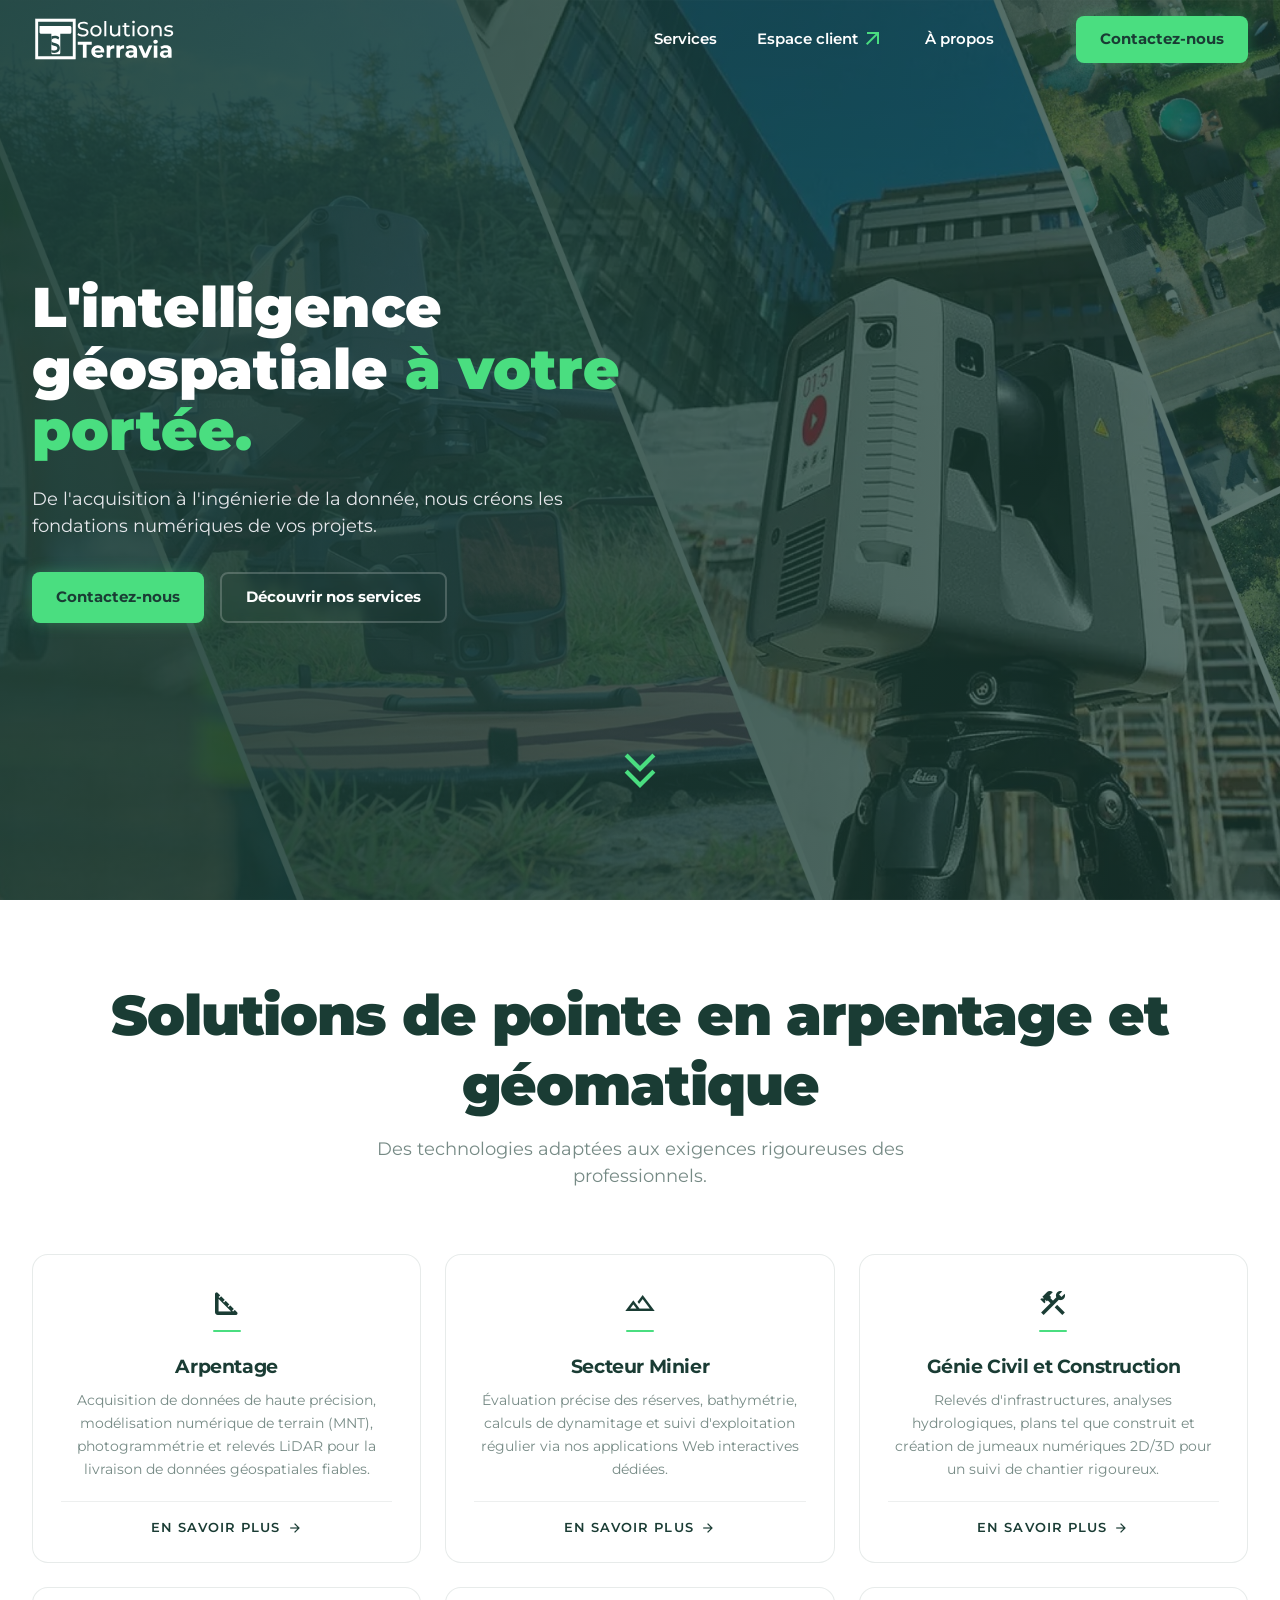
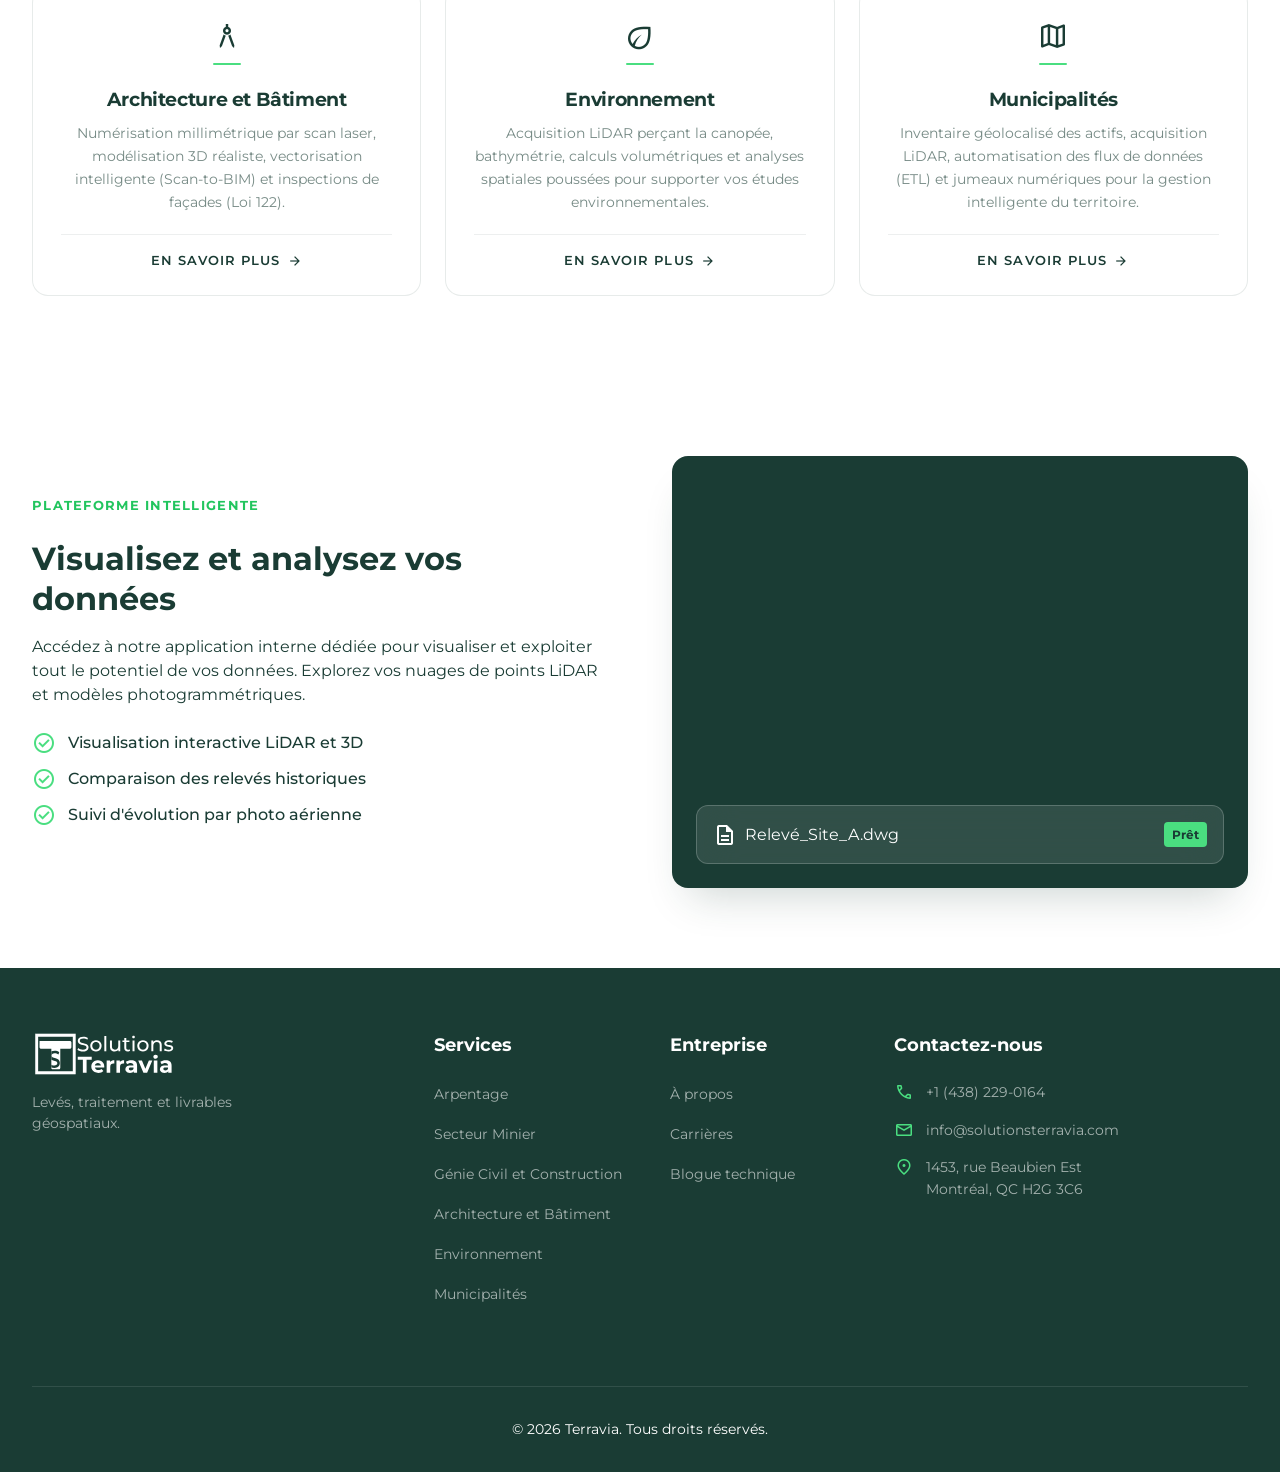
==== index.html @ 57938be8 "feat(accueil): donner une entrée au hero Le hero était le seul bloc de la page à arriver sans mise e" ====
<!--
    index.html — Page d'accueil (landing page) de Solutions Terravia.
    Structure : en-tête fixe, hero plein écran, section services,
    pied de page avec coordonnées.
    Aucun JS inline — toute l'interactivité est centralisée dans script.js.
-->
<!DOCTYPE html>
<html lang="fr" class="is-loading">

<head>
    <meta charset="utf-8" />
    <!--
        Viewport sans mise à l'échelle automatique : indispensable pour que
        les media queries CSS correspondent aux dimensions réelles de l'écran.
    -->
    <meta content="width=device-width, initial-scale=1.0" name="viewport" />
    <title>Solutions Terravia Géomatique &amp; Arpentage, partout au Québec</title>
    <meta name="description" content="Solutions Terravia offre des levés LiDAR, photogrammétrie et arpentage pour vos projets d'infrastructure, de génie civil et d'aménagement au Québec." />

    <!--
        Icônes du site (monogramme T+S). L'ordre des deux `rel="icon"` est volontaire :
        le .ico porte un `sizes` explicite, le SVG n'en porte pas — les navigateurs qui
        savent lire le SVG le préfèrent donc, les autres retombent sur le .ico.

        assets/favicon.svg fait basculer la marque forest → blanc via prefers-color-scheme.
        Safari ignore les media queries embarquées dans un favicon SVG (WebKit 199134) et
        rendra toujours la variante forest, y compris en mode sombre.

        favicon.ico et apple-touch-icon.png sont à la racine et non dans assets/ : ce sont
        des chemins que navigateurs, crawlers et iOS sondent d'eux-mêmes, même sans <link>.

        #1A3C34 est écrit en dur ici et dans favicon.svg : ni <link> ni <meta> ne peuvent
        lire une variable CSS. C'est la seule sortie assumée de la règle d'or de tokens.css
        — si --forest-900 change, répercuter aux deux endroits.
    -->
    <link rel="icon" href="favicon.ico" sizes="32x32" />
    <link rel="icon" href="assets/favicon.svg" type="image/svg+xml" />
    <link rel="apple-touch-icon" href="apple-touch-icon.png" />
    <meta name="theme-color" content="#1A3C34" />

    <!--
        Les feuilles de style Google (polices + icônes Material Symbols) sont chargées
        avant nos propres CSS afin que la cascade CSS locale puisse les surcharger sans
        recourir à `!important`. En particulier, `font-size` sur `.material-symbols-outlined`
        doit être défini après la feuille Google pour prendre effet correctement.
    -->
    <link href="https://fonts.googleapis.com/css2?family=Material+Symbols+Outlined:wght,FILL@100..700,0..1&display=swap"
        rel="stylesheet" />
    <link
        href="https://fonts.googleapis.com/css2?family=Montserrat:wght@400;500;600;700;800&family=Orbitron:wght@400..900&display=swap"
        rel="stylesheet" />

    <!-- tokens.css : source unique de vérité du design system — couleurs, typographie, espacements, ombres -->
    <link rel="stylesheet" href="tokens.css">
    <!-- style.css : styles globaux du site, consomme exclusivement les tokens définis ci-dessus -->
    <link rel="stylesheet" href="style.css">

    <!--
        La photo du hero est déclarée en `background-image` sur `.hero-background` (plus bas
        dans ce fichier) : le navigateur ne la découvre donc qu'après application du CSS. Ce
        preload la met en file d'attente dès le parsing du <head>, sans quoi le hero se peint
        quelques centaines de ms avec le seul dégradé de l'overlay.

        Placé APRÈS les deux feuilles de style, et sans `fetchpriority="high"` : ces CSS
        bloquent le rendu ET le DOMContentLoaded qui lève l'anti-FOUC, alors que l'image ne
        bloque rien. La faire passer devant elles rallongerait l'écran blanc au lieu de
        l'écourter — d'autant que le fichier pèse ~900 Ko.

        ⚠ L'URL est dupliquée avec le style inline de `.hero-background` plus bas : les deux
        doivent être modifiées ensemble, sinon le preload télécharge un fichier inutilisé
        (avertissement console « preloaded but not used ») et la photo est découverte tard.
    -->
    <link rel="preload" as="image" href="assets/hero-background.jpg">

    <!--
        Anti-FOUC — plus aucun JS inline. `is-loading` est écrite en dur sur <html>
        ci-dessus, et retirée par script.js sur DOMContentLoaded pour déclencher le
        fondu d'entrée. La règle `html.is-loading body` vit dans style.css.

        Les deux cas dégradés sont couverts sans script :
          — JavaScript désactivé : le <noscript> ci-dessous rétablit la visibilité,
            la page s'affiche immédiatement (sans fondu).
          — script.js absent ou en erreur (404, extension, syntaxe) : le filet de
            sécurité CSS de style.css révèle la page au bout de 2 s.
        Voir `html.is-loading body` et @keyframes fouc-safety-net dans style.css.
    -->
    <noscript><style>
        /* JavaScript entièrement désactivé : script.js ne lèvera jamais le masquage,
           on neutralise donc ici tout ce qui dépend de lui.

           `animation: none` est indispensable et non cosmétique : sans lui, le filet
           de sécurité de style.css se déclenche quand même au bout de 2 s, et son
           animation repart de `opacity: 0`. Une animation CSS l'emportant sur une
           déclaration normale, elle écrase le `opacity: 1` ci-dessous — toute la page
           disparaît puis réapparaît en fondu, deux secondes après le chargement.

           Le header, lui, porte `is-floating` en dur dans le markup (voir plus bas) :
           sans JS il ne quittera jamais cet état, donc fond transparent et logo blanc
           sur tout le contenu clair de la page. On le repeint ici comme son état de
           base — fond blanc opaque, lisible à toute hauteur de défilement.
           Ce bloc suit les <link rel="stylesheet"> : à spécificité égale avec
           style.css, c'est lui qui l'emporte.
           La règle sur l'état caché dérivé reste, pour le cas où `is-floating` serait
           un jour retirée du markup. */
        html.is-loading body { opacity: 1; visibility: visible; animation: none; }
        html.is-loading .animate-on-scroll { opacity: 1; transform: none; animation: none; }
        .site-header:not(.is-floating):not(.show-cta) {
            transform: none;
            background-color: var(--white);
            border-bottom-color: var(--border-subtle);
        }
        .site-header.is-floating {
            background-color: var(--white);
            backdrop-filter: none;
            border-bottom-color: var(--border-subtle);
        }
        .site-header.is-floating .logo-icon { filter: var(--filter-logo-forest); }
        .site-header.is-floating .main-nav a { color: var(--color-forest); }
        .site-header.is-floating .burger-icon span { background-color: var(--color-forest); }
    </style></noscript>
</head>

<!--
    L'anti-FOUC est porté par `is-loading` sur <html> (écrite en dur, retirée par
    script.js sur DOMContentLoaded), et non par une classe posée ici : elle doit être
    active dès le parsing du <head>, avant que <body> n'existe.
    La classe `page-transition` orchestre le fondu de sortie lors des navigations internes.
-->
<body class="page-transition">
    <div class="site-wrapper">

        <!--
            En-tête du site — position fixe avec glassmorphisme activé dynamiquement
            via la classe `.is-scrolled` lorsque le défilement dépasse le seuil défini dans script.js.
            Sur mobile, le menu principal est replié et commandé par le bouton `.menu-toggle`.
        -->
        <!--
            `is-floating` est écrite EN DUR, comme « is-scrolled show-cta » l'est sur les
            quatre autres pages : sans elle, le header matche l'état caché dérivé de
            style.css (:not(.is-floating):not(.show-cta) → translateY(-100%)) au premier
            rendu, et GLISSE depuis le hors-écran quand script.js pose la classe au
            DOMContentLoaded — par-dessus le fondu d'entrée de la page.
            C'est bien l'état correct au chargement : index.html s'ouvre en haut de son
            hero, header transparent posé sur la photo. Si la position de défilement est
            restaurée plus bas, updateFloatingState() la corrige dans le même tick, avant
            la première frame peinte (le corps est encore masqué par `is-loading`).
            Le repli sans JS est dans le <noscript> du <head>.
        -->
        <header class="site-header is-floating">
            <div class="container header-content">
                <!-- Lien de retour en haut de page ; href="#" évite une navigation vers une ancre explicite -->
                <!-- `logo--adaptive` inscrit ce logo au dispositif de bascule mobile
                     (section « HEADER — LOGO ADAPTATIF » de style.css) ; sans elle,
                     le second <img> ci-dessous resterait inerte. -->
                <a href="#" class="logo logo--adaptive">
                    <img src="assets/logo-noir.svg" alt="Solutions Terravia" class="logo-icon logo-icon--full">
                    <!-- Marque compacte, affichée seulement sous 555px quand le bouton
                         « Contactez-nous » occupe la colonne centrale du header (voir la
                         section « HEADER — LOGO ADAPTATIF » de style.css).
                         alt vide + aria-hidden : le nom accessible du lien est déjà porté
                         par le lockup ci-dessus, qui reste dans le DOM en permanence — le
                         fondu ne joue que sur l'opacité. -->
                    <img src="assets/logo-monogramme-noir.svg" alt="" aria-hidden="true" class="logo-icon logo-icon--mark">
                </a>

                <!-- Navigation principale — liens d'ancre vers les sections de la page -->
                <nav class="main-nav">
                    <a href="services.html" class="transition-link">Services</a>
                    <a href="login.html" class="transition-link client-link">
                        Espace client
                        <span class="material-symbols-outlined client-icon">arrow_outward</span>
                    </a>
                    <a href="apropos.html" class="transition-link">À propos</a>
                </nav>

                <div class="header-actions">
                    <a href="contact.html" class="btn btn-primary transition-link" id="header-quote-btn">Contactez-nous</a>
                    <!--
                        Bouton hamburger — visible uniquement sur mobile (géré en CSS).
                        Les attributs `aria-label` et `aria-expanded` sont mis à jour dynamiquement
                        par script.js à l'ouverture et à la fermeture du menu.
                    -->
                    <button class="menu-toggle" aria-label="Ouvrir le menu" aria-expanded="false">
                        <div class="burger-icon">
                            <span></span>
                            <span></span>
                            <span></span>
                        </div>
                    </button>
                </div>
            </div>
        </header>

        <main>
            <!--
                Section hero — première impression visuelle, plein écran.
                L'image de fond est déclarée en style inline pour permettre un remplacement
                par variable CSS ou CMS ultérieurement sans modifier style.css.
                L'overlay (`.hero-overlay`) est un élément séparé pour pouvoir animer
                son opacité indépendamment du fond et du contenu texte.
            -->
            <section class="hero-section">
                <!-- Conteneur dédié au fond photographique : séparation fond / overlay / contenu.
                     ⚠ Cette URL est dupliquée par le <link rel="preload"> du <head> : toute
                     modification du chemin doit être reportée là-haut, sinon le preload
                     télécharge un fichier inutilisé et la photo est découverte trop tard. -->
                <div class="hero-background"
                    style='background-image: url("assets/hero-background.jpg");'>
                </div>
                <div class="hero-overlay"></div>

                <!--
                    Les trois blocs portent `.animate-on-scroll` comme le reste du site :
                    l'IntersectionObserver de script.js émet toujours une première entrée,
                    ils sont donc révélés dès le chargement, sans attendre un défilement.
                    Leur course est raccourcie et leur cascade calée dans style.css § 4 —
                    un bloc déjà à l'écran au chargement ne se révèle pas comme un bloc
                    qu'on va chercher en défilant.
                -->
                <div class="container hero-content">
                    <h1 class="animate-on-scroll">L'intelligence géospatiale <span class="text-highlight">à votre portée.</span></h1>
                    <p class="lead-text animate-on-scroll">
                        De l'acquisition à l'ingénierie de la donnée, nous créons les fondations numériques de vos projets.
                    </p>
                    <div class="hero-buttons animate-on-scroll">
                        <a href="contact.html" class="btn btn-primary transition-link" id="hero-start-btn">Contactez-nous</a>
                        <a href="#services" class="btn btn-outline-white">Découvrir nos services</a>
                    </div>
                </div>

                <!--
                    Indicateur de défilement — double flèche animée, ancrée en bas du hero.
                    C'est un <a> réel et non un ornement : au clic il mène à #services,
                    le défilement doux et la compensation du header fixe étant déjà
                    assurés globalement par `scroll-behavior: smooth` et
                    `section[id] { scroll-margin-top: var(--header-height); }` (style.css).
                -->
                <a href="#services" class="scroll-down-indicator" aria-label="Défiler vers la section services">
                    <span class="material-symbols-outlined">keyboard_double_arrow_down</span>
                </a>
            </section>

            <section class="services-section" id="services">
                <div class="container">

                    <!--
                        En-tête de section — titre + accroche centrés.
                        Réutilise le pattern global `.section-header center` (titre forest
                        taille hero + sous-titre gris), identique à l'intro de contact.html.
                        H2 et non H1 : le H1 de la page reste celui du hero photo.
                        Reveal au scroll via `.animate-on-scroll` (stagger géré en CSS).
                    -->
                    <div class="section-header center">
                        <h2 class="animate-on-scroll">Solutions de pointe en arpentage et géomatique</h2>
                        <p class="subtitle animate-on-scroll">Des technologies adaptées aux exigences rigoureuses des professionnels.</p>
                    </div>

                    <!--
                        Grille des six expertises. Chaque carte porte `.animate-on-scroll` :
                        l'IntersectionObserver de script.js déclenche l'entrée en fondu, le
                        décalage entre cartes étant géré en CSS (`:nth-child` + transition-delay).

                        Le CTA porte `.card-link` et NON `.link-arrow` : script.js intercepte
                        `.link-arrow` pour afficher l'alerte « en construction ». Ici le lien doit
                        réellement naviguer, vers la section correspondante de services.html.
                        `.transition-link` ajoute le fondu de page avant la navigation.
                    -->
                    <div class="services-grid">
                        <!-- Carte 1 : Arpentage -->
                        <div class="service-card animate-on-scroll">
                            <div class="icon-box">
                                <span class="material-symbols-outlined">square_foot</span>
                            </div>
                            <div class="card-content">
                                <h3>Arpentage</h3>
                                <p>Acquisition de données de haute précision, modélisation numérique de terrain (MNT), photogrammétrie et relevés LiDAR pour la livraison de données géospatiales fiables.</p>
                            </div>
                            <a href="services.html#arpentage" class="card-link transition-link">
                                En savoir plus
                                <span class="material-symbols-outlined" aria-hidden="true">arrow_forward</span>
                            </a>
                        </div>

                        <!-- Carte 2 : Secteur Minier -->
                        <div class="service-card animate-on-scroll">
                            <div class="icon-box">
                                <span class="material-symbols-outlined">terrain</span>
                            </div>
                            <div class="card-content">
                                <h3>Secteur Minier</h3>
                                <p>Évaluation précise des réserves, bathymétrie, calculs de dynamitage et suivi d'exploitation régulier via nos applications Web interactives dédiées.</p>
                            </div>
                            <a href="services.html#minier" class="card-link transition-link">
                                En savoir plus
                                <span class="material-symbols-outlined" aria-hidden="true">arrow_forward</span>
                            </a>
                        </div>

                        <!-- Carte 3 : Génie Civil et Construction -->
                        <div class="service-card animate-on-scroll">
                            <div class="icon-box">
                                <span class="material-symbols-outlined">construction</span>
                            </div>
                            <div class="card-content">
                                <h3>Génie Civil et Construction</h3>
                                <p>Relevés d'infrastructures, analyses hydrologiques, plans tel que construit et création de jumeaux numériques 2D/3D pour un suivi de chantier rigoureux.</p>
                            </div>
                            <a href="services.html#civil" class="card-link transition-link">
                                En savoir plus
                                <span class="material-symbols-outlined" aria-hidden="true">arrow_forward</span>
                            </a>
                        </div>

                        <!-- Carte 4 : Architecture et Bâtiment -->
                        <div class="service-card animate-on-scroll">
                            <div class="icon-box">
                                <span class="material-symbols-outlined">architecture</span>
                            </div>
                            <div class="card-content">
                                <h3>Architecture et Bâtiment</h3>
                                <p>Numérisation millimétrique par scan laser, modélisation 3D réaliste, vectorisation intelligente (Scan-to-BIM) et inspections de façades (Loi 122).</p>
                            </div>
                            <a href="services.html#architecture" class="card-link transition-link">
                                En savoir plus
                                <span class="material-symbols-outlined" aria-hidden="true">arrow_forward</span>
                            </a>
                        </div>

                        <!-- Carte 5 : Environnement -->
                        <div class="service-card animate-on-scroll">
                            <div class="icon-box">
                                <span class="material-symbols-outlined">eco</span>
                            </div>
                            <div class="card-content">
                                <h3>Environnement</h3>
                                <p>Acquisition LiDAR perçant la canopée, bathymétrie, calculs volumétriques et analyses spatiales poussées pour supporter vos études environnementales.</p>
                            </div>
                            <a href="services.html#environnement" class="card-link transition-link">
                                En savoir plus
                                <span class="material-symbols-outlined" aria-hidden="true">arrow_forward</span>
                            </a>
                        </div>

                        <!-- Carte 6 : Municipalités -->
                        <div class="service-card animate-on-scroll">
                            <div class="icon-box">
                                <span class="material-symbols-outlined">map</span>
                            </div>
                            <div class="card-content">
                                <h3>Municipalités</h3>
                                <p>Inventaire géolocalisé des actifs, acquisition LiDAR, automatisation des flux de données (ETL) et jumeaux numériques pour la gestion intelligente du territoire.</p>
                            </div>
                            <a href="services.html#territoire" class="card-link transition-link">
                                En savoir plus
                                <span class="material-symbols-outlined" aria-hidden="true">arrow_forward</span>
                            </a>
                        </div>
                    </div>

                </div>
            </section>

            <!--
                Section technologie — mise en valeur de la Plateforme Intelligente (concept de marque).
                Disposition en deux colonnes asymétriques : texte à gauche, capture d'écran à droite
                (empilées sous 950px). L'élément `.floating-ui` superposé à l'image simule un widget
                de l'interface client et ancre visuellement la section dans le produit réel.
            -->
            <section class="tech-section" id="technologie">
                <div class="container">
                    <div class="split-layout">
                        <div class="tech-text animate-on-scroll">
                            <!-- "Plateforme Intelligente" : les deux mots sont capitalisés — concept de marque -->
                            <div class="label-tech">Plateforme Intelligente</div>
                            <h2>Visualisez et analysez vos données</h2>
                            <p>
                                Accédez à notre application interne dédiée pour visualiser et exploiter tout le
                                potentiel de vos données. Explorez vos nuages de points LiDAR et modèles
                                photogrammétriques.
                            </p>
                            <ul class="check-list">
                                <li><span class="material-symbols-outlined check-icon" aria-hidden="true">check_circle</span> Visualisation interactive LiDAR et 3D</li>
                                <li><span class="material-symbols-outlined check-icon" aria-hidden="true">check_circle</span> Comparaison des relevés historiques</li>
                                <li><span class="material-symbols-outlined check-icon" aria-hidden="true">check_circle</span> Suivi d'évolution par photo aérienne</li>
                            </ul>
                        </div>

                        <div class="tech-image-wrapper animate-on-scroll">
                            <div class="image-container"
                                style='background-image: url("https://lh3.googleusercontent.com/aida-public/[base64]");'>
                            </div>
                            <!--
                                Widget flottant décoratif positionné en absolu sur l'image.
                                Il illustre l'interface de la plateforme sans nécessiter une vraie capture d'écran.
                                Pas de comportement interactif — rôle purement visuel.
                            -->
                            <div class="floating-ui">
                                <div class="file-info">
                                    <span class="material-symbols-outlined" aria-hidden="true">description</span>
                                    <span>Relevé_Site_A.dwg</span>
                                </div>
                                <span class="status-badge">Prêt</span>
                            </div>
                        </div>
                    </div>
                </div>
            </section>

        </main>

        <!--
            Pied de page — fond solide `--forest-900`, quatre colonnes : marque, services, entreprise, coordonnées.
            L'ancre `id="contact"` permet de pointer vers cette section depuis les boutons CTA de la page.
            Sous "Entreprise", les pages non encore publiées ("Carrières", "Blogue technique")
            portent `.link-placeholder` pour déclencher l'alerte "en construction" via script.js.
        -->
        <footer class="site-footer" id="contact">
            <div class="container">
                <div class="footer-grid">
                    <div class="footer-brand">
                        <a href="#" class="logo">
                            <img src="assets/logo-noir.svg" alt="Solutions Terravia" class="logo-icon">
                        </a>
                        <p>Levés, traitement et livrables<br>géospatiaux.</p>
                    </div>

                    <div class="footer-links">
                        <h4>Services</h4>
                        <ul>
                            <li><a href="services.html#arpentage" class="transition-link">Arpentage</a></li>
                            <li><a href="services.html#minier" class="transition-link">Secteur Minier</a></li>
                            <li><a href="services.html#civil" class="transition-link">Génie Civil et Construction</a></li>
                            <li><a href="services.html#architecture" class="transition-link">Architecture et Bâtiment</a></li>
                            <li><a href="services.html#environnement" class="transition-link">Environnement</a></li>
                            <li><a href="services.html#territoire" class="transition-link">Municipalités</a></li>
                        </ul>
                    </div>

                    <div class="footer-links">
                        <h4>Entreprise</h4>
                        <ul>
                            <li><a href="apropos.html" class="transition-link">À propos</a></li>
                            <li><a href="#" class="link-placeholder">Carrières</a></li>
                            <li><a href="#" class="link-placeholder">Blogue technique</a></li>
                        </ul>
                    </div>

                    <!--
                        Coordonnées structurées avec `<address>` pour la sémantique HTML correcte.
                        Les icônes Material Symbols sont purement décoratives ici (pas d'aria-label nécessaire
                        car le texte adjacent est suffisant pour l'accessibilité).
                    -->
                    <div class="footer-contact">
                        <h4>Contactez-nous</h4>
                        <ul>

                            <li><span class="material-symbols-outlined icon">call</span> +1 (438) 229-0164</li>
                            <li><span class="material-symbols-outlined icon">mail</span> info@solutionsterravia.com</li>
                            <li>
                                <span class="material-symbols-outlined icon">location_on</span>
                                <address>
                                    1453, rue Beaubien Est<br>
                                    Montréal, QC H2G 3C6
                                </address>
                            </li>
                        </ul>
                    </div>
                </div>
                <div class="footer-bottom">
                    <p>© 2026 Terravia. Tous droits réservés.</p>
                </div>
            </div>
        </footer>
    </div>
    <!--
        script.js chargé en fin de body (sans `defer`) pour garantir que le DOM est entièrement
        parsé avant l'initialisation. Centralise toute l'interactivité : reveal au scroll,
        glassmorphisme du header, menu hamburger, transitions de page, alertes placeholders.
    -->
    <script src="script.js"></script>
</body>

</html>
---- tokens.css ----
/**
 * tokens.css — Source unique de vérité du design system Terravia.
 *
 * Rôle dans l'architecture CSS :
 *   1. Définit toutes les variables CSS (:root) : couleurs primitives, aliases
 *      sémantiques, typographie, espacement, layout, border-radius, ombres et
 *      courbes d'animation.
 *   2. Applique les défauts sémantiques sur les éléments HTML de base (body,
 *      h1–h3, p, etc.) — un seul endroit où consommer les tokens pour le fond.
 *   3. Expose des classes utilitaires légères (.label-upper, .font-display,
 *      .text-highlight, .text-gradient) qui ne portent pas de sémantique
 *      structurelle et peuvent être appliquées depuis n'importe quel HTML.
 *
 * Règle d'or : style.css et login.css ne doivent jamais contenir de valeur brute
 * (hex, rgba, rem, px). Si un token manque, l'ajouter ici d'abord.
 *
 * Ordre d'import attendu dans chaque page :
 *   tokens.css → style.css → [page].css
 */

/* Polices Google chargées via <link> dans le <head> de chaque page
   (couvrent Montserrat, Orbitron et Material Symbols Outlined). */

/* ============================================================
   BASE COLOR PRIMITIVES
   ------------------------------------------------------------
   Palette monochrome forest + vert néon. Ces valeurs brutes ne
   doivent jamais être utilisées directement dans style.css ou
   login.css — passer toujours par un alias sémantique ci-dessous.
   ============================================================ */
:root {
  /* — Brand greens —
     --green-400 : accent néon, usage parcimonieux (CTA, icônes, highlights).
     --green-500 : variante sombre utilisée pour les états hover des CTA verts. */
  --green-50:  #f0fdf4;
  --green-400: #4ADE80;   /* primary accent */
  --green-500: #22c55e;   /* primary dark / hover */

  /* — Forest palette —
     --forest-900 et --forest-800 sont les seules valeurs opaques ; toutes les
     autres sont des dégradés d'opacité de --forest-900 (#1A3C34) permettant de
     superposer la teinte forest sur n'importe quel fond sans multiplier les
     couleurs solides.
     --forest-95 vs --forest-90 : deux pas proches nécessaires pour distinguer
     l'arrière-plan du header (0.85 blanc) de celui de certains overlays sombres
     (0.90 / 0.95) sans casser la lisibilité du texte blanc. */
  --forest-900: #1A3C34;   /* brand dark */
  --forest-800: #234e44;   /* forest light */
  --forest-95:  rgba(26, 60, 52, 0.95);
  --forest-90:  rgba(26, 60, 52, 0.90);
  --forest-55:  rgba(26, 60, 52, 0.55);
  --forest-70:  rgba(26, 60, 52, 0.70);
  --forest-60:  rgba(26, 60, 52, 0.60);
  --forest-30:  rgba(26, 60, 52, 0.30);
  --forest-20:  rgba(26, 60, 52, 0.20);
  --forest-10:  rgba(26, 60, 52, 0.10);
  --forest-08:  rgba(26, 60, 52, 0.08);
  --forest-06:  rgba(26, 60, 52, 0.06);
  --forest-05:  rgba(26, 60, 52, 0.05);
  --forest-03:  rgba(26, 60, 52, 0.03);

  /* — Neutrals —
     --white et --bg-light sont délibérément identiques (#ffffff). --bg-light est
     le token sémantique "fond de page" ; --white est le token "surface" (cartes,
     inputs). Les distinguer nominalement permet de changer l'un sans l'autre si
     le design évolue vers un fond légèrement teinté. */
  --white:       #ffffff;
  --bg-light:    #ffffff;   /* page background */
  /* --white-03 / --white-05 : les deux encres du tracé de portée de la bande
     territoire (apropos.css § 6). Deux pas et non un seul parce que le tracé
     s'affaiblit avec la distance à la station — les cercles proches sont en 05,
     les lointains en 03. À 0,03 sur --forest-800, un cercle reste perceptible
     sans jamais concurrencer le texte qui passe dessus. */
  --white-03:    rgba(255, 255, 255, 0.03);   /* cercles lointains du tracé de portée */
  --white-05:    rgba(255, 255, 255, 0.05);   /* cercles proches du tracé de portée */
  --white-08:    rgba(255, 255, 255, 0.08);   /* cœur de la lumière au point de station */
  --white-10:    rgba(255, 255, 255, 0.10);   /* overlay/border subtil sur fond sombre */
  --white-20:    rgba(255, 255, 255, 0.20);   /* bordure d'encart verre dépoli sur photo */
  --gray-200:    #e5e7eb;

  /* — Semantic: state —
     Tokens d'erreur déclinés en quatre niveaux d'intensité pour couvrir :
     fond de bannière (error-bg), bordure subtile (error-border), bordure
     marquée sur input invalide (error-border-strong), anneau de focus (error-focus-ring),
     et texte lisible sur fond clair (error-text). */
  --error:              #ef4444;
  --error-bg:           rgba(239, 68, 68, 0.08);
  --error-border:       rgba(239, 68, 68, 0.25);
  --error-border-strong:rgba(239, 68, 68, 0.60);
  --error-focus-ring:   0 0 0 3px rgba(239, 68, 68, 0.10);
  --error-text:         #b91c1c;

  /* ============================================================
     SEMANTIC ALIASES
     ------------------------------------------------------------
     Couche d'abstraction entre les primitives et les fichiers CSS
     consommateurs. Permet de changer un rôle visuel en un seul endroit
     sans toucher aux sélecteurs. Regroupés par domaine fonctionnel :
     couleurs de marque, texte, surfaces, bordures.
     ============================================================ */
  --color-primary:      var(--green-400);
  --color-primary-dark: var(--green-500);
  --color-forest:       var(--forest-900);
  --color-forest-light: var(--forest-800);
  --color-bg-light:     var(--bg-light);
  --color-white:        var(--white);
  --color-gray-light:   var(--gray-200);

  /* Rôles texte — hiérarchie à trois niveaux :
     --fg1 : texte principal et titres, contraste maximum sur fond blanc.
     --fg2 : texte secondaire (captions, lead, labels), contraste réduit.
     --fg3 : placeholders et états désactivés, intentionnellement peu contrasté. */
  --fg1:   var(--forest-900);          /* primary text, headings */
  --fg2:   var(--forest-60);           /* secondary text, captions */
  --fg3:   var(--forest-30);           /* placeholders, disabled */
  --fg-on-dark: #ffffff;               /* text on forest/dark bg */
  --fg-on-dark-muted: rgba(255,255,255,0.60);

  /* Rôles surface — distinctions sémantiques entre les plans de l'UI :
     --surface-page : fond de page, toujours le plus en retrait.
     --surface-card : fond de carte, identique au blanc mais sémantiquement distinct.
     --surface-muted : bande de section à peine teintée, pour séparer deux sections
       claires successives sans introduire de seconde couleur de fond.
     --surface-dark : fond footer et sections sombres.
     --surface-header : fond glassmorphism du header au scroll (blanc translucide). */
  --surface-page:   var(--bg-light);
  --surface-card:   var(--white);
  --surface-muted:  var(--forest-03);
  --surface-dark:   var(--forest-900);
  --surface-header: rgba(255, 255, 255, 0.85);

  /* Rôles bordure — gradation d'intensité :
     --border-subtle : séparateurs internes (ex. lignes entre options de dropdown).
     --border-default : contour de carte ou d'input au repos.
     --border-hover : contour vert au survol des cartes ou au focus des inputs.
     --badge-bg / --badge-border : fond et contour des badges et chips verts. */
  --border-subtle:  var(--forest-08);
  --border-default: var(--forest-10);
  --border-hover:   rgba(74, 222, 128, 0.45);
  --badge-bg:       rgba(74, 222, 128, 0.12);
  --badge-border:   rgba(74, 222, 128, 0.28);

  /* ============================================================
     TYPOGRAPHY
     ------------------------------------------------------------
     Trois familles aux rôles strictement séparés :
     - Montserrat : corps, UI, navigation (toute prose).
     - Orbitron   : logo et chiffres display uniquement — ne pas utiliser en prose.
     - Material Symbols Outlined : icônes, variante Outlined exclusivement (FILL=0).
     ============================================================ */
  --font-main:    'Montserrat', sans-serif;
  --font-display: 'Orbitron', sans-serif;
  --font-icons:   'Material Symbols Outlined';

  /* Échelle typographique — desktop.
     --text-hero et --text-h2 utilisent clamp() pour une fluidité responsive sans
     media query : la taille interpole entre la valeur minimale (em) et maximale
     (rem) selon la largeur du viewport (vw). Les valeurs fixes (--text-h2-sm,
     --text-h3, etc.) s'appliquent à des contextes où la fluidité n'est pas requise
     car le contenant est déjà contraint (cartes, colonnes étroites). */
  --text-hero:    clamp(2.5rem, 5vw, 3.5rem);   /* H1 hero */
  --text-h2:      clamp(2rem, 4vw, 3rem);        /* Section H2 */
  --text-h2-sm:   2rem;                           /* Tech / projects H2 */
  --text-display: 5rem;                           /* Icônes de section en taille display (page services) */
  --text-h3:      1.2rem;                         /* Card headings */
  /* --text-statement : palier éditorial entre --text-lead et --text-h2-sm, pour une
     phrase courte qui porte à elle seule un bloc (mission / vision d'apropos.html).
     En clamp() comme --text-h2 : le bloc occupe une demi-largeur de page, sa taille
     doit suivre celle du viewport et non celle d'un contenant déjà contraint. */
  --text-statement: clamp(1.25rem, 2.2vw, 1.6rem);
  --text-lead:    1.125rem;                       /* Hero subtext */
  --text-body:    1rem;                           /* Body paragraph */
  --text-sm:      0.9rem;                         /* Small body / footer */
  --text-xs:      0.8rem;                         /* Badges, labels */

  /* Échelle des icônes Material Symbols.
     Les valeurs sont exprimées en rem pour suivre la taille de police racine.
     Chaque pas correspond à un usage fonctionnel précis afin d'éviter les
     valeurs ad hoc dans les fichiers consommateurs. */
  --icon-xs:   0.875rem;  /* 14px — chips, tags */
  --icon-sm:   1rem;      /* 16px — inline body */
  --icon-base: 1.1rem;    /* ~17.6px — boutons, bannières */
  --icon-md:   1.25rem;   /* 20px — footers, dropdowns, inputs */
  --icon-lg:   1.5rem;    /* 24px — défaut visuel Material */
  --icon-xl:   2rem;      /* 32px — cartes services, cartes de valeurs (apropos) */

  /* Graisses — alignées sur les valeurs disponibles dans Montserrat Variable. */
  --weight-regular: 400;
  --weight-medium:  500;
  --weight-semibold:600;
  --weight-bold:    700;
  --weight-extrabold:800;
  --weight-black:   900;

  /* Hauteurs de ligne — du plus serré (titres display) au plus aéré (texte long). */
  --leading-tight:   1.1;
  --leading-snug:    1.25;
  --leading-normal:  1.5;
  --leading-relaxed: 1.6;

  /* Espacement de lettres —
     --tracking-badge : 0.1em, standard pour les labels uppercase (WCAG lisibilité).
     --tracking-link  : discret, utilisé sur la navigation pour aérer sans déformer.
     --tracking-tight : compensation optique sur les grands titres gras (évite l'effet cramped). */
  --tracking-badge:  0.1em;
  --tracking-link:   0.08em;
  --tracking-tight:  -0.02em;
  --tracking-normal: 0;

  /* ── Taille du SVG logo ────────────────────────────────────────────────────
     assets/logo-noir.svg porte le lockup complet (marque encadrée + "Solutions
     Terravia"), viewBox 841.89 × 257.36 → ratio L/H ≈ 3,27.
     Avec --logo-icon-w: auto, la largeur rendue vaut donc hauteur × 3,27
     (44px → ≈ 144px). En tenir compte avant de toucher à la hauteur : c'est la
     largeur qui est l'axe contraint, notamment dans la grille du header mobile.
     --logo-icon-w: auto  →  proportionnel à la hauteur (comportement par défaut)
     --logo-icon-w: 50px  →  étire sur l'axe X indépendamment */
  --logo-icon-h: 44px;  /* ↕ axe Y — hauteur du logo */
  --logo-icon-w: auto;  /* ← axe X — auto = proportionnel */

  /* --logo-lockup-w : la même largeur, mais écrite en dur (44 × 3,27 ≈ 144).
     Nécessaire parce que le fondu croisé du header mobile (style.css, section
     « HEADER — LOGO ADAPTATIF ») anime la largeur de .logo entre le lockup et le
     monogramme carré : une largeur intrinsèque (max-content) ne s'anime pas.
     ⚠ COUPLÉ À --logo-icon-h : si la hauteur change, recalculer hauteur × 3,27.
     Le monogramme (assets/logo-monogramme-noir.svg) étant carré, sa largeur vaut
     --logo-icon-h — d'où l'absence de token dédié pour lui. */
  --logo-lockup-w: 144px;

  /* ============================================================
     SPACING SCALE
     ------------------------------------------------------------
     Échelle multiplicative par pas de ×2 (4 → 8 → 16 → 32 → 64…),
     avec des demi-pas intermédiaires (12, 24, 40) pour les situations
     où le saut double est trop important.
     --space-none : explicite l'intention "zéro" (gap: 0 sur .channel-actions)
     plutôt que d'écrire la valeur brute 0.
     --tap-target-min : 44px, seuil WCAG 2.5.5 et Apple/Google HIG pour les
     cibles tactiles. Utilisé sur .password-toggle et .channel-copy/.channel-external
     pour garantir l'accessibilité mobile sans agrandir l'icône visuelle.
     ============================================================ */
  --space-none: 0;       /*   0px */
  --space-2xs: 0.25rem;  /*   4px */
  --space-xs:  0.5rem;   /*  8px */
  --tap-target-min: 2.75rem; /* 44px — seuil WCAG 2.5.5 / HIG pour cibles tactiles */
  --space-sm:  0.75rem;  /* 12px */
  --space-md:  1rem;     /* 16px */
  --space-lg:  1.5rem;   /* 24px */
  --space-xl:  2rem;     /* 32px */
  --space-2xl: 2.5rem;   /* 40px */
  --space-3xl: 4rem;     /* 64px */
  --space-4xl: 5rem;     /* 80px */
  --space-5xl: 6rem;     /* 96px */

  /* ============================================================
     LAYOUT
     ------------------------------------------------------------
     --width-max : largeur maximale du conteneur principal (1280px).
     --header-height : hauteur fixe du header, utilisée comme padding-top
       sur les pages sans hero pour éviter que le contenu passe sous le header.
     --container-px / --container-px-md : marges horizontales du conteneur
       selon le breakpoint (mobile → tablette/desktop).
     ============================================================ */
  --width-max:       1280px;
  --header-height:   80px;
  --container-px:    1.5rem;
  --container-px-md: 2rem;

  /* ============================================================
     BORDER RADIUS
     ------------------------------------------------------------
     Progression du plus anguleux au plus arrondi :
     --radius-sm  : badges de statut, micro-éléments.
     --radius-md  : boutons et inputs — cohérence avec les composants de formulaire.
     --radius-lg  : UI flottante (tooltips, panels).
     --radius-xl  : cartes — arrondi plus généreux pour les surfaces larges.
     --radius-pill: 999px, garantit un arrondi complet quelle que soit la largeur.
     ============================================================ */
  --radius-sm:   0.25rem;   /* status badges */
  --radius-md:   0.5rem;    /* buttons, inputs */
  --radius-lg:   0.75rem;   /* floating UI */
  --radius-xl:   1rem;      /* cards */
  --radius-pill: 999px;     /* category tags, badge pills */

  /* ============================================================
     SHADOWS
     ------------------------------------------------------------
     Toutes les ombres utilisent la teinte forest (rgba 26,60,52) pour rester
     dans la palette monochrome — jamais de noir pur.
     --shadow-card : ombre composite (near + far) pour donner de la profondeur
       aux cartes au repos sans attirer l'attention.
     --shadow-card-hover / --shadow-project-hover : ombres plus étirées et plus
       opaques pour accentuer l'élévation au survol.
     --shadow-glow / --shadow-glow-hover : halo vert sur les boutons CTA ;
       renforce l'association visuelle avec l'accent de marque.
     --focus-ring : anneau de focus vert translucide, conforme WCAG 2.4.11
       (Focus Appearance) — 3px minimum, couleur suffisamment contrastée.
     ============================================================ */
  --shadow-card-hover:    0 24px 40px -18px rgba(26, 60, 52, 0.22);
  --shadow-project-hover: 0 28px 48px -16px rgba(26, 60, 52, 0.35);
  --shadow-card:
    0 2px 4px rgba(26, 60, 52, 0.06),
    0 12px 24px -8px rgba(26, 60, 52, 0.12);
  --shadow-glow:       0 0 15px rgba(74, 222, 128, 0.30);
  --shadow-glow-hover: 0 0 18px rgba(74, 222, 128, 0.40);
  --focus-ring:        0 0 0 3px rgba(74, 222, 128, 0.10);

  /* ============================================================
     ANIMATION TOKENS
     ------------------------------------------------------------
     Courbes d'accélération typées par usage :
     --ease-card     : settle rapide → idéal pour le lift de carte (overshoot léger).
     --ease-header   : material standard → transitions d'état du header.
     --ease-entrance : départ lent → entrant avec de l'emphase, éléments qui arrivent.
     --ease-scroll   : easeOutCubic classique → reveals au scroll.

     Durées :
     --duration-press  : retour tactile d'un élément pressé — volontairement sous
       --duration-fast. Au-delà d'environ 160 ms, l'enfoncement se voit APRÈS le
       doigt plutôt qu'avec lui, et le bouton paraît mou.
     --duration-fast   : interactions immédiates (hover sur icône, toggle checkbox).
     --duration-base   : interactions standard (hover de bouton, bordure d'input).
     --duration-medium : transitions d'état plus substantielles (icône d'input).
     --duration-slow / --duration-reveal : reveals au scroll (600–800 ms selon CLAUDE.md).

     --press-scale : facteur d'échelle d'un élément pressé. Assez marqué pour être
     perçu, assez discret pour ne pas déplacer le texte du bouton sous le doigt.
     Consommés par `.btn:active` (style.css § 2), donc par tous les boutons des cinq
     pages. Le CTA du header les reprend deux fois de plus, à des spécificités qui
     surclassent ses propres `transform` d'état — voir les commentaires sur place.

     --reveal-shift : course verticale d'une révélation au défilement (style.css,
     § .animate-on-scroll). --reveal-shift-sm est le palier court, réservé aux blocs
     déjà à l'écran au CHARGEMENT : leur révélation se superpose alors au fondu
     d'entrée de <body> (.page-transition, --duration-page-fade), les deux opacités
     se multiplient, et plus la course est longue plus la zone terne dure. Voir
     apropos.css § 2 et le hero d'index.html (style.css § 4).
     ============================================================ */
  --ease-card:     cubic-bezier(0.22, 1, 0.36, 1);
  --ease-header:   cubic-bezier(0.4, 0, 0.2, 1);
  --ease-entrance: cubic-bezier(0.16, 1, 0.3, 1);
  --ease-scroll:   cubic-bezier(0.215, 0.61, 0.355, 1);
  /* --ease-elastic : overshoot léger, utilisé pour les micro-interactions (boutons d'action, chips). */
  --ease-elastic:  cubic-bezier(0.175, 0.885, 0.32, 1.275);

  --duration-press:  0.16s;
  --duration-fast:   0.2s;
  --duration-base:   0.3s;
  --duration-medium: 0.4s;
  --duration-slow:   0.6s;
  --duration-reveal: 0.8s;
  /* --duration-page-fade : fondu de sortie avant une navigation interne
     (.page-transition, style.css § 1), et par la même déclaration fondu d'ENTRÉE
     de <body> au retrait de l'anti-FOUC.
     C'est le seul mouvement du site qui retarde une action : au clic, la page
     suivante est déjà décidée et l'utilisateur ne regarde plus rien. 0,25s suffit
     à masquer le flash de navigation ; les 0,5s d'avant s'ajoutaient purement et
     simplement au temps de chargement de la page suivante.
     ⚠ script.js lit ce token via getComputedStyle (SECTION 2) pour caler son
     minuteur de navigation : la valeur n'est plus recopiée nulle part. */
  --duration-page-fade: 0.25s;
  /* --duration-sonar : balayage de l'onde de la bande territoire (apropos.css § 6).
     Hors de l'échelle ci-dessus, et volontairement : les paliers précédents mesurent
     un changement d'état, celui-ci mesure un TRAJET — l'onde traverse 1400px. À la
     durée d'une révélation (0,8s) elle file trop vite pour qu'on suive les cercles
     l'un après l'autre, ce qui est tout son propos. */
  --duration-sonar:  1.8s;
  /* --duration-flash : halo d'arrivée sur une fiche ancrée (services.css § 4).
     Hors de l'échelle également : ce n'est pas une transition d'interface mais une
     lueur qui décroît. Elle doit rester franche à l'ARRIVÉE, or le trajet fluide vers
     une fiche lointaine dure jusqu'à 1,7 s — d'où une durée qui paraît démesurée pour
     un retour d'interaction et ne l'est pas. */
  --duration-flash:  2.4s;

  --press-scale:     0.97;

  --reveal-shift:    30px;
  --reveal-shift-sm: 16px;

  /* ============================================================
     FILTRES CSS
     ------------------------------------------------------------
     --filter-logo-forest : teinte le logo SVG (noir par défaut) en vert forest
       (#1A3C34). Calculé une fois pour éviter la duplication dans style.css et
       login.css.
     --filter-logo-white  : teinte le logo en blanc, pour les fonds sombres (footer).
     ============================================================ */
  --filter-logo-forest: brightness(0) saturate(100%) invert(18%) sepia(13%) saturate(2227%) hue-rotate(124deg) brightness(93%) contrast(93%);
  --filter-logo-white:  brightness(0) invert(1);

  /* ============================================================
     GLASSMORPHISM
     ------------------------------------------------------------
     Valeurs de flou et saturation utilisées sur le header au scroll
     et la pill-bar mobile de la page services.
     ============================================================ */
  --blur-glass:     blur(20px);
  --saturate-glass: saturate(180%);
  --surface-glass:  rgba(255, 255, 255, 0.72);
}

/* ============================================================
   SEMANTIC HTML ELEMENT DEFAULTS
   ------------------------------------------------------------
   Styles de base appliqués directement sur les éléments HTML
   pour consommer les tokens dès l'import de ce fichier.
   Ces règles sont intentionnellement peu spécifiques (0,0,1)
   afin que style.css et login.css puissent les surcharger sans
   recourir à !important.
   ============================================================ */

body {
  font-family: var(--font-main);
  font-size: var(--text-body);
  line-height: var(--leading-normal);
  color: var(--fg1);
  background-color: var(--surface-page);
}

h1 {
  font-size: var(--text-hero);
  font-weight: var(--weight-black);
  line-height: var(--leading-tight);
  color: var(--fg1);
}

h2 {
  font-size: var(--text-h2);
  font-weight: var(--weight-bold);
  line-height: var(--leading-snug);
  color: var(--fg1);
}

h3 {
  font-size: var(--text-h3);
  font-weight: var(--weight-bold);
  letter-spacing: var(--tracking-tight);
  color: var(--fg1);
}

p {
  line-height: var(--leading-normal);
  color: var(--fg1);
}

p.lead {
  font-size: var(--text-lead);
  color: var(--fg2);
}

small, .text-sm {
  font-size: var(--text-sm);
}

/* Classe utilitaire pour les badges et labels de section en majuscules.
   Doit être combinée avec un élément inline ou un span — ne pas appliquer
   à des titres sémantiques (h1–h6) pour préserver la hiérarchie du document. */
.label-upper {
  font-size: var(--text-xs);
  font-weight: var(--weight-bold);
  text-transform: uppercase;
  letter-spacing: var(--tracking-badge);
  color: var(--fg1);
}

/* Police display Orbitron — réservée au logo et aux chiffres display.
   Ne pas utiliser en prose : Orbitron est illisible en corps de texte long. */
.font-display {
  font-family: var(--font-display);
}

/* Accent vert sur fond sombre (sections forest, footer).
   Sur fond clair, préférer .text-gradient pour un meilleur rendu. */
.text-highlight {
  color: var(--color-primary);
}

/* Dégradé de texte forest → vert pour les titres sur fond clair.
   Nécessite background-clip: text + color: transparent.
   NOTE: background-clip: text est non-standard (préfixe -webkit- conservé
   pour la compatibilité Safari) ; le fallback color: transparent est inoffensif
   sur les navigateurs qui ne supportent pas la propriété. */
.text-gradient {
  background: linear-gradient(to right, var(--color-forest), var(--color-primary-dark));
  -webkit-background-clip: text;
  background-clip: text;
  color: transparent;
}
---- style.css ----
/*
 * style.css — Styles globaux du site Solutions Terravia.
 *
 * Partagé par toutes les pages (index.html, contact.html, login.html).
 * Consomme exclusivement les tokens définis dans tokens.css — aucune valeur
 * brute (hex, rem, px) ne doit être ajoutée sans passer d'abord par tokens.css.
 *
 * Structure :
 *   1. Reset & base
 *   2. Boutons
 *   3. Header (glassmorphisme, états flottant / scrollé / caché, menu burger)
 *   4. Section hero
 *   5. Section services (cartes, badges, animations au scroll)
 *   6. Section projets (grille de cartes image)
 *   7. Pied de page
 *   8. Responsive (tablette ≥ 841px, desktop ≥ 950px)
 */

/* =========================================
   1. RESET & BASE
   ========================================= */
/* box-sizing: border-box sur * : la largeur déclarée inclut padding et bordures,
   ce qui rend les calculs de mise en page prévisibles. */
* {
    box-sizing: border-box;
    margin: 0;
    padding: 0;
}

body {
    /* opacity: 1 par défaut pour la transition fade-in : script.js retire la classe
       .is-loading sur <html> à DOMContentLoaded, déclenchant le passage de 0 → 1.
       La DURÉE de ce fondu n'est volontairement pas déclarée ici : les cinq pages
       portent .page-transition, dont la spécificité (0,1,0) l'emporte sur ce sélecteur
       d'élément (0,0,1). Une `transition` posée ici serait donc systématiquement morte.
       Le timing réel est celui de .page-transition, plus bas. */
    opacity: 1;

    font-family: var(--font-main);
    color: var(--fg1);
    background-color: var(--color-bg-light);
    line-height: var(--leading-normal);
}

/* Pour que le défilement soit doux quand on clique sur un lien */
html {
    scroll-behavior: smooth;
}

/* Compense la hauteur du header fixe lors du scroll vers une ancre :
   sans scroll-margin-top, la cible serait partiellement masquée par le header. */
section[id], footer[id] {
    scroll-margin-top: var(--header-height);
}

/* État initial anti-FOUC (Flash Of Unstyled Content).
   La classe est écrite en dur sur <html> dans les 5 pages et retirée par script.js
   sur DOMContentLoaded. Elle est portée par <html> et non <body> pour être active
   dès le parsing du <head>, avant que <body> n'existe.
   visibility: hidden retire l'élément du flux de rendu visuel sans le cacher
   via opacity seule, ce qui empêche le focus clavier et les interactions.

   Le filet de sécurité est ici, en CSS, et non dans un setTimeout inline recopié
   dans chaque <head> : si script.js ne prend jamais le relais (404 après un
   déploiement, blocage par une extension, erreur de syntaxe), l'animation révèle
   la page au bout de 2 s au lieu de la laisser blanche indéfiniment. Le délai
   court depuis le premier rendu, pas depuis la fin du chargement des CSS — ce
   qu'un script inline placé après les <link rel="stylesheet"> ne pouvait pas faire.
   Sans .is-loading la règle ne s'applique plus du tout : l'animation disparaît
   avec elle, et c'est la transition de .page-transition qui joue le fondu normal.
   Le cas « JavaScript entièrement désactivé » est couvert par le <noscript> de
   chaque <head>, qui neutralise cette règle immédiatement. */
html.is-loading body {
    opacity: 0;
    transition: none !important;
    visibility: hidden;
    animation: fouc-safety-net var(--duration-slow, 0.5s) 2s forwards;
}

@keyframes fouc-safety-net {
    from { opacity: 0; visibility: visible; }
    to   { opacity: 1; visibility: visible; }
}

/* Second volet du même filet : révéler <body> ne suffit pas, car .animate-on-scroll
   reste à `opacity: 0` tant que script.js n'a pas posé .visible. Sans cette règle, une
   page dont le script ne s'exécute jamais affichait son en-tête et son pied de page
   sur un corps entièrement vide — les 44 blocs de services.html restant invisibles.
   Comme au-dessus, la règle disparaît dès que .is-loading est retirée : en
   fonctionnement nominal l'échéance de 2 s n'est jamais atteinte. */
html.is-loading .animate-on-scroll {
    animation: fouc-safety-net-reveal var(--duration-slow, 0.6s) 2s forwards;
}

@keyframes fouc-safety-net-reveal {
    to { opacity: 1; transform: translateY(0); }
}

.container {
    max-width: var(--width-max);
    margin: 0 auto;
    padding: 0 var(--container-px);
    width: 100%;
}

/* Ajustements typographiques pour les petits écrans (< 480px) :
   les valeurs clamp() de tokens.css ne descendent pas assez bas sur mobile étroit. */
@media (max-width: 480px) {
    .hero-content h1 {
        font-size: 1.9rem;
    }

    .section-header {
        margin-bottom: 2.5rem;
    }

    .split-layout {
        gap: 2rem;
    }

    .project-card {
        aspect-ratio: 16/9;
    }
}

@media (max-width: 380px) {
    .container {
        padding: 0 1.25rem; /* Sur les tout petits écrans, on réduit un peu les marges */
    }
}

/* On s'assure que les images ne dépassent jamais de leur cadre */
img {
    max-width: 100%;
    display: block;
}

a {
    text-decoration: none;
    color: inherit;
    transition: color 0.3s;
}

/* Transition de page fade entre les pages.
   Cette déclaration gouverne AUSSI le fondu d'entrée de l'anti-FOUC : au retrait de
   .is-loading, c'est elle — et non la règle `body` plus haut, qu'elle surclasse — qui
   anime le passage 0 → 1. Modifier --duration-page-fade affecte donc les deux usages,
   et le minuteur de navigation de script.js, qui lit le même token. */
.page-transition {
    opacity: 1;
    transition: opacity var(--duration-page-fade) ease;
}

.page-transition.fade-out {
    opacity: 0;
}

/* =========================================
   2. LES BOUTONS (Les trucs cliquables)
   ========================================= */
.btn {
    display: inline-flex;
    align-items: center;
    justify-content: center;
    padding: var(--space-sm) var(--space-lg);
    border-radius: var(--radius-md);
    font-family: inherit;
    font-weight: var(--weight-bold);
    font-size: 0.95rem;
    cursor: pointer;         /* Le curseur devient une main */
    /* Liste explicite et non `all` : `all` transitionnait aussi le `transform`,
       ce qui imposait --duration-base (0,3s) à l'enfoncement ci-dessous. Un retour
       tactile doit se voir AVEC le doigt et non après lui — d'où deux durées
       distinctes dans la même déclaration. */
    transition: background-color var(--duration-base) ease,
                box-shadow var(--duration-base) ease,
                color var(--duration-base) ease,
                border-color var(--duration-base) ease,
                transform var(--duration-press) var(--ease-header);
    border: none;
}

/* Retour d'enfoncement — consomme enfin --press-scale et --duration-press, laissés
   dormants dans tokens.css en attendant précisément cette règle.
   Pas de garde `(hover: hover) and (pointer: fine)` ici, contrairement aux survols :
   `:active` est exactement le retour dont le tactile a besoin, et il se relâche de
   lui-même au touchend — aucun état ne peut rester collé. */
.btn:active {
    transform: scale(var(--press-scale));
}

/* Le bouton principal (Vert) */
.btn-primary {
    background-color: var(--color-primary);
    color: var(--color-forest);
    box-shadow: var(--shadow-glow);
}

/* .btn-primary:hover no longer needed for the header button, but kept for others */
.btn-primary:hover {
    background-color: var(--color-primary-dark);
}

#header-quote-btn {
    transition: background-color var(--duration-medium) ease, box-shadow var(--duration-medium) ease;
}
#header-quote-btn:hover {
    background-color: var(--color-primary-dark);
    box-shadow: var(--shadow-glow-hover);
}

/* Le bouton transparent avec bordure blanche */
.btn-outline-white {
    background-color: transparent;
    border: 2px solid rgba(255, 255, 255, 0.2);
    color: var(--color-white);
    backdrop-filter: blur(4px); /* Effet verre dépoli */
}

.btn-outline-white:hover {
    background-color: var(--white-10);
}

/* =========================================
   3. HEADER
   -----------------------------------------
   Le header possède trois états visuels gérés par script.js :
   • .is-floating  — transparent, posé sur le hero (scrollY = 0)
   • .show-cta     — bouton CTA visible (le CTA hero a quitté le viewport)
   • .is-scrolled  — glassmorphisme actif (le hero entier a quitté le viewport)
   L'état "caché" (slide hors écran) est dérivé en CSS :
   :not(.is-floating):not(.show-cta) → transform: translateY(-100%)

   S'y ajoute un QUATRIÈME état, .is-hidden, qui n'est pas dérivé mais posé
   explicitement par script.js selon la DIRECTION du défilement, et qui n'existe
   que sous 840px (voir « HEADER MOBILE » plus bas). Les deux mécanismes de
   masquage cohabitent volontairement : le dérivé gouverne le haut du hero
   d'index.html, l'explicite gouverne tout le reste. Ils posent le même
   translateY(-100%), donc leur ordre relatif est sans conséquence.
   ========================================= */
.site-header {
    position: fixed;
    width: 100%;
    left: 0;
    top: 0;
    z-index: 100; /* au-dessus de tout le contenu de page ; sous z-index: 200 du dropdown services */

    background-color: var(--white);
    backdrop-filter: blur(0px); /* valeur initiale explicite : permet de transitionner vers blur(20px) sans saut */
    border-bottom: 1px solid var(--border-subtle);
    height: var(--header-height);
    display: flex;
    align-items: center;
    transition:
        transform var(--duration-medium) var(--ease-header),
        background-color var(--duration-medium) ease,
        backdrop-filter var(--duration-medium) ease,
        border-color var(--duration-medium) ease,
        box-shadow var(--duration-medium) ease,
        color var(--duration-medium) ease;
}

/* Glassmorphisme activé une fois le hero scrollé hors du viewport.
   blur(20px) + saturate(180%) : recette standard de l'effet verre macOS/iOS.
   -webkit-backdrop-filter : nécessaire pour Safari (support standard insuffisant < Safari 18).
   box-shadow 0 1px 0 : ligne de séparation subtile sans border (évite le doublon avec border-bottom). */
.site-header.is-scrolled {
    background-color: var(--surface-glass);
    backdrop-filter: var(--blur-glass) var(--saturate-glass);
    -webkit-backdrop-filter: var(--blur-glass) var(--saturate-glass);
    border-bottom-color: var(--border-subtle);
    box-shadow: 0 1px 0 rgba(0, 0, 0, 0.06);
}

/* Mode flottant : le header se pose en transparent sur le hero, texte blanc.
   Activé tant que scrollY <= 0 sur les pages avec .hero-section. */
.site-header.is-floating {
    background-color: transparent;
    backdrop-filter: none;
    -webkit-backdrop-filter: none;
    border-bottom-color: transparent;
    box-shadow: none;
}

.site-header.is-floating .logo-icon {
    filter: var(--filter-logo-white);
}

.site-header.is-floating .main-nav a {
    color: var(--fg-on-dark);
}

.site-header.is-floating .main-nav a::after {
    background-color: var(--green-400);
}

.site-header.is-floating .burger-icon span {
    background-color: var(--fg-on-dark);
}

/* Quand le menu burger s'ouvre en mode flottant, le header repasse en style
   opaque (même apparence que l'état show-cta). */
.site-header.is-floating.menu-open {
    background-color: var(--white);
    backdrop-filter: none;
    -webkit-backdrop-filter: none;
    border-bottom-color: var(--border-subtle);
}

.site-header.is-floating.menu-open .logo-icon {
    filter: var(--filter-logo-forest);
}

.site-header.is-floating.menu-open .main-nav a {
    color: var(--color-forest);
}

.site-header.is-floating.menu-open .burger-icon span {
    background-color: var(--color-forest);
}

/* État caché dérivé : scrollé mais le CTA hero est encore visible.
   Le header glisse hors écran ; on conserve le style transparent pour éviter
   un flash blanc pendant le slide. */
.site-header:not(.is-floating):not(.show-cta) {
    transform: translateY(-100%);
    background-color: transparent;
    backdrop-filter: none;
    -webkit-backdrop-filter: none;
    border-bottom-color: transparent;
    box-shadow: none;
}

.header-content {
    display: flex;
    justify-content: space-between; /* Écarte les éléments au maximum */
    align-items: center;
    transition: all 0.5s cubic-bezier(0.4, 0, 0.2, 1);
}

.logo {
    display: flex;
    align-items: center;
    transition: all 0.5s cubic-bezier(0.4, 0, 0.2, 1);
}

.logo:hover .logo-icon {
    transform: scale(1.05);
}

/* Le SVG du logo (assets/logo-noir.svg) porte le lockup complet : marque encadrée
   + "Solutions Terravia". Ses tracés visibles n'ont pas d'attribut fill (donc noir
   par défaut) ; seules deux <rect> décoratives portent un stroke #235045 d'épaisseur
   sub-pixel au rendu.
   La chaîne de filtres le reteinte en --forest-900 (#1A3C34) sans modifier le fichier source.
   brightness(0) → noir pur → les filtres suivants reconstituent la teinte forest.
   NOTE: cette technique suppose un rendu quasi monochrome — à revalider si le SVG
   gagne un jour de vraies couleurs. */
.logo-icon {
    height: var(--logo-icon-h);
    width: var(--logo-icon-w);
    transition: filter var(--duration-base) ease, transform var(--duration-base) ease,
                opacity var(--duration-base) ease;
    filter: var(--filter-logo-forest);
}

/* Le monogramme n'existe que dans le header sous 555px (voir « HEADER — LOGO
   ADAPTATIF »). Ce display:none par défaut le tient hors du layout partout
   ailleurs : desktop, tablette, et les .logo des pieds de page — qui n'en
   portent d'ailleurs pas de second <img>, mais la règle est le garde-fou. */
.logo-icon--mark {
    display: none;
}

.site-footer .logo-icon {
    filter: var(--filter-logo-white);
}

/* =========================================
   NAVIGATION — MENU MOBILE / DESKTOP
   ========================================= */
/* Caché par défaut sur mobile (display: none).
   La transition sur transform n'est active que sur desktop (≥ 841px),
   où le menu ne passe jamais par display:none. */
.main-nav {
    display: none;
    /* Même durée et même courbe que #header-quote-btn : la nav recentre l'espace que
       le bouton libère, les deux moitiés du geste doivent arriver ensemble. */
    transition: transform var(--duration-medium) var(--ease-header);
    transform: translateX(0);
}

/* Menu ouvert : position absolute sous le header, pleine largeur.
   animation: slideDown — utilisé à la place de transition car on passe de display:none → flex. */
.main-nav.is-open {
    display: flex;
    flex-direction: column;
    position: absolute;
    top: 100%; /* Juste en dessous du header */
    left: 0;
    width: 100%;
    background-color: rgba(255, 255, 255, 0.95);
    backdrop-filter: blur(15px);
    padding: var(--space-lg) 0;
    border-bottom: 1px solid var(--border-default);
    animation: slideDown var(--duration-base) ease-out forwards;
}

@keyframes slideDown {
    from { opacity: 0; transform: translateY(-10px); }
    to { opacity: 1; transform: translateY(0); }
}

@keyframes slideUp {
    from { opacity: 1; transform: translateY(0); }
    to { opacity: 0; transform: translateY(-10px); }
}

/* État de fermeture : duplique le layout de .is-open pour maintenir le display:flex
   le temps que l'animation slideUp se termine (300 ms). pointer-events: none
   empêche les clics pendant l'animation. Géré par script.js (fermerMenu). */
.main-nav.is-closing {
    display: flex;
    flex-direction: column;
    position: absolute;
    top: 100%;
    left: 0;
    width: 100%;
    background-color: rgba(255, 255, 255, 0.95);
    backdrop-filter: blur(15px);
    padding: var(--space-lg) 0;
    border-bottom: 1px solid var(--border-default);
    animation: slideUp var(--duration-base) ease-in forwards;
    pointer-events: none;
}

.main-nav.is-open a {
    padding: 1rem 2rem;
    border-bottom: 1px solid var(--forest-05);
    width: 100%;
    text-align: center;
    justify-content: center;
}

.main-nav.is-open a:last-child {
    border-bottom: none;
}

.main-nav a {
    margin: 0 1.25rem;
    font-weight: var(--weight-semibold);
    font-size: 0.95rem;
    color: var(--color-forest);
    position: relative;
    padding: 0.5rem 0;
}

/* Trait de soulignement animé via ::after : la largeur passe de 0 à 100% au survol.
   Utilise un pseudo-élément plutôt que text-decoration pour contrôler la transition. */
.main-nav a::after {
    content: '';
    position: absolute;
    width: 0; /* point de départ de l'animation */
    height: 2px;
    bottom: 0;
    left: 0;
    background-color: var(--color-primary);
    transition: width 0.3s ease;
}

.main-nav a:hover {
    color: var(--color-forest);
}

.main-nav a:hover::after {
    width: 100%; /* Hop, largeur 100% au survol ! */
}

/* Lien spécifique "Espace client" avec son icône d'ouverture */
.client-link {
    display: inline-flex;
    align-items: center;
}

.material-symbols-outlined.client-icon {
    font-size: var(--icon-lg);
    margin-left: 0.2rem;
    color: var(--color-primary); /* Même vert que le trait de soulignement */
    transition: all var(--duration-base) var(--ease-elastic);
    opacity: 1; /* Visible par défaut pour mobile/tablette */
    transform: translate(0, 0) scale(1);
    white-space: nowrap;
}

/* (hover: hover) and (pointer: fine) : cible les appareils avec une souris précise,
   excluant les écrans tactiles où les états hover sont simulés et peu fiables. */
@media (hover: hover) and (pointer: fine) {
    .client-link:hover .client-icon {
        transform: translate(2px, -2px) scale(1.1);
    }
}

.header-actions {
    display: flex;
    align-items: center;
    gap: var(--space-md);
    flex-shrink: 0;
    transition: margin 0.5s;
}

/* Durée et courbe alignées sur celles de .site-header lui-même (--duration-medium /
   --ease-header) : l'apparition du bouton, le recentrage de la nav et le changement
   d'état du header sont UN SEUL geste, déclenché par la même bascule de .show-cta.
   Trois timings distincts les faisaient arriver l'un après l'autre. */
#header-quote-btn {
    opacity: 1;
    transform: translateY(0);
    transition: opacity var(--duration-medium) var(--ease-header),
                transform var(--duration-medium) var(--ease-header),
                visibility var(--duration-medium);
    visibility: visible;
}

.site-header:not(.show-cta) #header-quote-btn {
    opacity: 0;
    transform: translateY(-10px);
    pointer-events: none;
    visibility: hidden;
}

/* Le CTA du header porte ses propres `transform` d'état, sélectionnés par un ID :
   `.btn:active` (0,2,0) ne les atteint jamais. On répète donc l'enfoncement à une
   spécificité qui l'emporte (1,1,0). Miroir dans le média mobile, où l'état déployé
   est posé par `.site-header.show-cta #header-quote-btn` (1,2,0). */
#header-quote-btn:active {
    transform: scale(var(--press-scale));
}

/* =========================================
   HEADER MOBILE (≤ 840px)
   -----------------------------------------
   Passage en grille 3 colonnes : [Logo | Bouton CTA | Burger].
   La colonne centrale est `auto` pour ne pas dépasser la largeur du bouton.
   .header-actions reçoit `display: contents` pour que ses enfants
   (le bouton et le burger) participent directement à la grille parent,
   sans ajouter un niveau imbriqué qui casserait le placement grid.
   ========================================= */
@media (max-width: 840px) {
    .header-content {
            display: grid;
            grid-template-columns: 1fr auto 1fr; /* Logo | CTA centré | Burger */
            align-items: center;
            padding: 0 1.5rem;
            width: 100%; /* S'assurer que le conteneur prend toute la largeur */
        }
    
    .logo {
            grid-column: 1;
            justify-self: start;
            margin-left: 0;
        }
    
        /* Quand le bouton du header est caché, on centre le logo */
        .site-header:not(.show-cta) .logo {
            grid-column: 1 / 2; /* Reste à gauche */
            justify-self: start;
            margin-left: 0;
            z-index: 5;
        }
    
        /* Quand on scrolle, le logo retourne à gauche */
        /* Plus besoin de règles spécifiques pour le scroll car c'est le défaut */
    
    .header-actions {
        /* display: contents : le conteneur est ignoré par le moteur de layout ;
           ses enfants (#header-quote-btn et .menu-toggle) deviennent des items
           directs de la grille .header-content et peuvent être positionnés
           avec grid-column. */
        display: contents;
    }

    #header-quote-btn {
                grid-column: 2; /* Milieu */
                justify-self: center;
                /* S'assure que le bouton ne dépasse pas l'espace disponible */
                max-width: 100%;
                white-space: nowrap; /* Empêche le texte du bouton de se couper */
                margin: 0;
                transform-origin: center;
                /* On gère la visibilité et la présence dans le layout */
                display: grid; /* Ou 'flex' */
                visibility: visible;
                /* `padding` est dans la liste et ce n'est pas cosmétique : l'état replié
                   ci-dessous le met à 0 et l'état déployé le rétablit. Absent de la liste,
                   il claquait — le libellé se comprimait d'un coup avant que la boîte ne
                   commence à se rétracter, et réapparaissait en force à l'ouverture. */
                transition: opacity var(--duration-medium) var(--ease-header),
                            transform var(--duration-medium) var(--ease-header),
                            max-width var(--duration-medium) var(--ease-header),
                            padding var(--duration-medium) var(--ease-header);
                overflow: hidden;
            }

    .menu-toggle {
            grid-column: 3; /* droite */
            justify-self: end;
            margin-right: 0;
            position: static;
            z-index: 10; /* au-dessus du menu mobile (position: absolute) */
        }

    /* En haut de page, le bouton du header est caché */
    .site-header:not(.show-cta) #header-quote-btn {
        opacity: 0;
        transform: scale(0.9);
        pointer-events: none;
        /* Au lieu de display: none qui casse l'animation, on réduit sa largeur à 0 */
        max-width: 0;
        margin: 0;
        padding: 0; /* On enlève le padding pour qu'il disparaisse vraiment */
    }

    /* Quand le CTA hero sort, le bouton apparaît */
    .site-header.show-cta #header-quote-btn {
        opacity: 1;
        transform: scale(1);
        max-width: 250px; /* Une largeur suffisante pour contenir le bouton */
        /* On rétablit le padding d'origine (défini plus haut dans .btn) */
        padding: 0.75rem 1.5rem;
    }

    /* L'enfoncement doit surclasser le `scale(1)` ci-dessus (1,2,0), sans quoi il
       serait muet sur mobile — là où le retour tactile compte le plus. */
    .site-header.show-cta #header-quote-btn:active {
        transform: scale(var(--press-scale));
    }

    /* --- Masquage au scroll descendant ---
       Sur un écran étroit, les 80px du header fixe pèsent lourd pendant la
       lecture : on l'escamote quand l'utilisateur descend, il revient dès qu'il
       remonte. La classe est posée par script.js (bloc « Masquage au scroll
       descendant »), qui la retire de lui-même au-dessus de 840px — la garde ici
       est donc doublée côté JS, pas seulement portée par ce média.

       Aucune transition à redéclarer : .site-header transitionne déjà transform
       (--duration-medium / --ease-header).

       Le fond n'est PAS remis à transparent, contrairement à l'état caché dérivé
       plus haut : celui-ci part d'un header déjà peint en opaque et doit s'en
       aller tel quel, comme une barre qui s'escamote. Le remettre transparent
       le ferait clignoter avant de glisser. */
    .site-header.is-hidden {
        transform: translateY(-100%);
    }

    /* Filet de sécurité : le scroll du body n'est pas verrouillé quand le menu
       burger est ouvert : un événement de défilement peut donc survenir menu
       déployé, et le header ne doit alors jamais partir avec lui. La garde
       principale est côté JS ; celle-ci ne coûte rien et couvre les courses. */
    .site-header.menu-open.is-hidden {
        transform: none;
    }
}

/* =========================================
   HEADER — LOGO ADAPTATIF (≤ 555px)
   -----------------------------------------
   Le lockup complet fait ≈ 144px de large ; ajouté au bouton « Contactez-nous »
   (≈ 190px) et au burger (48px), la grille 3 colonnes déborde en dessous de
   ~530px et le logo passe sous le bouton. On lui substitue alors le monogramme
   carré (44px), en fondu croisé.

   555px et non 530 : le seuil est posé juste AU-DESSUS du point de collision,
   pour que la bascule ait déjà eu lieu quand la grille commence à serrer. Un
   seuil calé pile dessus laisserait une bande de quelques pixels où le lockup
   est déjà écrasé (img { max-width: 100% } le comprime dans sa colonne 1fr)
   sans avoir encore cédé la place. C'est un breakpoint propre à cette bascule,
   qui ne correspond à aucun autre du projet — il dépend de la largeur du logo
   et du bouton, pas d'une classe d'appareil.

   LA BASCULE EST PILOTÉE PAR .show-cta, PAS PAR LA SEULE LARGEUR D'ÉCRAN.
   C'est le bouton qui crée l'encombrement : tant qu'il est absent, il y a la
   place pour le lockup. Conséquence voulue — en haut de index.html, header
   flottant sur le hero (.is-floating, CTA replié à max-width: 0), le lockup
   complet reste affiché, en blanc. Sur services.html, dont le header porte
   « is-scrolled show-cta » en dur dans le markup, le monogramme est là dès le
   premier rendu, sans flash.

   OPT-IN VIA .logo--adaptive, jamais sur .logo seul. Deux raisons :
     · contact.html est délibérément hors du dispositif — son header porte bien
       « show-cta », mais uniquement pour ne pas se cacher (l'état masqué dérive
       de :not(.is-floating):not(.show-cta)) ; son bouton, lui, est neutralisé
       par contact.css. Rien n'encombre donc sa grille, et il garde son lockup ;
     · les .logo des pieds de page n'ont pas de second <img> et ne doivent pas
       voir leur boîte redimensionnée.
   Ajouter la classe (et le second <img>) à une page = l'inscrire au dispositif.

   Les deux <img> sont superposés en position: absolute et c'est .logo qui porte
   la largeur : sans ça, la boîte du lien resterait dimensionnée par le lockup
   (144px) même une fois celui-ci à opacity: 0, et le chevauchement persisterait.
   L'animation de cette largeur est déjà couverte par la `transition: all 0.5s`
   de .logo, calée sur la transition max-width du bouton juste au-dessus.
   ========================================= */
@media (max-width: 555px) {
    .logo--adaptive {
        position: relative; /* repère des deux <img> superposés */
        width: var(--logo-lockup-w);
        height: var(--logo-icon-h);
        /* Clippe le lockup pendant que la boîte se rétracte vers 44px, au lieu
           de le laisser déborder sur le bouton le temps de la transition. */
        overflow: hidden;
    }

    .logo--adaptive .logo-icon {
        position: absolute;
        top: 0;
        left: 0;
    }

    .logo--adaptive .logo-icon--mark {
        display: block; /* annule le display:none de base */
        opacity: 0;
    }

    .site-header.show-cta .logo--adaptive {
        width: var(--logo-icon-h); /* le monogramme est carré */
    }

    .site-header.show-cta .logo--adaptive .logo-icon--full {
        opacity: 0;
    }

    .site-header.show-cta .logo--adaptive .logo-icon--mark {
        opacity: 1;
    }

    /* À cette largeur on est sur tactile : le scale(1.05) du :hover serait rogné
       par l'overflow: hidden ci-dessus, et resterait collé après le tap faute
       d'événement de sortie. */
    .logo--adaptive:hover .logo-icon {
        transform: none;
    }
}

@media (max-width: 380px) {
    .header-content {
        padding: 0 1rem;
    }
    /* Si l'écran est vraiment minuscule, on réduit le bouton */
    .header-actions > .btn {
        padding: 0.5rem 0.8rem;
        font-size: 0.8rem;
    }
}

/* =========================================
   BOUTON BURGER
   ========================================= */
.menu-toggle {
    background: none;
    border: none;
    cursor: pointer;
    width: 48px;  /* zone tactile 48×48px > seuil WCAG 2.5.5 de 44px */
    height: 48px;
    display: flex;
    justify-content: center;
    align-items: center;
    animation: fadeInScale 0.4s ease-out forwards;
}

/* On dessine les barres du burger nous-mêmes avec des <span> */
.burger-icon {
    width: 28px;
    height: 20px;
    position: relative;
    display: flex;
    flex-direction: column;
    justify-content: space-between;
}

.burger-icon span {
    display: block;
    width: 100%;
    height: 3px;
    background-color: var(--color-forest);
    border-radius: 3px;
    /* TODO: cubic-bezier(0.68, -0.6, 0.32, 1.6) est une courbe à surtension (bounce).
       CLAUDE.md l'interdit sur les éléments de contenu ; ici, c'est un feedback
       interactif ponctuel sur le burger — à remplacer par --ease-card si jugé trop expressif. */
    transition: all 0.4s cubic-bezier(0.68, -0.6, 0.32, 1.6);
    transform-origin: center;
}

/* Transformation burger → croix (×) quand .is-active est ajouté par script.js.
   8.5px = moitié de la hauteur du .burger-icon (20px) moins la hauteur d'une barre (3px) :
   calcul qui aligne exactement les deux barres diagonales au centre du bouton. */
.menu-toggle.is-active .burger-icon span:nth-of-type(1) {
    width: 100%;
    transform: translateY(8.5px) rotate(45deg);
}

.menu-toggle.is-active .burger-icon span:nth-of-type(2) {
    width: 0;
    opacity: 0;
}

.menu-toggle.is-active .burger-icon span:nth-of-type(3) {
    width: 100%;
    transform: translateY(-8.5px) rotate(-45deg);
}

/* Petite animation d'apparition */
@keyframes fadeInScale {
    from { opacity: 0; transform: scale(0.8); }
    to { opacity: 1; transform: scale(1); }
}

/* =========================================
   4. SECTION HERO
   ========================================= */
.hero-section {
    position: relative;
    min-height: 100vh;
    display: flex;
    align-items: center;
    padding: 6rem 0;
    color: var(--color-white);
    /* isolation: isolate crée un nouveau contexte d'empilement (stacking context).
       Cela confine les z-index négatifs de .hero-background et .hero-overlay
       à l'intérieur de cette section, sans affecter le z-index du header. */
    isolation: isolate;
}

/* Fond photo séparé du contenu pour permettre l'insertion de l'overlay entre les deux.
   z-index: -2 : sous l'overlay (-1) et sous le contenu (auto). */
.hero-background {
    position: absolute;
    inset: 0;
    background-size: cover;
    background-position: center;
    z-index: -2;
}

/* Overlay dégradé gauche-droite : plus opaque à gauche (où se trouve le texte)
   pour maximiser la lisibilité, plus transparent à droite pour laisser voir la photo.
   z-index: -1 : entre le fond (-2) et le contenu (auto). */
.hero-overlay {
    position: absolute;
    inset: 0;
    background: linear-gradient(to right, var(--forest-90), var(--forest-70));
    z-index: -1;
}

.hero-content h1 {
    font-size: 2.5rem;
    font-weight: var(--weight-black);
    line-height: var(--leading-tight);
    margin-bottom: var(--space-lg);
    max-width: 600px;
    color: var(--fg-on-dark);
}


.lead-text {
    font-size: var(--text-lead);
    color: var(--color-gray-light);
    margin-bottom: var(--space-xl);
    max-width: 550px;
}

.hero-buttons {
    display: flex;
    flex-direction: column; /* Empilés sur mobile */
    gap: var(--space-md);
}

/* --- Entrée du hero ---
   Le hero était le seul bloc de la page à arriver sans mise en scène, pendant que
   tout le reste du site se révèle avec une course et une cascade.

   Course COURTE (--reveal-shift-sm) et non les 30px du défilement : ces trois blocs
   sont à l'écran AU CHARGEMENT, donc leur révélation se superpose au fondu d'entrée
   de <body>. Les deux opacités se multiplient, et plus la course est longue, plus la
   zone terne dure. Même raisonnement qu'apropos.css § 2.

   `:not(.visible)` et non le sélecteur nu : `.animate-on-scroll.visible` vaut (0,2,0)
   comme lui, et l'ordre de déclaration dans le fichier ne doit pas décider de l'état
   d'arrivée. */
.hero-content .animate-on-scroll:not(.visible) {
    transform: translateY(var(--reveal-shift-sm));
}

/* Les délais sont portés par l'état de repos et JAMAIS par `:not(.visible)` : une
   transition lit ses paramètres dans l'état d'ARRIVÉE, et .visible n'est jamais
   retirée (voir la note du stagger des cartes, § 5, et services.css § stagger).
   Pas de 0s explicite sur le titre — il part sans délai, c'est lui qu'on vient lire. */
.hero-content .lead-text.animate-on-scroll    { transition-delay: 0.08s; }
.hero-content .hero-buttons.animate-on-scroll { transition-delay: 0.16s; }

/* Indicateur de défilement — double flèche centrée en bas du hero.
   C'est un lien vers #services, pas un ornement : d'où la cible tactile
   --tap-target-min (WCAG 2.5.5) et le focus visible au clavier.
   L'animation vit sur le <span> interne et non sur le lien : le lien porte déjà
   translateX(-50%) pour son centrage, et une animation de transform sur le même
   élément écraserait ce centrage pendant toute la boucle. */
.scroll-down-indicator {
    position: absolute;
    bottom: 6.25rem; /* 100px — cadrage repris du projet nacer : la flèche remonte
                        au-dessus du bord bas plutôt que de s'y coller. */
    left: 50%;
    transform: translateX(-50%);
    display: flex;
    align-items: center;
    justify-content: center;
    min-width: var(--tap-target-min);
    min-height: var(--tap-target-min);
    border-radius: var(--radius-pill);
    color: var(--color-primary);
    text-decoration: none;
    transition: color var(--duration-base) var(--ease-header);
}

.scroll-down-indicator:hover {
    color: var(--color-white);
}

.scroll-down-indicator:focus-visible {
    outline: 2px solid var(--color-primary);
    outline-offset: 4px;
}

.scroll-down-indicator .material-symbols-outlined {
    font-size: 3.75rem; /* 60px — taille du projet nacer */
    font-weight: var(--weight-medium);
    /* Dérive verticale douce, sans overshoot : suggère la direction du scroll
       sans le rebond proscrit par CLAUDE.md. */
    animation: scroll-hint 2s var(--ease-header) infinite;
}

@keyframes scroll-hint {
    0%, 100% { transform: translateY(0); }
    50%      { transform: translateY(8px); }
}

/* Boucle infinie : neutralisée pour les utilisateurs qui limitent les animations.
   Le lien, lui, reste pleinement fonctionnel. */
@media (prefers-reduced-motion: reduce) {
    .scroll-down-indicator .material-symbols-outlined {
        animation: none;
    }
}


/* =========================================
   5. SECTION SERVICES
   ========================================= */
.services-section {
    padding: 5rem 0;
}

.section-header {
    margin-bottom: 4rem;
}

.section-header.center {
    text-align: center;
    display: flex;
    flex-direction: column;
    align-items: center;
}

/* Une seule durée pour les deux propriétés, et c'est le point important : avec
   `opacity 0.6s` / `transform 0.8s`, l'élément atteignait son opacité pleine 200 ms
   avant la fin de sa course — il dérivait encore alors qu'il avait l'air arrivé.
   La courbe passe par son token : le littéral qui était écrit ici en dur,
   cubic-bezier(0.215, 0.61, 0.355, 1), EST --ease-scroll, recopié à la main. */
.animate-on-scroll {
    opacity: 0;
    transform: translateY(var(--reveal-shift));
    transition: opacity var(--duration-slow) var(--ease-scroll),
                transform var(--duration-slow) var(--ease-scroll);
}

/* Le hint promeut la couche compositeur pendant toute la fenêtre qui précède la
   révélation — soit du chargement de la page jusqu'à l'entrée de l'élément dans le
   viewport, largement de quoi éviter le à-coup de la première frame.
   `:not(.visible)` le retire automatiquement à la révélation, sans quoi les 44 éléments
   de services.html garderaient chacun leur couche GPU pour toute la durée de vie de la
   page. Le retrait est ici et non dans script.js sur `transitionend` : cette version-là
   se déclenchait aussi sur les transitions REMONTÉES par les descendants (l'image d'une
   carte au survol), coupant le hint en pleine animation, et fuyait définitivement si la
   transition n'aboutissait jamais.
   Contrairement à `transition-delay`, `will-change` n'est pas une propriété animable :
   il est lu en direct, pas dans le style d'arrivée, donc `:not(.visible)` fonctionne
   bien ici — voir la note inverse dans services.css § stagger. */
.animate-on-scroll:not(.visible) {
    will-change: opacity, transform;
}

.animate-on-scroll.visible {
    opacity: 1;
    transform: translateY(0);
}

.section-header h2.animate-on-scroll { transition-delay: 0.1s; }
.section-header .subtitle.animate-on-scroll { transition-delay: 0.2s; }

/* Révélations au défilement : on coupe la COURSE, pas le fondu.
   Réduire les animations ne veut pas dire n'avoir plus aucun retour visuel —
   l'apparition progressive aide à comprendre que du contenu arrive, c'est le
   déplacement vertical qui gêne. Le lift de 2px au survol et le halo d'ancre
   (anchor-flash, une lueur sans déplacement) restent pour la même raison.
   Déclaré ici et non dans services.css : .animate-on-scroll sert les cinq pages,
   et services.html à lui seul en compte 44.

   La POSITION de ce bloc n'est pas indifférente : il doit suivre les règles
   .animate-on-scroll ci-dessus. Il porte la même spécificité qu'elles (0,1,0), donc
   c'est l'ordre de déclaration qui tranche — placé avant, il était purement et
   simplement écrasé, et les 30px de course s'appliquaient quand même. */
@media (prefers-reduced-motion: reduce) {
    .animate-on-scroll,
    .animate-on-scroll.visible {
        transform: none;
    }

    /* La course du hero (§ 4) est posée en (0,3,0) : la règle ci-dessus, en (0,2,0),
       ne la surclasse pas, quel que soit son rang dans le fichier. On répète donc la
       forme exacte du sélecteur pour l'emporter par l'ordre, à spécificité égale —
       même piège que celui documenté dans apropos.css § 8. */
    .hero-content .animate-on-scroll:not(.visible) {
        transform: none;
    }
}

.section-header h2 {
    font-size: var(--text-hero);
    font-weight: var(--weight-black);
    letter-spacing: var(--tracking-tight);
    color: var(--color-forest);
    margin-bottom: var(--space-md);
}

.subtitle {
    font-size: var(--text-lead);
    max-width: 600px;
    color: var(--fg2);
}

/* Lien avec flèche, en pied de carte. Deux classes, un seul visuel :
   .link-arrow  — lien vers une page pas encore livrée : script.js intercepte le clic
                  et affiche l'alerte « en construction ».
   .card-link   — lien réellement actionnable (cartes de services vers services.html#ancre).
   Ne pas les confondre : mettre .link-arrow sur un lien fonctionnel le rendrait inerte. */
.link-arrow,
.card-link {
    margin-top: auto;
    padding-top: 1rem;
    width: 100%;
    border-top: 1px solid var(--border-subtle);
    display: inline-flex;
    align-items: center;
    justify-content: center;
    color: var(--color-forest);
    font-weight: var(--weight-semibold);
    font-size: 0.82rem;
    text-transform: uppercase;
    letter-spacing: 0.08em;
    transition: color 0.3s ease;
}

.link-arrow span,
.card-link span {
    font-size: 1rem;
    margin-left: 0.4rem;
    transition: transform 0.3s cubic-bezier(0.22, 1, 0.36, 1);
}

/* Grille des expertises — mobile-first : une colonne, puis 2 (>= 841px)
   et 3 (>= 950px) dans les media queries de la section 9. */
.services-grid {
    display: grid;
    grid-template-columns: 1fr;
    gap: var(--space-lg);
}

.service-card {
    position: relative;
    background: var(--white);
    border: 1px solid var(--border-default);
    border-radius: var(--radius-xl);
    padding: 1.75rem 1.75rem 1.5rem;
    display: flex;
    flex-direction: column;
    gap: 1.25rem;
    align-items: center;
    text-align: center;
    transition: transform var(--duration-medium) var(--ease-card),
                box-shadow var(--duration-medium) ease,
                border-color var(--duration-medium) ease;
}

.service-card:hover {
    transform: translateY(-4px);
    box-shadow: var(--shadow-card-hover);
    border-color: var(--border-hover);
}

/* Icône sans cadre : la hiérarchie vient de la barre d'accent posée dessous (::after),
   qui s'allonge au survol — plus discret qu'un aplat coloré derrière l'icône. */
.icon-box {
    display: flex;
    flex-direction: column;
    align-items: center;
    justify-content: center;
    gap: 0.7rem;
    padding-top: 0.25rem;
    color: var(--color-forest);
    transition: color var(--duration-medium) ease;
}

.icon-box .material-symbols-outlined {
    font-size: var(--icon-xl);
    transition: transform var(--duration-slow) var(--ease-card);
}

.icon-box::after {
    content: '';
    display: block;
    width: 1.75rem;
    height: 2px;
    background: var(--color-primary);
    border-radius: 2px;
    transition: width var(--duration-medium) var(--ease-card),
                background var(--duration-base) ease;
}

.service-card:hover .icon-box {
    color: var(--color-primary-dark);
}

.service-card:hover .icon-box::after {
    width: 2.75rem;
    background: var(--color-primary-dark);
}

.card-content {
    width: 100%;
}

.card-content h3 {
    font-size: var(--text-h3);
    font-weight: var(--weight-bold);
    letter-spacing: var(--tracking-tight);
    color: var(--color-forest);
    margin-bottom: 0.5rem;
}

.card-content p {
    font-size: 0.9rem;
    color: var(--fg2);
    line-height: var(--leading-relaxed);
}

.service-card:hover .card-link {
    color: var(--color-primary-dark);
}

.service-card:hover .card-link span {
    transform: translateX(4px);
}

/* Stagger du reveal : 100 ms entre cartes (convention CLAUDE.md).
   Le délai est porté par l'état de repos et non par `:not(.visible)` — une transition
   lit ses paramètres dans l'état d'arrivée, et .visible n'est jamais retirée
   (script.js fait `unobserve` après le premier passage). */
.services-grid .service-card:nth-child(1) { transition-delay: 0.1s; }
.services-grid .service-card:nth-child(2) { transition-delay: 0.2s; }
.services-grid .service-card:nth-child(3) { transition-delay: 0.3s; }
.services-grid .service-card:nth-child(4) { transition-delay: 0.4s; }
.services-grid .service-card:nth-child(5) { transition-delay: 0.5s; }
.services-grid .service-card:nth-child(6) { transition-delay: 0.6s; }

/* ===== VARIANTE 2 — Split Cinématique ===== */
.svc-v2 {
    background: var(--bg-light);
}

.svc-v2-row {
    display: grid;
    grid-template-columns: 1fr;
    gap: var(--space-xl);
    padding: 4rem 0;
    border-bottom: 1px solid var(--border-default);
}

.svc-v2-row:first-of-type {
    border-top: 1px solid var(--border-default);
}

/* Placeholder visuel 400x400 noir */
.svc-placeholder {
    background: #000;
    width: 100%;
    max-width: 400px;
    aspect-ratio: 1 / 1;
    flex-shrink: 0;
}

.svc-v2-tags {
    display: flex;
    flex-wrap: wrap;
    gap: var(--space-xs);
    margin-bottom: var(--space-lg);
}

.svc-v2-tags span {
    font-size: var(--text-xs);
    font-weight: var(--weight-bold);
    text-transform: uppercase;
    letter-spacing: var(--tracking-badge);
    color: var(--color-forest);
    background: var(--badge-bg);
    border: 1px solid var(--badge-border);
    border-radius: var(--radius-pill);
    padding: 0.3rem 0.8rem;
}

.svc-v2-content h3 {
    font-size: clamp(1.5rem, 2.5vw, 2.1rem);
    font-weight: var(--weight-bold);
    color: var(--fg1);
    letter-spacing: var(--tracking-tight);
    line-height: var(--leading-snug);
    margin-bottom: var(--space-md);
}

.svc-v2-content p {
    font-size: var(--text-body);
    color: var(--fg2);
    line-height: var(--leading-relaxed);
    max-width: 50ch;
    margin-bottom: var(--space-xl);
}

.svc-v2-link {
    display: inline-flex;
    align-items: center;
    gap: var(--space-xs);
    font-size: 0.9rem;
    font-weight: var(--weight-bold);
    color: var(--color-primary-dark);
    transition: gap var(--duration-base) var(--ease-card),
                color var(--duration-base) ease;
}

.svc-v2-link .material-symbols-outlined {
    font-size: var(--icon-base);
    transition: transform var(--duration-base) var(--ease-card);
}

.svc-v2-link:hover { color: var(--color-forest); }
.svc-v2-link:hover .material-symbols-outlined { transform: translateX(5px); }

.svc-v2-row:nth-child(1):not(.visible) { transition-delay: 0.05s; }
.svc-v2-row:nth-child(2):not(.visible) { transition-delay: 0.15s; }
.svc-v2-row:nth-child(3):not(.visible) { transition-delay: 0.25s; }

@media (min-width: 841px) {
    .svc-v2-row {
        grid-template-columns: 400px 1fr;
        align-items: center;
        gap: 5rem;
    }

    .svc-v2-row--reverse {
        grid-template-columns: 1fr 400px;
    }

    .svc-v2-row--reverse .svc-v2-visual { order: 2; }
    .svc-v2-row--reverse .svc-v2-content { order: 1; }

    .svc-v2 .svc-placeholder {
        width: 400px;
        height: 400px;
        max-width: 400px;
        aspect-ratio: unset;
    }
}

/* =========================================
   6. SECTION PROJETS
   ========================================= */
.projects-section {
    padding: 5rem 0;
}

.projects-header {
    display: flex;
    flex-direction: column;
    gap: 1.5rem;
    margin-bottom: 3rem;
}

.projects-header h2 {
    font-size: var(--text-h2-sm);
    color: var(--color-forest);
}

.link-view-all {
    display: flex;
    align-items: center;
    color: var(--color-primary-dark);
    font-weight: var(--weight-bold);
}

.link-view-all span {
    font-size: 1.1rem;
    margin-left: 0.25rem;
    transition: transform 0.2s;
}

.link-view-all:hover {
    color: var(--color-primary);
}

.link-view-all:hover span {
    transform: translateX(5px);
}

.projects-grid {
    display: grid;
    grid-template-columns: 1fr;
    gap: 1.75rem; /* intentional: between --space-lg and --space-xl */
}

/* isolation: isolate crée un contexte d'empilement local : z-index: 2 de .project-info
   reste confiné à cette carte et n'interagit pas avec le z-index du header ou du footer. */
.project-card {
    position: relative;
    border-radius: var(--radius-xl);
    overflow: hidden;
    aspect-ratio: 4/3;
    box-shadow: 0 10px 25px -8px var(--forest-20);
    cursor: pointer;
    isolation: isolate;
    transition: transform 0.5s cubic-bezier(0.22, 1, 0.36, 1),
                box-shadow 0.5s ease;
}

.project-card:hover {
    transform: translateY(-4px);
    box-shadow: var(--shadow-project-hover);
}

/* L'image de fond du projet qui zoome au survol */
.project-bg {
    position: absolute;
    inset: 0;
    background-size: cover;
    background-position: center;
    transition: transform 0.9s cubic-bezier(0.22, 1, 0.36, 1);
}

.project-card:hover .project-bg {
    transform: scale(1.08);
}

.project-overlay {
    position: absolute;
    inset: 0;
    background:
        linear-gradient(to top, var(--forest-95) 0%, var(--forest-55) 40%, transparent 75%);
    transition: opacity 0.5s ease;
}



/* z-index: 2 : au-dessus de .project-overlay (implicitement 1) et de .project-bg (auto).
   Rendu sûr grâce à isolation: isolate sur .project-card. */
.project-info {
    position: absolute;
    bottom: 0;
    left: 0;
    right: 0;
    padding: 1.5rem 1.5rem 1.4rem;
    color: white;
    z-index: 2;
}

.project-info h3 {
    font-size: 1.15rem;
    font-weight: var(--weight-bold);
    letter-spacing: -0.01em;
    line-height: 1.25;
    color: inherit;
}

.project-category {
    font-size: 0.68rem;
    font-weight: var(--weight-bold);
    color: var(--color-forest);
    background: var(--color-primary);
    text-transform: uppercase;
    letter-spacing: 0.12em;
    display: inline-block;
    padding: 0.3rem 0.65rem;
    border-radius: 999px;
    margin-bottom: 0.9rem;
}

/* Technique max-height pour animer vers une hauteur inconnue : on ne peut pas transitionner
   height: auto, donc on part de max-height: 0 → 4rem (valeur supérieure au contenu réel).
   L'inconvénient est une durée d'animation proportionnelle à max-height, pas à height réelle,
   d'où le choix d'une valeur faible (4rem ≈ ~64px) proche de la hauteur attendue. */
.project-detail {
    font-size: 0.85rem;
    color: rgba(255, 255, 255, 0.78);
    margin-top: 0.5rem;
    line-height: 1.5;
    opacity: 0;
    max-height: 0;
    transform: translateY(8px);
    transition: opacity 0.4s ease, transform 0.4s cubic-bezier(0.22, 1, 0.36, 1), max-height 0.4s ease;
}

/* Hover : max-height passe à 4rem, opacity à 1. */
.project-card:hover .project-detail {
    opacity: 1;
    transform: translateY(0);
    max-height: 4rem;
}

/* Sur appareils tactiles (hover: none), le détail est toujours affiché —
   le survol étant impossible, on ne prive pas l'utilisateur de l'information. */
@media (hover: none) {
    .project-detail {
        opacity: 1;
        transform: translateY(0);
        max-height: 4rem;
    }
}

/* =========================================
   7. SECTION TECHNOLOGIE
   ========================================= */
.tech-section {
    padding: 5rem 0;
    background-color: var(--white);
}

/* Empilé sur mobile ; passe en deux colonnes côte à côte >= 950px (section 9). */
.split-layout {
    display: flex;
    flex-direction: column;
    gap: 4rem;
    align-items: center;
}

.label-tech {
    display: inline-block;
    font-size: var(--text-xs);
    font-weight: var(--weight-bold);
    text-transform: uppercase;
    letter-spacing: var(--tracking-badge);
    color: var(--color-primary-dark);
    margin-bottom: 0.5rem;
}

.tech-text h2 {
    font-size: var(--text-h2-sm);
    color: var(--color-forest);
    margin: 1rem 0;
}

.check-list {
    list-style: none;
    margin: 1.5rem 0;
}

.check-list li {
    display: flex;
    align-items: center;
    gap: 0.75rem;
    margin-bottom: 0.75rem;
    font-weight: var(--weight-medium);
}

.check-icon {
    color: var(--color-primary);
}

.tech-image-wrapper {
    width: 100%;
    position: relative;
}

/* L'ombre portée détache la capture du fond blanc de section : elle flotte
   au-dessus plutôt que d'y être collée. */
.image-container {
    background-color: var(--color-forest);
    aspect-ratio: 4/3;
    border-radius: var(--radius-xl);
    background-size: cover;
    background-position: center;
    box-shadow: var(--shadow-card-hover);
}

/* Encart verre dépoli posé sur l'image : fond blanc très translucide + backdrop-filter.
   Il simule un widget de la plateforme — purement décoratif, aucun comportement. */
.floating-ui {
    position: absolute;
    bottom: 1.5rem;
    left: 1.5rem;
    right: 1.5rem;
    background: var(--white-10);
    backdrop-filter: var(--blur-glass);
    border: 1px solid var(--white-20);
    padding: 1rem;
    border-radius: var(--radius-lg);
    display: flex;
    justify-content: space-between;
    align-items: center;
    color: var(--fg-on-dark);
}

.file-info {
    display: flex;
    align-items: center;
    gap: 0.5rem;
}

.status-badge {
    background-color: var(--color-primary);
    color: var(--color-forest);
    padding: 0.2rem 0.5rem;
    border-radius: var(--radius-sm);
    font-weight: var(--weight-bold);
    font-size: 0.75rem;
}

/* =========================================
   8. PIED DE PAGE (FOOTER)
   ========================================= */
.site-footer {
    background-color: var(--color-forest);
    color: white;
    padding: 4rem 0 2rem;
}

.footer-grid {
    display: grid;
    grid-template-columns: 1fr;
    gap: 3rem;
    margin-bottom: 4rem;
}

.footer-brand p {
    color: var(--fg-on-dark-muted);
    font-size: 0.9rem;
    margin-top: 1rem;
}

.footer-links h4,
.footer-contact h4 {
    font-size: 1.1rem;
    margin-bottom: var(--space-lg);
    font-weight: var(--weight-bold);
}

.footer-links ul,
.footer-contact ul {
    list-style: none;
}

.footer-links li,
.footer-contact li {
    margin-bottom: 1rem;
}

.footer-links a,
.footer-contact a {
    color: var(--fg-on-dark-muted);
    font-size: 0.9rem;
}

/* La colonne "Services" est étroite (0.5fr dès 950px, voir .footer-grid) : sans
   ce nowrap, les libellés les plus longs ("Génie Civil et Construction",
   "Architecture et Bâtiment") retombent sur deux lignes et cassent l'alignement
   vertical de la liste. */
.footer-links a {
    white-space: nowrap;
}

.footer-links a:hover,
.footer-contact a:hover {
    color: var(--color-primary);
}

.footer-contact li {
    display: flex;
    align-items: start;
    gap: 0.75rem;
    color: var(--fg-on-dark-muted);
    font-size: var(--text-sm);
}

.footer-contact .icon {
    color: var(--color-primary);
    font-size: var(--icon-md);
}

.footer-contact address {
    font-style: normal;
}

.footer-bottom {
    border-top: 1px solid var(--white-10);
    padding-top: 2rem;
    text-align: center;
    font-size: 0.875rem;
}

.footer-bottom p {
    color: var(--fg-on-dark);
}

/* =========================================
   9. ADAPTATION AUX GRANDS ÉCRANS (Responsive)
   ========================================= */

/* --- TABLETTES (Plus large que 840px) --- */
@media (min-width: 841px) {
    .container {
        padding: 0 2rem;
    }

    /* Le header redevient une ligne droite */
    .header-content {
        display: flex;
        justify-content: space-between;
    }
    
    .logo {
        margin-left: 0;
    }
    
    .header-actions {
            margin-right: 0;
            justify-content: flex-end;
        }
    
        /* --- Animations Header Desktop --- */
    
        /* État par défaut (scrolled) */
        .main-nav {
            transform: translateX(0);
        }
        #header-quote-btn {
            opacity: 1;
            transform: translateX(0);
        }
    
        /* Quand le bouton CTA du header est masqué (CTA hero encore visible dans le viewport),
           le menu nav glisse vers le centre de l'espace libéré.
           calc((100% + 1rem) / 2) : 100% est la largeur du menu nav lui-même ;
           on ajoute le gap (1rem) entre nav et bouton, puis on divise par 2 pour centrer. */
        .site-header:not(.show-cta) .main-nav {
            transform: translateX(calc( (100% + 1rem) / 2));
        }
        .site-header:not(.show-cta) #header-quote-btn {
            opacity: 0;
            transform: translateX(10px);
            pointer-events: none;
            width: auto; /* On laisse la largeur s'ajuster au contenu */
            white-space: nowrap; /* On empêche le texte de passer à la ligne */
        }
    
        #header-quote-btn {
            width: auto;
            white-space: nowrap;
            transition: opacity var(--duration-medium) var(--ease-header),
                        transform var(--duration-medium) var(--ease-header);
        }

    /* On cache le burger et on montre le vrai menu */
    .menu-toggle {
        display: none;
    }

    .main-nav {
        display: flex;
        align-items: center;
        animation: fadeIn 0.5s ease-out forwards;
    }

    @keyframes fadeIn {
        from { opacity: 0; }
        to { opacity: 1; }
    }
    
    .hero-buttons {
        flex-direction: row; /* Boutons côte à côte */
    }

    .hero-content h1 {
        font-size: 3.5rem;
    }

    .services-grid {
        grid-template-columns: repeat(2, 1fr);
    }

    .projects-grid {
        grid-template-columns: repeat(2, 1fr);
    }

    .footer-grid {
        grid-template-columns: repeat(2, 1fr);
    }
}

/* --- ORDI (Plus large que 950px) --- */
@media (min-width: 950px) {

    .menu-toggle {
        display: none;
    }

    .main-nav {
            display: flex; /* Utiliser flex pour l'alignement */
            align-items: center;
            justify-content: center;
        }

    /* 3 colonnes pour les services */
    .services-grid {
        grid-template-columns: repeat(3, 1fr);
    }

    /* 3 colonnes pour les projets */
    .projects-grid {
        grid-template-columns: repeat(3, 1fr);
    }

    /* Footer asymétrique : la colonne brand et la colonne contact (1fr chacune)
       sont plus larges que les colonnes de liens (0.5fr) — priorité au contenu informatif. */
    .footer-grid {
        grid-template-columns: 1fr 0.5fr 0.5fr 1fr;
    }

    .projects-header {
        flex-direction: row;
        justify-content: space-between;
        align-items: flex-end;
    }

    /* Texte et capture côte à côte */
    .split-layout {
        flex-direction: row;
        align-items: center;
    }

    .tech-text,
    .tech-image-wrapper {
        flex: 1;
    }
}
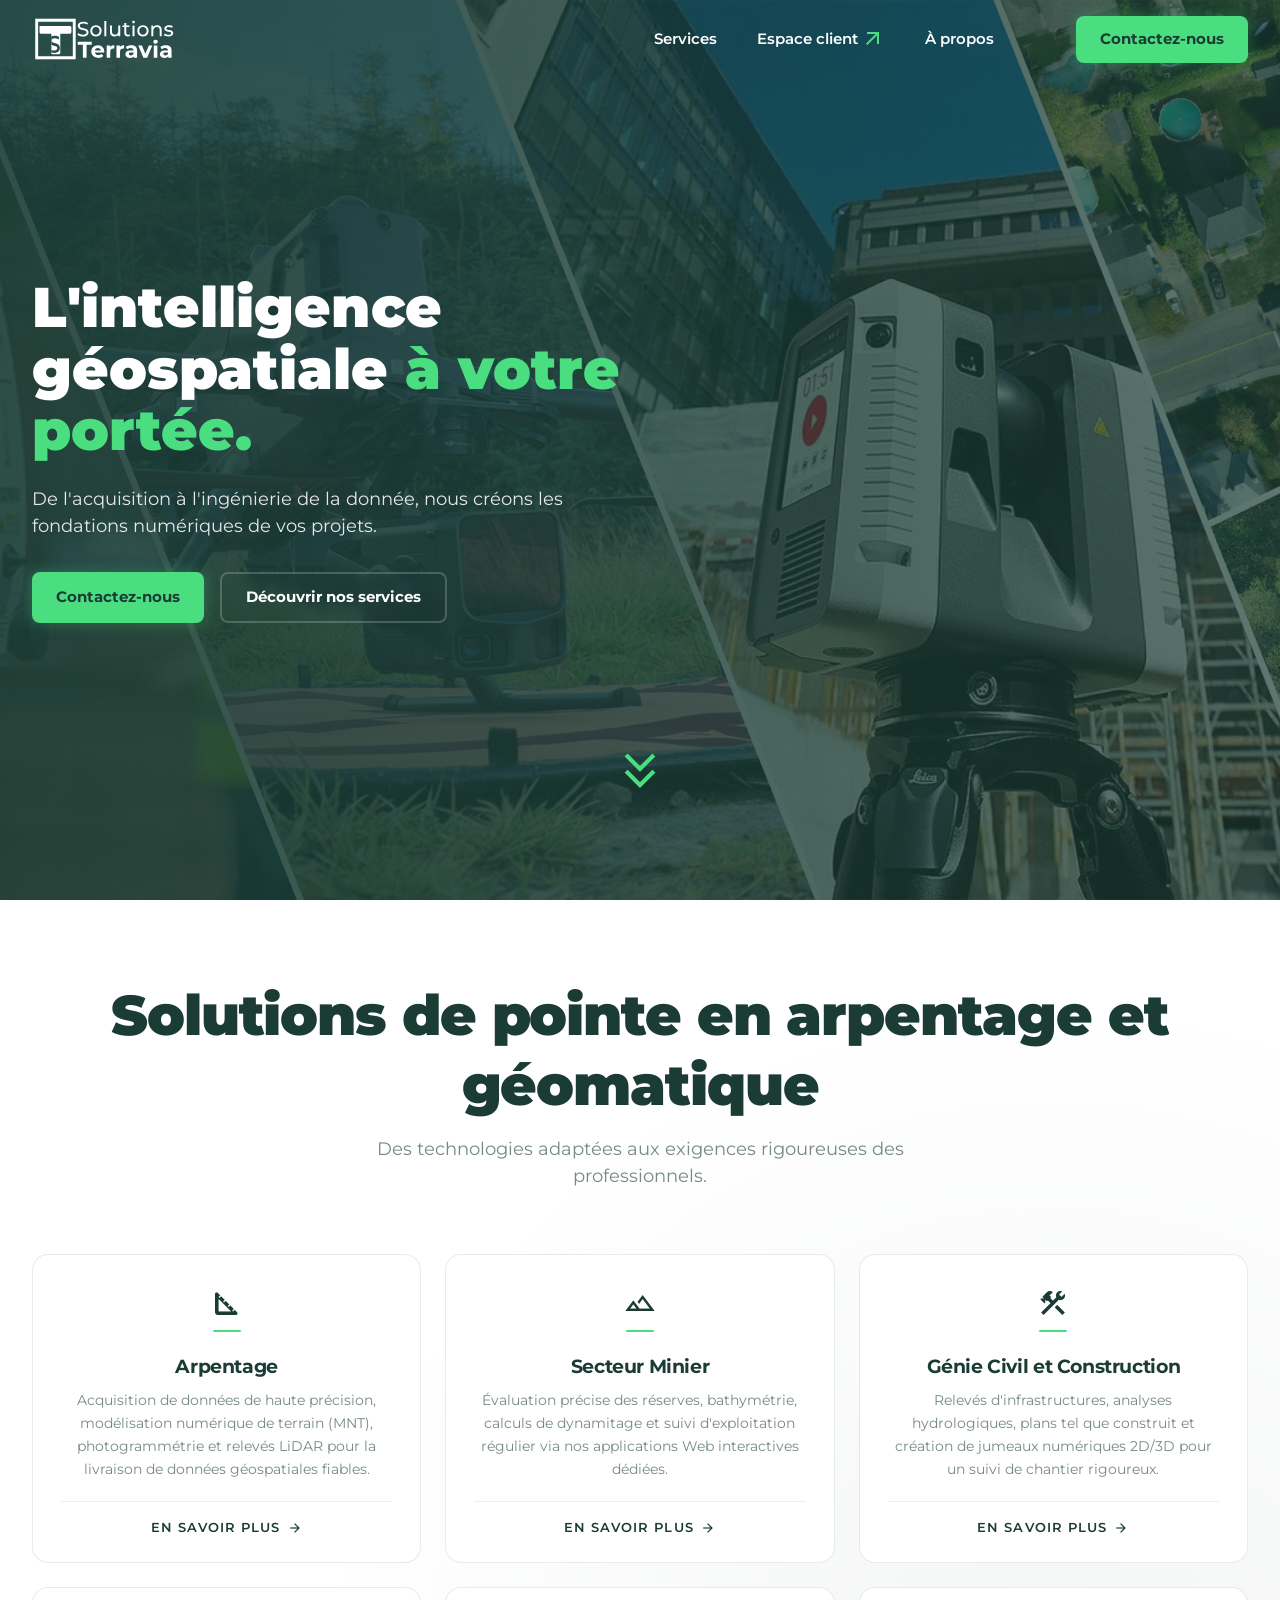
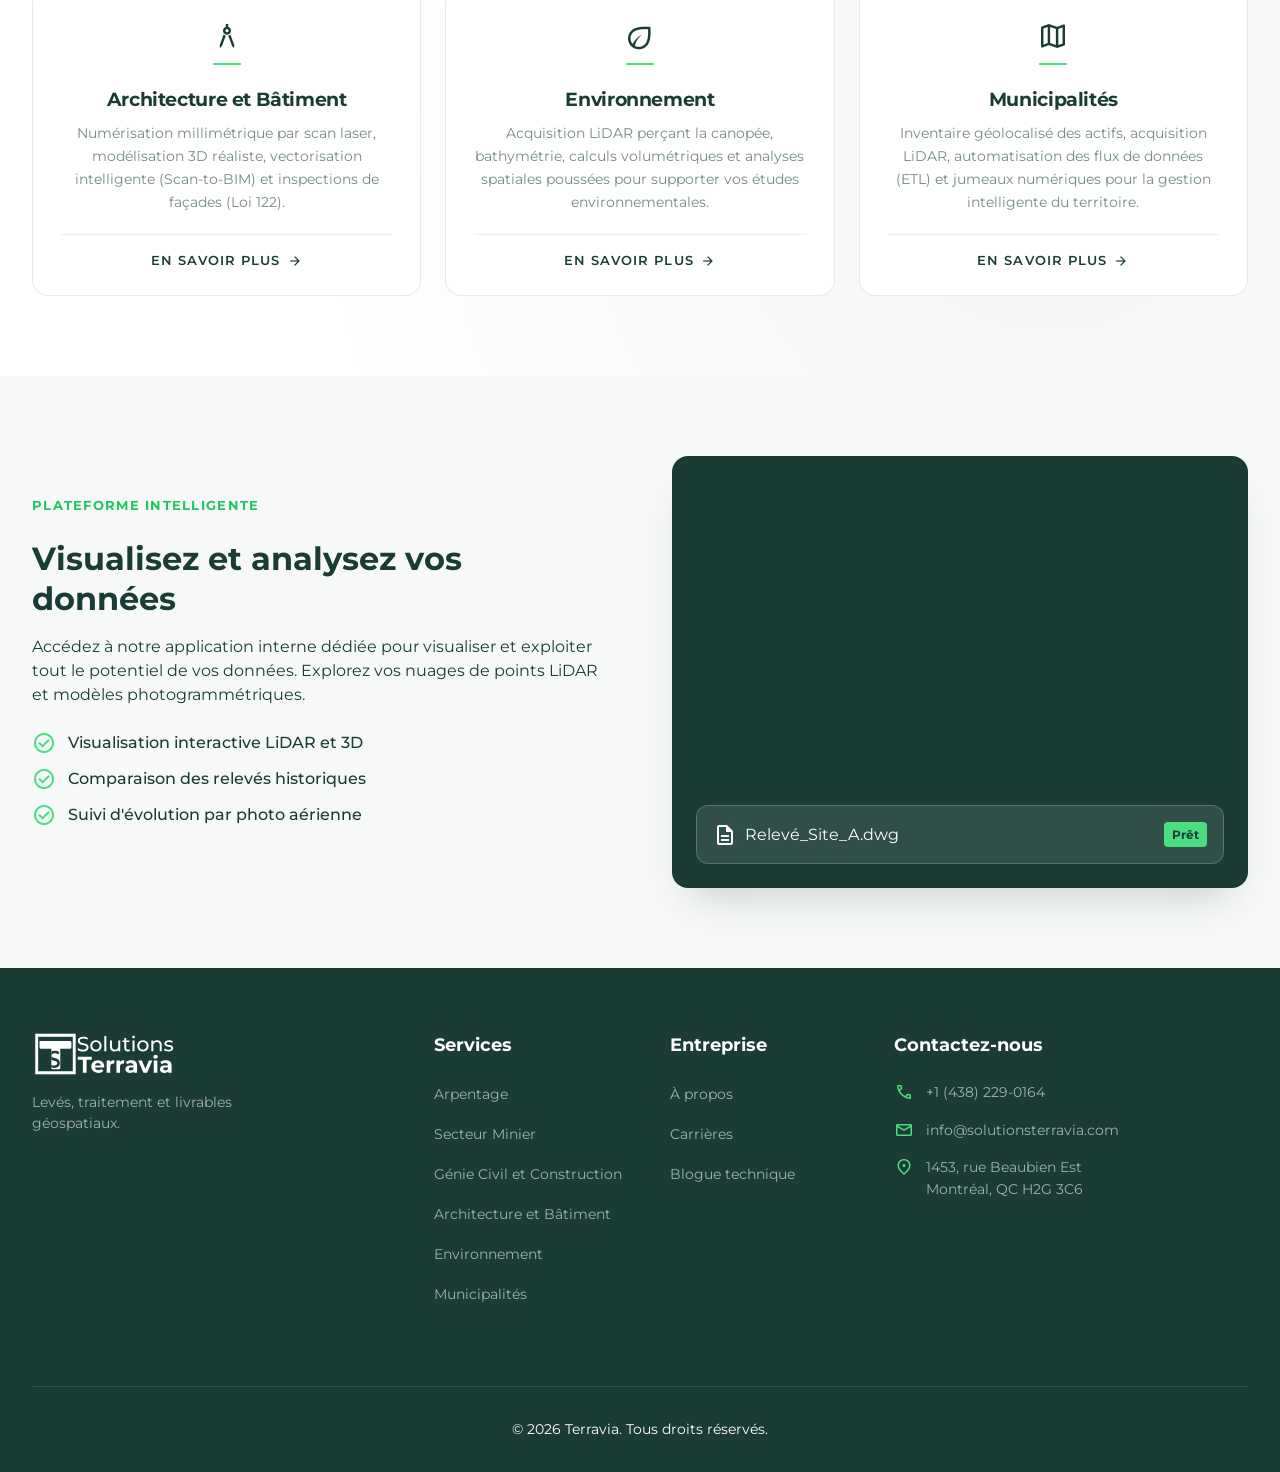
==== commit 4102614f: "chore(polices): retirer Orbitron, inutilisée nulle part sur le site La police était fetchée depuis G" ====
--- a/index.html
+++ b/index.html
@@ -14,6 +14,24 @@
         les media queries CSS correspondent aux dimensions réelles de l'écran.
     -->
     <meta content="width=device-width, initial-scale=1.0" name="viewport" />
+    <!--
+        Détection automatique des coordonnées, coupée. Les navigateurs mobiles repèrent
+        d'eux-mêmes téléphones, courriels et adresses dans le texte et les transforment
+        en liens : le numéro du pied de page, qui n'est qu'un simple élément de liste,
+        s'affichait souligné et cliquable. Deux balises, deux destinataires :
+
+        - « format-detection » est la balise historique d'Apple, lue par Safari.
+        - « nointentdetection » vise Chrome, qui a sa propre détection (annotations) :
+          c'est elle la coupable observée, active en navigation normale et désactivée
+          en navigation privée, d'où l'écart entre les deux modes.
+
+        Chrome lit les deux, mais seule la seconde éteint la détection en bloc ; la
+        première dépend du nom exact de chaque type. On garde donc les deux.
+        Les vrais liens du site ne sont pas touchés : la détection ignore par
+        construction le contenu des balises « a » (tel:, mailto:, Google Maps).
+    -->
+    <meta name="format-detection" content="telephone=no, date=no, address=no, email=no" />
+    <meta name="chrome" content="nointentdetection" />
     <title>Solutions Terravia Géomatique &amp; Arpentage, partout au Québec</title>
     <meta name="description" content="Solutions Terravia offre des levés LiDAR, photogrammétrie et arpentage pour vos projets d'infrastructure, de génie civil et d'aménagement au Québec." />
 
@@ -47,13 +65,16 @@
     <link href="https://fonts.googleapis.com/css2?family=Material+Symbols+Outlined:wght,FILL@100..700,0..1&display=swap"
         rel="stylesheet" />
     <link
-        href="https://fonts.googleapis.com/css2?family=Montserrat:wght@400;500;600;700;800&family=Orbitron:wght@400..900&display=swap"
+        href="https://fonts.googleapis.com/css2?family=Montserrat:wght@400;500;600;700;800&display=swap"
         rel="stylesheet" />
 
     <!-- tokens.css : source unique de vérité du design system — couleurs, typographie, espacements, ombres -->
     <link rel="stylesheet" href="tokens.css">
     <!-- style.css : styles globaux du site, consomme exclusivement les tokens définis ci-dessus -->
     <link rel="stylesheet" href="style.css">
+    <!-- index.css : styles propres à cette page (hero, grille de services, technologie).
+         Chargé APRÈS style.css, comme les feuilles des quatre autres pages. -->
+    <link rel="stylesheet" href="index.css">
 
     <!--
         La photo du hero est déclarée en `background-image` sur `.hero-background` (plus bas
@@ -163,18 +184,24 @@
                     <img src="assets/logo-monogramme-noir.svg" alt="" aria-hidden="true" class="logo-icon logo-icon--mark">
                 </a>
 
-                <!-- Navigation principale — liens d'ancre vers les sections de la page -->
+                <!-- Navigation principale.
+                     Ce même <nav> devient la feuille du menu sous 840px (section
+                     « FEUILLE DU MENU MOBILE » de style.css). Les chevrons ne servent
+                     que là : dans la barre horizontale du desktop, ils sont masqués.
+                     Le chevron est collé au libellé, sans retour à la ligne : en
+                     desktop le lien est un élément inline, où une espace avant ou
+                     après élargirait sa boîte — et avec elle le trait de survol. -->
                 <nav class="main-nav">
-                    <a href="services.html" class="transition-link">Services</a>
-                    <a href="login.html" class="transition-link client-link">
+                    <a href="services/" class="transition-link">Services<span class="material-symbols-outlined nav-chevron" aria-hidden="true">chevron_right</span></a>
+                    <a href="login/" class="transition-link client-link">
                         Espace client
                         <span class="material-symbols-outlined client-icon">arrow_outward</span>
                     </a>
-                    <a href="apropos.html" class="transition-link">À propos</a>
+                    <a href="apropos/" class="transition-link">À propos<span class="material-symbols-outlined nav-chevron" aria-hidden="true">chevron_right</span></a>
                 </nav>
 
                 <div class="header-actions">
-                    <a href="contact.html" class="btn btn-primary transition-link" id="header-quote-btn">Contactez-nous</a>
+                    <a href="contact/" class="btn btn-primary transition-link" id="header-quote-btn">Contactez-nous</a>
                     <!--
                         Bouton hamburger — visible uniquement sur mobile (géré en CSS).
                         Les attributs `aria-label` et `aria-expanded` sont mis à jour dynamiquement
@@ -190,6 +217,17 @@
                 </div>
             </div>
         </header>
+
+        <!--
+            Voile du menu mobile — assombrit la page pendant que la feuille du menu est
+            ouverte, et la referme au clic. Placé HORS du <header> : il doit couvrir
+            toute la fenêtre, header compris, et le header porte son propre empilement.
+            `tabindex="-1"` + `aria-hidden` : la fermeture au clavier passe par Échap,
+            ce bouton n'a rien à annoncer tant que le menu est fermé — script.js retire
+            `aria-hidden` à l'ouverture. Sans effet et invisible au-dessus de 840px
+            (voir « FEUILLE DU MENU MOBILE » dans style.css).
+        -->
+        <button class="nav-scrim" type="button" tabindex="-1" aria-hidden="true"></button>
 
         <main>
             <!--
@@ -213,7 +251,7 @@
                     Les trois blocs portent `.animate-on-scroll` comme le reste du site :
                     l'IntersectionObserver de script.js émet toujours une première entrée,
                     ils sont donc révélés dès le chargement, sans attendre un défilement.
-                    Leur course est raccourcie et leur cascade calée dans style.css § 4 —
+                    Leur course est raccourcie et leur cascade calée dans index.css § 2 —
                     un bloc déjà à l'écran au chargement ne se révèle pas comme un bloc
                     qu'on va chercher en défilant.
                 -->
@@ -223,7 +261,7 @@
                         De l'acquisition à l'ingénierie de la donnée, nous créons les fondations numériques de vos projets.
                     </p>
                     <div class="hero-buttons animate-on-scroll">
-                        <a href="contact.html" class="btn btn-primary transition-link" id="hero-start-btn">Contactez-nous</a>
+                        <a href="contact/" class="btn btn-primary transition-link" id="hero-start-btn">Contactez-nous</a>
                         <a href="#services" class="btn btn-outline-white">Découvrir nos services</a>
                     </div>
                 </div>
@@ -275,7 +313,7 @@
                                 <h3>Arpentage</h3>
                                 <p>Acquisition de données de haute précision, modélisation numérique de terrain (MNT), photogrammétrie et relevés LiDAR pour la livraison de données géospatiales fiables.</p>
                             </div>
-                            <a href="services.html#arpentage" class="card-link transition-link">
+                            <a href="services/#arpentage" class="card-link transition-link">
                                 En savoir plus
                                 <span class="material-symbols-outlined" aria-hidden="true">arrow_forward</span>
                             </a>
@@ -290,7 +328,7 @@
                                 <h3>Secteur Minier</h3>
                                 <p>Évaluation précise des réserves, bathymétrie, calculs de dynamitage et suivi d'exploitation régulier via nos applications Web interactives dédiées.</p>
                             </div>
-                            <a href="services.html#minier" class="card-link transition-link">
+                            <a href="services/#minier" class="card-link transition-link">
                                 En savoir plus
                                 <span class="material-symbols-outlined" aria-hidden="true">arrow_forward</span>
                             </a>
@@ -305,7 +343,7 @@
                                 <h3>Génie Civil et Construction</h3>
                                 <p>Relevés d'infrastructures, analyses hydrologiques, plans tel que construit et création de jumeaux numériques 2D/3D pour un suivi de chantier rigoureux.</p>
                             </div>
-                            <a href="services.html#civil" class="card-link transition-link">
+                            <a href="services/#civil" class="card-link transition-link">
                                 En savoir plus
                                 <span class="material-symbols-outlined" aria-hidden="true">arrow_forward</span>
                             </a>
@@ -320,7 +358,7 @@
                                 <h3>Architecture et Bâtiment</h3>
                                 <p>Numérisation millimétrique par scan laser, modélisation 3D réaliste, vectorisation intelligente (Scan-to-BIM) et inspections de façades (Loi 122).</p>
                             </div>
-                            <a href="services.html#architecture" class="card-link transition-link">
+                            <a href="services/#architecture" class="card-link transition-link">
                                 En savoir plus
                                 <span class="material-symbols-outlined" aria-hidden="true">arrow_forward</span>
                             </a>
@@ -335,7 +373,7 @@
                                 <h3>Environnement</h3>
                                 <p>Acquisition LiDAR perçant la canopée, bathymétrie, calculs volumétriques et analyses spatiales poussées pour supporter vos études environnementales.</p>
                             </div>
-                            <a href="services.html#environnement" class="card-link transition-link">
+                            <a href="services/#environnement" class="card-link transition-link">
                                 En savoir plus
                                 <span class="material-symbols-outlined" aria-hidden="true">arrow_forward</span>
                             </a>
@@ -350,7 +388,7 @@
                                 <h3>Municipalités</h3>
                                 <p>Inventaire géolocalisé des actifs, acquisition LiDAR, automatisation des flux de données (ETL) et jumeaux numériques pour la gestion intelligente du territoire.</p>
                             </div>
-                            <a href="services.html#territoire" class="card-link transition-link">
+                            <a href="services/#territoire" class="card-link transition-link">
                                 En savoir plus
                                 <span class="material-symbols-outlined" aria-hidden="true">arrow_forward</span>
                             </a>
@@ -427,19 +465,19 @@
                     <div class="footer-links">
                         <h4>Services</h4>
                         <ul>
-                            <li><a href="services.html#arpentage" class="transition-link">Arpentage</a></li>
-                            <li><a href="services.html#minier" class="transition-link">Secteur Minier</a></li>
-                            <li><a href="services.html#civil" class="transition-link">Génie Civil et Construction</a></li>
-                            <li><a href="services.html#architecture" class="transition-link">Architecture et Bâtiment</a></li>
-                            <li><a href="services.html#environnement" class="transition-link">Environnement</a></li>
-                            <li><a href="services.html#territoire" class="transition-link">Municipalités</a></li>
+                            <li><a href="services/#arpentage" class="transition-link">Arpentage</a></li>
+                            <li><a href="services/#minier" class="transition-link">Secteur Minier</a></li>
+                            <li><a href="services/#civil" class="transition-link">Génie Civil et Construction</a></li>
+                            <li><a href="services/#architecture" class="transition-link">Architecture et Bâtiment</a></li>
+                            <li><a href="services/#environnement" class="transition-link">Environnement</a></li>
+                            <li><a href="services/#territoire" class="transition-link">Municipalités</a></li>
                         </ul>
                     </div>
 
                     <div class="footer-links">
                         <h4>Entreprise</h4>
                         <ul>
-                            <li><a href="apropos.html" class="transition-link">À propos</a></li>
+                            <li><a href="apropos/" class="transition-link">À propos</a></li>
                             <li><a href="#" class="link-placeholder">Carrières</a></li>
                             <li><a href="#" class="link-placeholder">Blogue technique</a></li>
                         </ul>
--- a/tokens.css
+++ b/tokens.css
@@ -7,9 +7,9 @@
  *      courbes d'animation.
  *   2. Applique les défauts sémantiques sur les éléments HTML de base (body,
  *      h1–h3, p, etc.) — un seul endroit où consommer les tokens pour le fond.
- *   3. Expose des classes utilitaires légères (.label-upper, .font-display,
- *      .text-highlight, .text-gradient) qui ne portent pas de sémantique
- *      structurelle et peuvent être appliquées depuis n'importe quel HTML.
+ *   3. Expose des classes utilitaires légères (.label-upper, .text-highlight,
+ *      .text-gradient) qui ne portent pas de sémantique structurelle et
+ *      peuvent être appliquées depuis n'importe quel HTML.
  *
  * Règle d'or : style.css et login.css ne doivent jamais contenir de valeur brute
  * (hex, rgba, rem, px). Si un token manque, l'ajouter ici d'abord.
@@ -19,7 +19,7 @@
  */
 
 /* Polices Google chargées via <link> dans le <head> de chaque page
-   (couvrent Montserrat, Orbitron et Material Symbols Outlined). */
+   (couvrent Montserrat et Material Symbols Outlined). */
 
 /* ============================================================
    BASE COLOR PRIMITIVES
@@ -121,11 +121,22 @@
      --surface-card : fond de carte, identique au blanc mais sémantiquement distinct.
      --surface-muted : bande de section à peine teintée, pour séparer deux sections
        claires successives sans introduire de seconde couleur de fond.
+     --surface-halo : variante directionnelle de --surface-muted — même encre forêt,
+       mais en dégradé radial ancré à un coin (82 %, 78 %) plutôt qu'en aplat. Sert à
+       alterner avec --surface-muted sur des sections consécutives sans poser deux fois
+       le même rendu ; même origine que --station-x/--station-y de la bande Territoire
+       (apropos.css § 6), rejouée en clair. Les arrêts sont en pourcentage et non en px :
+       le halo garde ses proportions quelle que soit la hauteur du bloc qui le porte,
+       contrairement au tracé de portée de la bande Territoire (rayons fixes, pensés
+       pour une seule bande) — c'est ce qui le rend réutilisable d'une section à l'autre.
+       S'applique en `background-image`, avec `background-color: var(--white)` en repli
+       explicite (le dégradé s'arrête avant les bords, le blanc comble le reste).
      --surface-dark : fond footer et sections sombres.
      --surface-header : fond glassmorphism du header au scroll (blanc translucide). */
   --surface-page:   var(--bg-light);
   --surface-card:   var(--white);
   --surface-muted:  var(--forest-03);
+  --surface-halo:   radial-gradient(circle at 82% 78%, var(--forest-05) 0%, var(--forest-03) 24%, transparent 56%);
   --surface-dark:   var(--forest-900);
   --surface-header: rgba(255, 255, 255, 0.85);
 
@@ -143,13 +154,11 @@
   /* ============================================================
      TYPOGRAPHY
      ------------------------------------------------------------
-     Trois familles aux rôles strictement séparés :
+     Deux familles aux rôles strictement séparés :
      - Montserrat : corps, UI, navigation (toute prose).
-     - Orbitron   : logo et chiffres display uniquement — ne pas utiliser en prose.
      - Material Symbols Outlined : icônes, variante Outlined exclusivement (FILL=0).
      ============================================================ */
   --font-main:    'Montserrat', sans-serif;
-  --font-display: 'Orbitron', sans-serif;
   --font-icons:   'Material Symbols Outlined';
 
   /* Échelle typographique — desktop.
@@ -334,7 +343,7 @@
      déjà à l'écran au CHARGEMENT : leur révélation se superpose alors au fondu
      d'entrée de <body> (.page-transition, --duration-page-fade), les deux opacités
      se multiplient, et plus la course est longue plus la zone terne dure. Voir
-     apropos.css § 2 et le hero d'index.html (style.css § 4).
+     apropos.css § 2 et le hero d'index.html (index.css § 2).
      ============================================================ */
   --ease-card:     cubic-bezier(0.22, 1, 0.36, 1);
   --ease-header:   cubic-bezier(0.4, 0, 0.2, 1);
@@ -373,6 +382,10 @@
   --duration-flash:  2.4s;
 
   --press-scale:     0.97;
+  /* Un bouton-icône n'a pas de libellé pour absorber l'enfoncement : 0,97 sur
+     48px de carré vide ne se voit pas. Réservé aux boutons dont tout le contenu
+     est un pictogramme — le burger, aujourd'hui le seul. */
+  --press-scale-icon: 0.92;
 
   --reveal-shift:    30px;
   --reveal-shift-sm: 16px;
@@ -397,6 +410,46 @@
   --blur-glass:     blur(20px);
   --saturate-glass: saturate(180%);
   --surface-glass:  rgba(255, 255, 255, 0.72);
+
+  /* ============================================================
+     FEUILLE DU MENU MOBILE (≤ 840px)
+     ------------------------------------------------------------
+     Le menu burger n'est pas un panneau accroché sous le header : c'est une
+     feuille qui monte du bas de l'écran, dans la zone du pouce, et qu'on peut
+     saisir pour la renvoyer. Ces valeurs n'ont pas d'équivalent ailleurs dans
+     le système — elles décrivent une surface flottante adossée à un bord
+     d'écran, pas une carte posée dans un flux.
+
+     --sheet-radius : 22px, plus rond que --radius-xl (16px). La feuille est
+       collée au bord bas : seuls ses deux angles hauts existent, et ce sont eux
+       qui disent qu'elle vient de l'extérieur de l'écran.
+     --sheet-row-h : 62px. Sans icône ni sous-titre, la ligne de texte est la
+       seule cible du doigt ; elle dépasse donc franchement le seuil WCAG 2.5.5
+       (44px) au lieu de s'y coller.
+     --sheet-grabber-* : la poignée. Seule affordance qui annonce que la feuille
+       se saisit — le geste, lui, est accepté sur toute sa surface.
+     --surface-sheet / --blur-sheet : verre plus opaque et plus flou que celui du
+       header (0,86 contre 0,72 ; 28px contre 20px). La feuille se pose sur un
+       contenu déjà voilé et doit rester lisible par-dessus, alors que le header
+       flotte sur une page nette.
+     --scrim-nav : voile qui assombrit la page pendant l'ouverture. Teinte tirée
+       vers le noir plutôt que vers le forest : le voile doit se lire comme de
+       l'ombre, pas comme un aplat de marque posé sur le contenu. Son opacité
+       suit la position du doigt, elle n'est jamais figée.
+     --shadow-sheet : l'arête claire du haut (la lumière qui accroche le bord du
+       matériau) et l'ombre portée vers le haut, dans la même déclaration —
+       elles décrivent une seule surface et se règlent ensemble.
+     ============================================================ */
+  --sheet-radius:    1.375rem;    /* 22px */
+  --sheet-row-h:     3.875rem;    /* 62px */
+  --sheet-grabber-w: 2.375rem;    /* 38px */
+  --sheet-grabber-h: 0.3125rem;   /*  5px */
+  --surface-sheet:   rgba(255, 255, 255, 0.86);
+  --blur-sheet:      blur(28px);
+  --scrim-nav:       rgba(11, 27, 23, 0.42);
+  --shadow-sheet:
+    inset 0 1px 0 rgba(255, 255, 255, 0.75),
+    0 -20px 44px -26px rgba(26, 60, 52, 0.60);
 }
 
 /* ============================================================
@@ -461,12 +514,6 @@
   text-transform: uppercase;
   letter-spacing: var(--tracking-badge);
   color: var(--fg1);
-}
-
-/* Police display Orbitron — réservée au logo et aux chiffres display.
-   Ne pas utiliser en prose : Orbitron est illisible en corps de texte long. */
-.font-display {
-  font-family: var(--font-display);
 }
 
 /* Accent vert sur fond sombre (sections forest, footer).
--- a/style.css
+++ b/style.css
@@ -1,19 +1,22 @@
 /*
  * style.css — Styles globaux du site Solutions Terravia.
  *
- * Partagé par toutes les pages (index.html, contact.html, login.html).
+ * Partagé par les cinq pages. Ne doit contenir QUE ce qu'au moins deux d'entre
+ * elles utilisent : ce qui ne sert qu'à une page vit dans sa feuille dédiée
+ * (index.css, services.css, apropos.css, contact.css, login.css).
  * Consomme exclusivement les tokens définis dans tokens.css — aucune valeur
  * brute (hex, rem, px) ne doit être ajoutée sans passer d'abord par tokens.css.
  *
  * Structure :
  *   1. Reset & base
  *   2. Boutons
- *   3. Header (glassmorphisme, états flottant / scrollé / caché, menu burger)
- *   4. Section hero
- *   5. Section services (cartes, badges, animations au scroll)
- *   6. Section projets (grille de cartes image)
- *   7. Pied de page
- *   8. Responsive (tablette ≥ 841px, desktop ≥ 950px)
+ *   3. Header (glassmorphisme, états flottant / scrollé / caché, bouton burger,
+ *      feuille du menu mobile)
+ *   4. En-têtes de section, révélation au défilement, liens à flèche
+ *   5. Pied de page
+ *   6. Formulaires (champs, étiquettes, case à cocher, bannière d'erreur) —
+ *      partagés par login.html et contact.html
+ *   7. Responsive (tablette ≥ 841px, desktop ≥ 950px)
  */
 
 /* =========================================
@@ -106,20 +109,8 @@
 /* Ajustements typographiques pour les petits écrans (< 480px) :
    les valeurs clamp() de tokens.css ne descendent pas assez bas sur mobile étroit. */
 @media (max-width: 480px) {
-    .hero-content h1 {
-        font-size: 1.9rem;
-    }
-
     .section-header {
         margin-bottom: 2.5rem;
-    }
-
-    .split-layout {
-        gap: 2rem;
-    }
-
-    .project-card {
-        aspect-ratio: 16/9;
     }
 }
 
@@ -138,7 +129,7 @@
 a {
     text-decoration: none;
     color: inherit;
-    transition: color 0.3s;
+    transition: color var(--duration-base) ease;
 }
 
 /* Transition de page fade entre les pages.
@@ -246,7 +237,12 @@
     z-index: 100; /* au-dessus de tout le contenu de page ; sous z-index: 200 du dropdown services */
 
     background-color: var(--white);
-    backdrop-filter: blur(0px); /* valeur initiale explicite : permet de transitionner vers blur(20px) sans saut */
+    /* Valeur initiale explicite : permet de transitionner vers blur(20px) sans saut.
+       ⚠ Elle a un effet de bord : un `backdrop-filter` non-`none`, même neutre, fait
+       du header un bloc conteneur pour ses descendants en `position: fixed`. Sous
+       840px, cette déclaration est donc déportée sur `.site-header::before` — voir
+       « FEUILLE DU MENU MOBILE », qui en dépend. */
+    backdrop-filter: blur(0px);
     border-bottom: 1px solid var(--border-subtle);
     height: var(--header-height);
     display: flex;
@@ -298,25 +294,21 @@
     background-color: var(--fg-on-dark);
 }
 
-/* Quand le menu burger s'ouvre en mode flottant, le header repasse en style
-   opaque (même apparence que l'état show-cta). */
-.site-header.is-floating.menu-open {
-    background-color: var(--white);
-    backdrop-filter: none;
-    -webkit-backdrop-filter: none;
-    border-bottom-color: var(--border-subtle);
-}
-
-.site-header.is-floating.menu-open .logo-icon {
-    filter: var(--filter-logo-forest);
-}
-
-.site-header.is-floating.menu-open .main-nav a {
-    color: var(--color-forest);
-}
-
-.site-header.is-floating.menu-open .burger-icon span {
-    background-color: var(--color-forest);
+/* Le header ne change PLUS d'apparence quand le menu s'ouvre. Il basculait ici
+   en opaque blanc parce que le panneau du menu se dépliait juste en dessous : un
+   header transparent posé sur une surface claire n'avait plus de bord, et le
+   logo blanc disparaissait dedans. La feuille arrive maintenant par le BAS de
+   l'écran, à l'autre bout — le header reste donc posé sur le hero comme si de
+   rien n'était, et c'est le voile, derrière lui, qui assombrit la page.
+
+   Reste une seule chose à faire : l'élévation. Le voile doit couvrir toute la
+   page, y compris la barre de pilules de services.html qui passe habituellement
+   DEVANT le header (z-index 101). On fait donc monter le header au-dessus des
+   deux le temps de l'ouverture. `menu-open` n'est retirée qu'une fois la feuille
+   sortie de l'écran (voir script.js) : la retirer à l'instant du clic ferait
+   replonger le header sous le voile pendant tout le vol retour. */
+.site-header.menu-open {
+    z-index: 104; /* > voile (102) > barre de pilules (101) > header au repos (100) */
 }
 
 /* État caché dérivé : scrollé mais le CTA hero est encore visible.
@@ -331,21 +323,33 @@
     box-shadow: none;
 }
 
+/* Pas de transition ici : rien dans ce conteneur n'a vocation à s'animer. Le
+   `transition: all` qu'il portait animait le `padding` et la bascule flex → grid au
+   redimensionnement, seuls changements que ce sélecteur voit passer. */
 .header-content {
     display: flex;
     justify-content: space-between; /* Écarte les éléments au maximum */
     align-items: center;
-    transition: all 0.5s cubic-bezier(0.4, 0, 0.2, 1);
-}
-
+}
+
+/* Seule la largeur s'anime — celle du fondu croisé du logo adaptatif (voir « HEADER —
+   LOGO ADAPTATIF »). Le `filter`, le `transform` et l'`opacity` sont portés par
+   .logo-icon, qui a sa propre transition. Durée et courbe calées sur le CTA du header :
+   les deux boîtes se redimensionnent dans le même geste. */
 .logo {
     display: flex;
     align-items: center;
-    transition: all 0.5s cubic-bezier(0.4, 0, 0.2, 1);
-}
-
-.logo:hover .logo-icon {
-    transform: scale(1.05);
+    transition: width var(--duration-medium) var(--ease-header);
+}
+
+/* Déplacement réservé aux pointeurs précis — même garde que contact.css, services.css
+   et apropos.css, dont style.css était la dernière feuille à se passer. Sur écran
+   tactile, un simple toucher agrandissait le logo, qui restait ensuite COLLÉ jusqu'au
+   toucher suivant : le :hover y est simulé et n'est jamais relâché. */
+@media (hover: hover) and (pointer: fine) {
+    .logo:hover .logo-icon {
+        transform: scale(1.05);
+    }
 }
 
 /* Le SVG du logo (assets/logo-noir.svg) porte le lockup complet : marque encadrée
@@ -379,9 +383,16 @@
 /* =========================================
    NAVIGATION — MENU MOBILE / DESKTOP
    ========================================= */
-/* Caché par défaut sur mobile (display: none).
-   La transition sur transform n'est active que sur desktop (≥ 841px),
-   où le menu ne passe jamais par display:none. */
+/* Le MÊME <nav> tient deux rôles selon la largeur : barre horizontale en desktop
+   (≥ 841px), feuille montant du bas de l'écran en mobile (voir la section
+   « FEUILLE DU MENU MOBILE » plus bas). `display: none` est le défaut, levé de
+   part et d'autre par le média correspondant.
+
+   La transition sur transform ne sert QUE le desktop, où la nav se recentre dans
+   l'espace libéré par le bouton. En mobile elle est coupée : la position de la
+   feuille est écrite image par image par le ressort de script.js, et une
+   transition CSS par-dessus lisserait — donc retarderait — un suivi qui doit
+   coller au doigt. */
 .main-nav {
     display: none;
     /* Même durée et même courbe que #header-quote-btn : la nav recentre l'espace que
@@ -390,60 +401,18 @@
     transform: translateX(0);
 }
 
-/* Menu ouvert : position absolute sous le header, pleine largeur.
-   animation: slideDown — utilisé à la place de transition car on passe de display:none → flex. */
-.main-nav.is-open {
-    display: flex;
-    flex-direction: column;
-    position: absolute;
-    top: 100%; /* Juste en dessous du header */
-    left: 0;
-    width: 100%;
-    background-color: rgba(255, 255, 255, 0.95);
-    backdrop-filter: blur(15px);
-    padding: var(--space-lg) 0;
-    border-bottom: 1px solid var(--border-default);
-    animation: slideDown var(--duration-base) ease-out forwards;
-}
-
-@keyframes slideDown {
-    from { opacity: 0; transform: translateY(-10px); }
-    to { opacity: 1; transform: translateY(0); }
-}
-
-@keyframes slideUp {
-    from { opacity: 1; transform: translateY(0); }
-    to { opacity: 0; transform: translateY(-10px); }
-}
-
-/* État de fermeture : duplique le layout de .is-open pour maintenir le display:flex
-   le temps que l'animation slideUp se termine (300 ms). pointer-events: none
-   empêche les clics pendant l'animation. Géré par script.js (fermerMenu). */
-.main-nav.is-closing {
-    display: flex;
-    flex-direction: column;
-    position: absolute;
-    top: 100%;
-    left: 0;
-    width: 100%;
-    background-color: rgba(255, 255, 255, 0.95);
-    backdrop-filter: blur(15px);
-    padding: var(--space-lg) 0;
-    border-bottom: 1px solid var(--border-default);
-    animation: slideUp var(--duration-base) ease-in forwards;
-    pointer-events: none;
-}
-
-.main-nav.is-open a {
-    padding: 1rem 2rem;
-    border-bottom: 1px solid var(--forest-05);
-    width: 100%;
-    text-align: center;
-    justify-content: center;
-}
-
-.main-nav.is-open a:last-child {
-    border-bottom: none;
+/* Chevron de fin de ligne, présent dans le markup des quatre navs mais réservé
+   à la feuille mobile : en desktop, les liens sont côte à côte dans une barre,
+   un chevron par lien y ferait du bruit sans rien indiquer. */
+.nav-chevron {
+    display: none;
+}
+
+/* Voile du menu mobile. Présent dans le markup des quatre pages qui ont une
+   nav, mais sans existence hors du média mobile : en desktop il n'y a pas de
+   menu à voiler. Tout son style est dans « FEUILLE DU MENU MOBILE ». */
+.nav-scrim {
+    display: none;
 }
 
 .main-nav a {
@@ -465,7 +434,7 @@
     bottom: 0;
     left: 0;
     background-color: var(--color-primary);
-    transition: width 0.3s ease;
+    transition: width var(--duration-base) ease;
 }
 
 .main-nav a:hover {
@@ -486,7 +455,8 @@
     font-size: var(--icon-lg);
     margin-left: 0.2rem;
     color: var(--color-primary); /* Même vert que le trait de soulignement */
-    transition: all var(--duration-base) var(--ease-elastic);
+    /* `transform` seul : c'est la seule propriété que le survol change ci-dessous. */
+    transition: transform var(--duration-base) var(--ease-elastic);
     opacity: 1; /* Visible par défaut pour mobile/tablette */
     transform: translate(0, 0) scale(1);
     white-space: nowrap;
@@ -653,10 +623,12 @@
         transform: translateY(-100%);
     }
 
-    /* Filet de sécurité : le scroll du body n'est pas verrouillé quand le menu
-       burger est ouvert : un événement de défilement peut donc survenir menu
-       déployé, et le header ne doit alors jamais partir avec lui. La garde
-       principale est côté JS ; celle-ci ne coûte rien et couvre les courses. */
+    /* Filet de sécurité : le header ne part jamais avec le scroll tant que le
+       menu est ouvert. Le défilement du body est désormais verrouillé pendant
+       l'ouverture (voir `body.menu-open` dans « FEUILLE DU MENU MOBILE »), donc
+       la course est courte — mais elle existe encore, entre le clic et la pose
+       de la classe, et au retour de bfcache. La garde principale est côté JS ;
+       celle-ci ne coûte rien et couvre les cas limites. */
     .site-header.menu-open.is-hidden {
         transform: none;
     }
@@ -698,8 +670,8 @@
    Les deux <img> sont superposés en position: absolute et c'est .logo qui porte
    la largeur : sans ça, la boîte du lien resterait dimensionnée par le lockup
    (144px) même une fois celui-ci à opacity: 0, et le chevauchement persisterait.
-   L'animation de cette largeur est déjà couverte par la `transition: all 0.5s`
-   de .logo, calée sur la transition max-width du bouton juste au-dessus.
+   L'animation de cette largeur est déjà couverte par la `transition: width` de
+   .logo, calée sur la transition max-width du bouton juste au-dessus.
    ========================================= */
 @media (max-width: 555px) {
     .logo--adaptive {
@@ -734,9 +706,11 @@
         opacity: 1;
     }
 
-    /* À cette largeur on est sur tactile : le scale(1.05) du :hover serait rogné
-       par l'overflow: hidden ci-dessus, et resterait collé après le tap faute
-       d'événement de sortie. */
+    /* Le scale(1.05) du :hover serait rogné par l'overflow: hidden ci-dessus.
+       Le cas tactile est désormais couvert en amont par la garde
+       `(hover: hover) and (pointer: fine)` posée sur la règle elle-même ; celle-ci
+       reste utile pour une fenêtre de bureau réduite sous ce seuil, où le survol
+       est bien réel. */
     .logo--adaptive:hover .logo-icon {
         transform: none;
     }
@@ -765,7 +739,16 @@
     display: flex;
     justify-content: center;
     align-items: center;
-    animation: fadeInScale 0.4s ease-out forwards;
+    /* Le bouton répond AU TOUCHER, pas au relâchement : c'est la première chose
+       que le doigt attend, et le burger était le seul élément pressable du site
+       à ne rien renvoyer. --press-scale-icon plutôt que --press-scale : 0,97 sur
+       48px de carré vide ne se voit pas. */
+    transition: transform var(--duration-press) var(--ease-card);
+    -webkit-tap-highlight-color: transparent;
+}
+
+.menu-toggle:active {
+    transform: scale(var(--press-scale-icon));
 }
 
 /* On dessine les barres du burger nous-mêmes avec des <span> */
@@ -784,10 +767,14 @@
     height: 3px;
     background-color: var(--color-forest);
     border-radius: 3px;
-    /* TODO: cubic-bezier(0.68, -0.6, 0.32, 1.6) est une courbe à surtension (bounce).
-       CLAUDE.md l'interdit sur les éléments de contenu ; ici, c'est un feedback
-       interactif ponctuel sur le burger — à remplacer par --ease-card si jugé trop expressif. */
-    transition: all 0.4s cubic-bezier(0.68, -0.6, 0.32, 1.6);
+    /* Propriétés explicites, --ease-card, et 0,2s : le morphing burger → croix est un
+       toggle, pas une mise en scène. Il portait `all 0.4s` sur une courbe à surtension
+       négative — le trait repartait en arrière avant de tourner, deux fois trop
+       lentement pour un retour d'interaction.
+       `width` a quitté la liste au profit de `transform` seul — voir le trait du
+       milieu ci-dessous. */
+    transition: transform var(--duration-fast) var(--ease-card),
+                opacity var(--duration-fast) ease;
     transform-origin: center;
 }
 
@@ -795,169 +782,292 @@
    8.5px = moitié de la hauteur du .burger-icon (20px) moins la hauteur d'une barre (3px) :
    calcul qui aligne exactement les deux barres diagonales au centre du bouton. */
 .menu-toggle.is-active .burger-icon span:nth-of-type(1) {
-    width: 100%;
     transform: translateY(8.5px) rotate(45deg);
 }
 
+/* `scaleX(0)` et non `width: 0` : la largeur déclenche un recalcul de mise en
+   page à chaque frame, l'échelle reste sur le GPU. Et le rendu diffère — le
+   trait se rétracte depuis son centre au lieu de se raccourcir par la droite,
+   ce qui se lit comme un effacement plutôt que comme un glissement. */
 .menu-toggle.is-active .burger-icon span:nth-of-type(2) {
-    width: 0;
+    transform: scaleX(0);
     opacity: 0;
 }
 
 .menu-toggle.is-active .burger-icon span:nth-of-type(3) {
-    width: 100%;
     transform: translateY(-8.5px) rotate(-45deg);
 }
 
-/* Petite animation d'apparition */
-@keyframes fadeInScale {
-    from { opacity: 0; transform: scale(0.8); }
-    to { opacity: 1; transform: scale(1); }
-}
-
-/* =========================================
-   4. SECTION HERO
-   ========================================= */
-.hero-section {
-    position: relative;
-    min-height: 100vh;
-    display: flex;
-    align-items: center;
-    padding: 6rem 0;
-    color: var(--color-white);
-    /* isolation: isolate crée un nouveau contexte d'empilement (stacking context).
-       Cela confine les z-index négatifs de .hero-background et .hero-overlay
-       à l'intérieur de cette section, sans affecter le z-index du header. */
-    isolation: isolate;
-}
-
-/* Fond photo séparé du contenu pour permettre l'insertion de l'overlay entre les deux.
-   z-index: -2 : sous l'overlay (-1) et sous le contenu (auto). */
-.hero-background {
-    position: absolute;
-    inset: 0;
-    background-size: cover;
-    background-position: center;
-    z-index: -2;
-}
-
-/* Overlay dégradé gauche-droite : plus opaque à gauche (où se trouve le texte)
-   pour maximiser la lisibilité, plus transparent à droite pour laisser voir la photo.
-   z-index: -1 : entre le fond (-2) et le contenu (auto). */
-.hero-overlay {
-    position: absolute;
-    inset: 0;
-    background: linear-gradient(to right, var(--forest-90), var(--forest-70));
-    z-index: -1;
-}
-
-.hero-content h1 {
-    font-size: 2.5rem;
-    font-weight: var(--weight-black);
-    line-height: var(--leading-tight);
-    margin-bottom: var(--space-lg);
-    max-width: 600px;
-    color: var(--fg-on-dark);
-}
-
-
-.lead-text {
-    font-size: var(--text-lead);
-    color: var(--color-gray-light);
-    margin-bottom: var(--space-xl);
-    max-width: 550px;
-}
-
-.hero-buttons {
-    display: flex;
-    flex-direction: column; /* Empilés sur mobile */
-    gap: var(--space-md);
-}
-
-/* --- Entrée du hero ---
-   Le hero était le seul bloc de la page à arriver sans mise en scène, pendant que
-   tout le reste du site se révèle avec une course et une cascade.
-
-   Course COURTE (--reveal-shift-sm) et non les 30px du défilement : ces trois blocs
-   sont à l'écran AU CHARGEMENT, donc leur révélation se superpose au fondu d'entrée
-   de <body>. Les deux opacités se multiplient, et plus la course est longue, plus la
-   zone terne dure. Même raisonnement qu'apropos.css § 2.
-
-   `:not(.visible)` et non le sélecteur nu : `.animate-on-scroll.visible` vaut (0,2,0)
-   comme lui, et l'ordre de déclaration dans le fichier ne doit pas décider de l'état
-   d'arrivée. */
-.hero-content .animate-on-scroll:not(.visible) {
-    transform: translateY(var(--reveal-shift-sm));
-}
-
-/* Les délais sont portés par l'état de repos et JAMAIS par `:not(.visible)` : une
-   transition lit ses paramètres dans l'état d'ARRIVÉE, et .visible n'est jamais
-   retirée (voir la note du stagger des cartes, § 5, et services.css § stagger).
-   Pas de 0s explicite sur le titre — il part sans délai, c'est lui qu'on vient lire. */
-.hero-content .lead-text.animate-on-scroll    { transition-delay: 0.08s; }
-.hero-content .hero-buttons.animate-on-scroll { transition-delay: 0.16s; }
-
-/* Indicateur de défilement — double flèche centrée en bas du hero.
-   C'est un lien vers #services, pas un ornement : d'où la cible tactile
-   --tap-target-min (WCAG 2.5.5) et le focus visible au clavier.
-   L'animation vit sur le <span> interne et non sur le lien : le lien porte déjà
-   translateX(-50%) pour son centrage, et une animation de transform sur le même
-   élément écraserait ce centrage pendant toute la boucle. */
-.scroll-down-indicator {
-    position: absolute;
-    bottom: 6.25rem; /* 100px — cadrage repris du projet nacer : la flèche remonte
-                        au-dessus du bord bas plutôt que de s'y coller. */
-    left: 50%;
-    transform: translateX(-50%);
-    display: flex;
-    align-items: center;
-    justify-content: center;
-    min-width: var(--tap-target-min);
-    min-height: var(--tap-target-min);
-    border-radius: var(--radius-pill);
-    color: var(--color-primary);
-    text-decoration: none;
-    transition: color var(--duration-base) var(--ease-header);
-}
-
-.scroll-down-indicator:hover {
-    color: var(--color-white);
-}
-
-.scroll-down-indicator:focus-visible {
-    outline: 2px solid var(--color-primary);
-    outline-offset: 4px;
-}
-
-.scroll-down-indicator .material-symbols-outlined {
-    font-size: 3.75rem; /* 60px — taille du projet nacer */
-    font-weight: var(--weight-medium);
-    /* Dérive verticale douce, sans overshoot : suggère la direction du scroll
-       sans le rebond proscrit par CLAUDE.md. */
-    animation: scroll-hint 2s var(--ease-header) infinite;
-}
-
-@keyframes scroll-hint {
-    0%, 100% { transform: translateY(0); }
-    50%      { transform: translateY(8px); }
-}
-
-/* Boucle infinie : neutralisée pour les utilisateurs qui limitent les animations.
-   Le lien, lui, reste pleinement fonctionnel. */
-@media (prefers-reduced-motion: reduce) {
-    .scroll-down-indicator .material-symbols-outlined {
-        animation: none;
-    }
-}
-
-
-/* =========================================
-   5. SECTION SERVICES
-   ========================================= */
-.services-section {
-    padding: 5rem 0;
-}
-
+/* =========================================
+   FEUILLE DU MENU MOBILE (≤ 840px)
+   -----------------------------------------
+   Le menu ne se déplie plus sous le header : il monte du bas de l'écran, là où
+   se trouve le pouce. Le bouton qui l'ouvre est en haut à droite, le contenu
+   arrive en bas — c'est volontaire : sur un téléphone tenu à une main, le coin
+   haut-droit est le pire endroit où poser trois cibles à toucher.
+
+   TROIS CHOSES SONT PILOTÉES PAR SCRIPT.JS, PAS PAR CE FICHIER :
+   la position de la feuille (`transform`), sa visibilité, et l'opacité du voile.
+   Elles sont écrites en style inline, image par image, parce qu'elles doivent
+   suivre le doigt au pixel près pendant le geste puis être reprises par un
+   ressort qui hérite de la vitesse du lancer. Une transition CSS ne sait pas
+   faire ça : elle ignore la vitesse d'entrée, et relancer une transition en
+   cours de route repart de la valeur courante sans mémoire du mouvement.
+   Conséquence pratique : NE PAS déclarer de `transition` sur ces trois
+   propriétés ici, elle entrerait en concurrence avec le ressort.
+
+   Les valeurs ci-dessous ne posent donc que l'APPARENCE, plus l'état de repos
+   (`translateY(100%)` + `visibility: hidden`), qui est aussi le repli sans JS :
+   sans script, la feuille reste hors écran et le burger est inerte — exactement
+   ce qui se passait avant, où `.main-nav` était en `display: none`.
+
+   POURQUOI PAS `display: none` AU REPOS : le ressort a besoin de la hauteur
+   réelle de la feuille pour savoir de combien la sortir, et un élément en
+   `display: none` mesure 0. Elle reste donc dans le flux, simplement translatée
+   hors de l'écran. `visibility: hidden` la retire malgré tout du parcours de
+   tabulation — sans quoi un utilisateur au clavier entrerait dans un menu
+   invisible.
+   ========================================= */
+@media (max-width: 840px) {
+    /* --- Le verre du header déménage sur un pseudo-élément ---
+       PRÉREQUIS DE LA FEUILLE, pas une décision esthétique.
+
+       `backdrop-filter` transforme un élément en BLOC CONTENEUR pour ses
+       descendants en `position: fixed` — y compris quand il vaut `blur(0px)`, la
+       valeur neutre que `.site-header` porte en permanence pour pouvoir
+       transitionner vers le flou sans saut. Or la feuille vit DANS le header :
+       c'est le même <nav> que la barre du desktop. Son `bottom: 0` se calait donc
+       sur le bas du HEADER et non sur celui de l'ÉCRAN, et le menu s'ouvrait en
+       haut de la page, à moitié hors cadre. Le symptôme ne se voyait pas partout :
+       en haut d'index.html le header est `is-floating`, donc sans flou, donc sans
+       bloc conteneur — la feuille s'y posait correctement, et se cassait dès le
+       premier défilement.
+
+       On déplace donc fond et flou sur ::before, qui peint exactement la même
+       chose sans contraindre personne. Le trait et l'ombre restent sur le header :
+       eux ne créent aucun bloc conteneur.
+       Même remède que celui déjà employé par services.css pour sa barre de pilules
+       (« SURFACE DE VERRE UNIQUE ») — sur services.html, ses règles, plus
+       spécifiques et chargées après, continuent de l'emporter et rien n'y change.
+
+       z-index: -1 : le pseudo passe derrière le contenu du header (logo, nav, CTA)
+       mais devant le fond du header — lequel doit donc être rendu transparent,
+       sans quoi le flou n'aurait plus qu'un aplat blanc à flouter. */
+    .site-header,
+    .site-header.is-scrolled,
+    .site-header.is-floating {
+        background-color: transparent;
+        backdrop-filter: none;
+        -webkit-backdrop-filter: none;
+    }
+
+    .site-header::before {
+        content: '';
+        position: absolute;
+        inset: 0;
+        z-index: -1;
+        background-color: var(--white);
+        backdrop-filter: blur(0px); /* neutre explicite : permet d'aller vers blur(20px) sans saut */
+        transition: background-color var(--duration-medium) ease,
+                    backdrop-filter var(--duration-medium) ease;
+    }
+
+    .site-header.is-scrolled::before {
+        background-color: var(--surface-glass);
+        backdrop-filter: var(--blur-glass) var(--saturate-glass);
+        -webkit-backdrop-filter: var(--blur-glass) var(--saturate-glass);
+    }
+
+    /* Header posé sur le hero, et header caché : rien à peindre du tout. */
+    .site-header.is-floating::before,
+    .site-header:not(.is-floating):not(.show-cta)::before {
+        background-color: transparent;
+        backdrop-filter: none;
+        -webkit-backdrop-filter: none;
+    }
+
+    /* Menu ouvert : le verre du header redevient un fond PLEIN.
+       Le voile assombrit la page jusqu'au bas du header, barre de pilules
+       comprise — c'est le rendu voulu, et il tient à l'empilement : voile à 102,
+       barre à 101 en dessous.
+       Mais le header, lui, monte à 104 pour rester net et cliquable, et son fond
+       n'est pas opaque : c'est du verre à 72 %. La page qu'il laisse voir au
+       travers passe donc DERRIÈRE le voile et échappe à l'assombrissement. Un
+       bout de page apparaît en clair, à pleine couleur, au ras de son bord bas —
+       le plus souvent une lisière de photo, qui se lit comme un trait non grisé
+       juste au-dessus des pilules et donne l'impression que le gris s'arrête
+       avant le header.
+       Une surface privée de son arrière-plan reprend un fond plein : même remède
+       que celui déjà appliqué à la barre de pilules dans services.css. Rien ne
+       change au comportement du header — il reste clair, net et cliquable. Le
+       flou reste déclaré : invisible derrière un fond opaque, il sert encore
+       pendant les 0,4 s où le fond transitionne.
+
+       `:not(.is-floating)` : en haut du hero d'index.html le header est
+       volontairement transparent, logo en blanc — l'opacifier y ferait disparaître
+       le logo. Trois classes (0,3,1) : c'est ce qu'il faut pour l'emporter sur
+       `.has-pill-nav .site-header::before` de services.css (0,2,1), chargé après
+       cette feuille.
+
+       services.html est l'exception, et pour une raison qui lui est propre : son
+       pseudo-élément DÉBORDE sous le header pour peindre la barre de pilules, si
+       bien qu'un blanc plein posé ici lui claquerait dessus au moment où le menu se
+       referme. services.css y déporte donc l'opacité sur la BOÎTE du header, qui ne
+       déborde pas, et rend au pseudo-élément son verre — même rendu, sans la
+       secousse. Voir « Menu burger déployé » dans services.css. */
+    .site-header.menu-open:not(.is-floating)::before {
+        background-color: var(--white);
+    }
+
+    /* --- Le voile ---
+       z-index 102 : au-dessus de la barre de pilules de services.html (101),
+       sous le header qui monte à 104 le temps de l'ouverture. Il assombrit donc
+       toute la page SAUF le header — ce qui est juste, le burger y reste actif.
+       `touch-action: none` : un glissement sur le voile ne doit pas faire défiler
+       la page derrière, iOS ignorant volontiers l'`overflow: hidden` du body. */
+    .nav-scrim {
+        display: block;
+        position: fixed;
+        inset: 0;
+        z-index: 102;
+        background-color: var(--scrim-nav);
+        opacity: 0;
+        visibility: hidden;
+        border: none;
+        padding: 0;
+        touch-action: none;
+        -webkit-tap-highlight-color: transparent;
+    }
+
+    /* --- La feuille --- */
+    .main-nav {
+        display: flex;
+        flex-direction: column;
+        position: fixed;
+        left: 0;
+        right: 0;
+        bottom: 0;
+        z-index: 103; /* au-dessus du voile (102), sous le header ouvert (104) */
+
+        /* env(safe-area-inset-bottom) : la barre d'accueil des iPhone récents
+           mange le bas de l'écran ; le 0px est un repli, pas une valeur de
+           design. */
+        padding: 0 var(--space-sm) calc(var(--space-lg) + env(safe-area-inset-bottom, 0px));
+
+        background-color: var(--surface-sheet);
+        backdrop-filter: var(--blur-sheet) var(--saturate-glass);
+        -webkit-backdrop-filter: var(--blur-sheet) var(--saturate-glass);
+        border-radius: var(--sheet-radius) var(--sheet-radius) 0 0;
+        box-shadow: var(--shadow-sheet);
+
+        transform: translateY(100%);
+        visibility: hidden;
+        transition: none; /* voir l'en-tête de section : la position vient du ressort */
+        touch-action: none; /* le geste vertical appartient à la feuille */
+        will-change: transform;
+
+        /* Une sélection de texte qui démarre sous le doigt fait annuler le
+           pointeur par le navigateur (pointercancel), et le geste meurt au
+           deuxième pixel. Rien n'est à sélectionner dans un menu de trois liens.
+           Le second cas, le glissement natif d'un lien, est désamorcé côté JS —
+           `-webkit-user-drag` ne couvrirait que Chrome et Safari. */
+        user-select: none;
+        -webkit-user-select: none;
+    }
+
+    /* La poignée. Dessinée en ::before plutôt qu'ajoutée au markup des quatre
+       pages : elle n'existe que dans ce média et ne porte aucun sens — c'est une
+       affordance, pas un contenu. Le geste, lui, est accepté sur toute la
+       surface de la feuille, pas seulement ici. */
+    .main-nav::before {
+        content: '';
+        width: var(--sheet-grabber-w);
+        height: var(--sheet-grabber-h);
+        margin: var(--space-sm) auto var(--space-xs);
+        border-radius: var(--radius-pill);
+        background-color: var(--forest-30);
+        flex-shrink: 0;
+    }
+
+    /* --- Les lignes ---
+       Pleine largeur, hautes, sans icône à gauche : le mot est la seule cible,
+       autant qu'elle soit large. Le `margin` horizontal de la barre desktop est
+       remis à zéro, il n'a plus de sens en colonne. */
+    .main-nav a {
+        display: flex;
+        align-items: center;
+        margin: 0;
+        height: var(--sheet-row-h);
+        padding: 0 var(--space-md);
+        border-radius: var(--radius-lg);
+        font-size: var(--text-body);
+        transition: background-color var(--duration-fast) ease,
+                    transform var(--duration-press) var(--ease-card);
+    }
+
+    /* Quand le header flotte sur le hero, il peint ses liens en blanc
+       (`.site-header.is-floating .main-nav a`) — c'est juste pour la barre du
+       desktop, posée sur la photo. Mais ces liens SONT ceux de la feuille, et la
+       feuille, elle, est un verre clair : sur index.html, menu ouvert en haut du
+       hero, on obtenait du blanc sur du blanc. On les ramène au forest, à
+       spécificité égale (0,3,1) et plus loin dans le fichier. */
+    .site-header.is-floating .main-nav a {
+        color: var(--color-forest);
+    }
+
+    /* Le soulignement animé de la barre desktop n'a pas lieu d'être ici : il
+       vise le survol d'un lien dans une rangée, pas une ligne de liste tactile
+       qui a déjà son propre retour d'enfoncement juste en dessous. */
+    .main-nav a::after {
+        display: none;
+    }
+
+    .main-nav a:active {
+        background-color: var(--forest-05);
+        transform: scale(var(--press-scale));
+    }
+
+    /* Les deux marqueurs de fin de ligne — le chevron des liens internes et la
+       flèche sortante d'« Espace client » — sont poussés au bord droit et
+       ramenés à la même teinte. Ils indiquent tous les deux « ça mène ailleurs » ;
+       les distinguer par la couleur ferait croire à deux natures de lien
+       différentes alors que seule la destination change. */
+    .nav-chevron,
+    .main-nav .client-icon {
+        display: inline-flex;
+        margin-left: auto;
+        font-size: var(--icon-md);
+        color: var(--forest-30);
+    }
+
+    /* Verrou du défilement pendant l'ouverture. Il manquait : la page glissait
+       derrière la feuille, et le filet posé sur `.site-header.menu-open.is-hidden`
+       (section « HEADER MOBILE ») existait précisément pour rattraper les dégâts.
+       `overflow` sur <body> suffit à bloquer la fenêtre tant que <html> reste en
+       `visible`, cas de ce site. */
+    body.menu-open {
+        overflow: hidden;
+        overscroll-behavior: none;
+    }
+
+    /* Corollaire du verrou : là où la barre de défilement occupe de la place
+       (Windows, et une fenêtre de bureau réduite sous ce seuil), la faire
+       disparaître élargit la page d'un coup et tout le contenu saute latéralement
+       à l'ouverture du menu. La gouttière est donc réservée en permanence sous
+       840px — sans effet là où les barres flottent au-dessus du contenu, ce qui
+       est le cas de tous les téléphones. */
+    html {
+        scrollbar-gutter: stable;
+    }
+}
+
+/* =========================================
+   4. EN-TÊTES DE SECTION, RÉVÉLATION AU DÉFILEMENT, LIENS À FLÈCHE
+   -----------------------------------------
+   Ce qui reste ici du bloc « services » d'origine : les seules règles que
+   plusieurs pages partagent. La grille de cartes de l'accueil, elle, est
+   partie dans index.css § 3.
+   ========================================= */
 .section-header {
     margin-bottom: 4rem;
 }
@@ -1002,8 +1112,10 @@
     transform: translateY(0);
 }
 
-.section-header h2.animate-on-scroll { transition-delay: 0.1s; }
-.section-header .subtitle.animate-on-scroll { transition-delay: 0.2s; }
+/* 0,08s, le pas de cascade du site (apropos.css § 6 et § 7, hero d'index.html) :
+   titre et sous-titre sont adjacents, ils franchissent le seuil ensemble. */
+.section-header h2.animate-on-scroll { transition-delay: 0.08s; }
+.section-header .subtitle.animate-on-scroll { transition-delay: 0.16s; }
 
 /* Révélations au défilement : on coupe la COURSE, pas le fondu.
    Réduire les animations ne veut pas dire n'avoir plus aucun retour visuel —
@@ -1021,13 +1133,42 @@
     .animate-on-scroll,
     .animate-on-scroll.visible {
         transform: none;
-    }
-
-    /* La course du hero (§ 4) est posée en (0,3,0) : la règle ci-dessus, en (0,2,0),
-       ne la surclasse pas, quel que soit son rang dans le fichier. On répète donc la
-       forme exacte du sélecteur pour l'emporter par l'ordre, à spécificité égale —
-       même piège que celui documenté dans apropos.css § 8. */
-    .hero-content .animate-on-scroll:not(.visible) {
+        /* Le fondu raccourci vient avec la course coupée : à 0,6s sans déplacement,
+           un texte qui ne fait qu'éclaircir paraît hésiter au lieu d'apparaître.
+           Règle remontée d'apropos.css § 8, qui la portait seule alors que les cinq
+           pages avaient le même défaut.
+
+           La forme raccourcie remet `transition-delay` à 0, mais seulement pour les
+           délais déclarés AVANT ce bloc : les cascades du hero (index.css § 2, en 0,3,0)
+           et des cartes (index.css § 3) le surclassent et survivent — les premières par
+           leur spécificité, les secondes parce qu'index.css est chargé après. C'est
+           mesuré, et c'est acceptable — un échelonnement de 80 ms qui ne déplace rien
+           et ne fait qu'ordonner des fondus n'est pas le mouvement que ce mode écarte.
+           Ne pas partir à la chasse à la spécificité pour les annuler.
+           À noter que le rendu diffère d'apropos.css, dont les rangs sont déclarés
+           avant son propre bloc et retombent donc à 0. */
+        transition: opacity var(--duration-base) ease-out;
+    }
+
+    /* Le header garde ses changements de fond, de bordure et d'ombre — ce sont eux
+       qui font comprendre qu'on a quitté le hero — mais ne glisse plus : 80px de
+       course sur un élément fixe, c'est exactement le déplacement que ce mode existe
+       pour écarter. Il apparaît et disparaît net. */
+    .site-header {
+        transition: background-color var(--duration-medium) ease,
+                    backdrop-filter var(--duration-medium) ease,
+                    border-color var(--duration-medium) ease,
+                    box-shadow var(--duration-medium) ease;
+    }
+
+    /* Le menu mobile n'a rien à couper ici : sa position est écrite par
+       script.js, qui lit lui-même ce réglage et pose alors la feuille d'un coup
+       au lieu de la lancer au ressort. Le GESTE, lui, reste dans tous les cas —
+       ce n'est pas une animation, c'est le doigt de l'utilisateur, et le priver
+       de sa réponse rendrait la feuille inerte sous ses propres mouvements.
+       Ne restent donc que les enfoncements, qui sont des changements d'échelle. */
+    .menu-toggle:active,
+    .main-nav a:active {
         transform: none;
     }
 }
@@ -1065,481 +1206,18 @@
     font-size: 0.82rem;
     text-transform: uppercase;
     letter-spacing: 0.08em;
-    transition: color 0.3s ease;
+    transition: color var(--duration-base) ease;
 }
 
 .link-arrow span,
 .card-link span {
     font-size: 1rem;
     margin-left: 0.4rem;
-    transition: transform 0.3s cubic-bezier(0.22, 1, 0.36, 1);
-}
-
-/* Grille des expertises — mobile-first : une colonne, puis 2 (>= 841px)
-   et 3 (>= 950px) dans les media queries de la section 9. */
-.services-grid {
-    display: grid;
-    grid-template-columns: 1fr;
-    gap: var(--space-lg);
-}
-
-.service-card {
-    position: relative;
-    background: var(--white);
-    border: 1px solid var(--border-default);
-    border-radius: var(--radius-xl);
-    padding: 1.75rem 1.75rem 1.5rem;
-    display: flex;
-    flex-direction: column;
-    gap: 1.25rem;
-    align-items: center;
-    text-align: center;
-    transition: transform var(--duration-medium) var(--ease-card),
-                box-shadow var(--duration-medium) ease,
-                border-color var(--duration-medium) ease;
-}
-
-.service-card:hover {
-    transform: translateY(-4px);
-    box-shadow: var(--shadow-card-hover);
-    border-color: var(--border-hover);
-}
-
-/* Icône sans cadre : la hiérarchie vient de la barre d'accent posée dessous (::after),
-   qui s'allonge au survol — plus discret qu'un aplat coloré derrière l'icône. */
-.icon-box {
-    display: flex;
-    flex-direction: column;
-    align-items: center;
-    justify-content: center;
-    gap: 0.7rem;
-    padding-top: 0.25rem;
-    color: var(--color-forest);
-    transition: color var(--duration-medium) ease;
-}
-
-.icon-box .material-symbols-outlined {
-    font-size: var(--icon-xl);
-    transition: transform var(--duration-slow) var(--ease-card);
-}
-
-.icon-box::after {
-    content: '';
-    display: block;
-    width: 1.75rem;
-    height: 2px;
-    background: var(--color-primary);
-    border-radius: 2px;
-    transition: width var(--duration-medium) var(--ease-card),
-                background var(--duration-base) ease;
-}
-
-.service-card:hover .icon-box {
-    color: var(--color-primary-dark);
-}
-
-.service-card:hover .icon-box::after {
-    width: 2.75rem;
-    background: var(--color-primary-dark);
-}
-
-.card-content {
-    width: 100%;
-}
-
-.card-content h3 {
-    font-size: var(--text-h3);
-    font-weight: var(--weight-bold);
-    letter-spacing: var(--tracking-tight);
-    color: var(--color-forest);
-    margin-bottom: 0.5rem;
-}
-
-.card-content p {
-    font-size: 0.9rem;
-    color: var(--fg2);
-    line-height: var(--leading-relaxed);
-}
-
-.service-card:hover .card-link {
-    color: var(--color-primary-dark);
-}
-
-.service-card:hover .card-link span {
-    transform: translateX(4px);
-}
-
-/* Stagger du reveal : 100 ms entre cartes (convention CLAUDE.md).
-   Le délai est porté par l'état de repos et non par `:not(.visible)` — une transition
-   lit ses paramètres dans l'état d'arrivée, et .visible n'est jamais retirée
-   (script.js fait `unobserve` après le premier passage). */
-.services-grid .service-card:nth-child(1) { transition-delay: 0.1s; }
-.services-grid .service-card:nth-child(2) { transition-delay: 0.2s; }
-.services-grid .service-card:nth-child(3) { transition-delay: 0.3s; }
-.services-grid .service-card:nth-child(4) { transition-delay: 0.4s; }
-.services-grid .service-card:nth-child(5) { transition-delay: 0.5s; }
-.services-grid .service-card:nth-child(6) { transition-delay: 0.6s; }
-
-/* ===== VARIANTE 2 — Split Cinématique ===== */
-.svc-v2 {
-    background: var(--bg-light);
-}
-
-.svc-v2-row {
-    display: grid;
-    grid-template-columns: 1fr;
-    gap: var(--space-xl);
-    padding: 4rem 0;
-    border-bottom: 1px solid var(--border-default);
-}
-
-.svc-v2-row:first-of-type {
-    border-top: 1px solid var(--border-default);
-}
-
-/* Placeholder visuel 400x400 noir */
-.svc-placeholder {
-    background: #000;
-    width: 100%;
-    max-width: 400px;
-    aspect-ratio: 1 / 1;
-    flex-shrink: 0;
-}
-
-.svc-v2-tags {
-    display: flex;
-    flex-wrap: wrap;
-    gap: var(--space-xs);
-    margin-bottom: var(--space-lg);
-}
-
-.svc-v2-tags span {
-    font-size: var(--text-xs);
-    font-weight: var(--weight-bold);
-    text-transform: uppercase;
-    letter-spacing: var(--tracking-badge);
-    color: var(--color-forest);
-    background: var(--badge-bg);
-    border: 1px solid var(--badge-border);
-    border-radius: var(--radius-pill);
-    padding: 0.3rem 0.8rem;
-}
-
-.svc-v2-content h3 {
-    font-size: clamp(1.5rem, 2.5vw, 2.1rem);
-    font-weight: var(--weight-bold);
-    color: var(--fg1);
-    letter-spacing: var(--tracking-tight);
-    line-height: var(--leading-snug);
-    margin-bottom: var(--space-md);
-}
-
-.svc-v2-content p {
-    font-size: var(--text-body);
-    color: var(--fg2);
-    line-height: var(--leading-relaxed);
-    max-width: 50ch;
-    margin-bottom: var(--space-xl);
-}
-
-.svc-v2-link {
-    display: inline-flex;
-    align-items: center;
-    gap: var(--space-xs);
-    font-size: 0.9rem;
-    font-weight: var(--weight-bold);
-    color: var(--color-primary-dark);
-    transition: gap var(--duration-base) var(--ease-card),
-                color var(--duration-base) ease;
-}
-
-.svc-v2-link .material-symbols-outlined {
-    font-size: var(--icon-base);
     transition: transform var(--duration-base) var(--ease-card);
 }
 
-.svc-v2-link:hover { color: var(--color-forest); }
-.svc-v2-link:hover .material-symbols-outlined { transform: translateX(5px); }
-
-.svc-v2-row:nth-child(1):not(.visible) { transition-delay: 0.05s; }
-.svc-v2-row:nth-child(2):not(.visible) { transition-delay: 0.15s; }
-.svc-v2-row:nth-child(3):not(.visible) { transition-delay: 0.25s; }
-
-@media (min-width: 841px) {
-    .svc-v2-row {
-        grid-template-columns: 400px 1fr;
-        align-items: center;
-        gap: 5rem;
-    }
-
-    .svc-v2-row--reverse {
-        grid-template-columns: 1fr 400px;
-    }
-
-    .svc-v2-row--reverse .svc-v2-visual { order: 2; }
-    .svc-v2-row--reverse .svc-v2-content { order: 1; }
-
-    .svc-v2 .svc-placeholder {
-        width: 400px;
-        height: 400px;
-        max-width: 400px;
-        aspect-ratio: unset;
-    }
-}
-
-/* =========================================
-   6. SECTION PROJETS
-   ========================================= */
-.projects-section {
-    padding: 5rem 0;
-}
-
-.projects-header {
-    display: flex;
-    flex-direction: column;
-    gap: 1.5rem;
-    margin-bottom: 3rem;
-}
-
-.projects-header h2 {
-    font-size: var(--text-h2-sm);
-    color: var(--color-forest);
-}
-
-.link-view-all {
-    display: flex;
-    align-items: center;
-    color: var(--color-primary-dark);
-    font-weight: var(--weight-bold);
-}
-
-.link-view-all span {
-    font-size: 1.1rem;
-    margin-left: 0.25rem;
-    transition: transform 0.2s;
-}
-
-.link-view-all:hover {
-    color: var(--color-primary);
-}
-
-.link-view-all:hover span {
-    transform: translateX(5px);
-}
-
-.projects-grid {
-    display: grid;
-    grid-template-columns: 1fr;
-    gap: 1.75rem; /* intentional: between --space-lg and --space-xl */
-}
-
-/* isolation: isolate crée un contexte d'empilement local : z-index: 2 de .project-info
-   reste confiné à cette carte et n'interagit pas avec le z-index du header ou du footer. */
-.project-card {
-    position: relative;
-    border-radius: var(--radius-xl);
-    overflow: hidden;
-    aspect-ratio: 4/3;
-    box-shadow: 0 10px 25px -8px var(--forest-20);
-    cursor: pointer;
-    isolation: isolate;
-    transition: transform 0.5s cubic-bezier(0.22, 1, 0.36, 1),
-                box-shadow 0.5s ease;
-}
-
-.project-card:hover {
-    transform: translateY(-4px);
-    box-shadow: var(--shadow-project-hover);
-}
-
-/* L'image de fond du projet qui zoome au survol */
-.project-bg {
-    position: absolute;
-    inset: 0;
-    background-size: cover;
-    background-position: center;
-    transition: transform 0.9s cubic-bezier(0.22, 1, 0.36, 1);
-}
-
-.project-card:hover .project-bg {
-    transform: scale(1.08);
-}
-
-.project-overlay {
-    position: absolute;
-    inset: 0;
-    background:
-        linear-gradient(to top, var(--forest-95) 0%, var(--forest-55) 40%, transparent 75%);
-    transition: opacity 0.5s ease;
-}
-
-
-
-/* z-index: 2 : au-dessus de .project-overlay (implicitement 1) et de .project-bg (auto).
-   Rendu sûr grâce à isolation: isolate sur .project-card. */
-.project-info {
-    position: absolute;
-    bottom: 0;
-    left: 0;
-    right: 0;
-    padding: 1.5rem 1.5rem 1.4rem;
-    color: white;
-    z-index: 2;
-}
-
-.project-info h3 {
-    font-size: 1.15rem;
-    font-weight: var(--weight-bold);
-    letter-spacing: -0.01em;
-    line-height: 1.25;
-    color: inherit;
-}
-
-.project-category {
-    font-size: 0.68rem;
-    font-weight: var(--weight-bold);
-    color: var(--color-forest);
-    background: var(--color-primary);
-    text-transform: uppercase;
-    letter-spacing: 0.12em;
-    display: inline-block;
-    padding: 0.3rem 0.65rem;
-    border-radius: 999px;
-    margin-bottom: 0.9rem;
-}
-
-/* Technique max-height pour animer vers une hauteur inconnue : on ne peut pas transitionner
-   height: auto, donc on part de max-height: 0 → 4rem (valeur supérieure au contenu réel).
-   L'inconvénient est une durée d'animation proportionnelle à max-height, pas à height réelle,
-   d'où le choix d'une valeur faible (4rem ≈ ~64px) proche de la hauteur attendue. */
-.project-detail {
-    font-size: 0.85rem;
-    color: rgba(255, 255, 255, 0.78);
-    margin-top: 0.5rem;
-    line-height: 1.5;
-    opacity: 0;
-    max-height: 0;
-    transform: translateY(8px);
-    transition: opacity 0.4s ease, transform 0.4s cubic-bezier(0.22, 1, 0.36, 1), max-height 0.4s ease;
-}
-
-/* Hover : max-height passe à 4rem, opacity à 1. */
-.project-card:hover .project-detail {
-    opacity: 1;
-    transform: translateY(0);
-    max-height: 4rem;
-}
-
-/* Sur appareils tactiles (hover: none), le détail est toujours affiché —
-   le survol étant impossible, on ne prive pas l'utilisateur de l'information. */
-@media (hover: none) {
-    .project-detail {
-        opacity: 1;
-        transform: translateY(0);
-        max-height: 4rem;
-    }
-}
-
-/* =========================================
-   7. SECTION TECHNOLOGIE
-   ========================================= */
-.tech-section {
-    padding: 5rem 0;
-    background-color: var(--white);
-}
-
-/* Empilé sur mobile ; passe en deux colonnes côte à côte >= 950px (section 9). */
-.split-layout {
-    display: flex;
-    flex-direction: column;
-    gap: 4rem;
-    align-items: center;
-}
-
-.label-tech {
-    display: inline-block;
-    font-size: var(--text-xs);
-    font-weight: var(--weight-bold);
-    text-transform: uppercase;
-    letter-spacing: var(--tracking-badge);
-    color: var(--color-primary-dark);
-    margin-bottom: 0.5rem;
-}
-
-.tech-text h2 {
-    font-size: var(--text-h2-sm);
-    color: var(--color-forest);
-    margin: 1rem 0;
-}
-
-.check-list {
-    list-style: none;
-    margin: 1.5rem 0;
-}
-
-.check-list li {
-    display: flex;
-    align-items: center;
-    gap: 0.75rem;
-    margin-bottom: 0.75rem;
-    font-weight: var(--weight-medium);
-}
-
-.check-icon {
-    color: var(--color-primary);
-}
-
-.tech-image-wrapper {
-    width: 100%;
-    position: relative;
-}
-
-/* L'ombre portée détache la capture du fond blanc de section : elle flotte
-   au-dessus plutôt que d'y être collée. */
-.image-container {
-    background-color: var(--color-forest);
-    aspect-ratio: 4/3;
-    border-radius: var(--radius-xl);
-    background-size: cover;
-    background-position: center;
-    box-shadow: var(--shadow-card-hover);
-}
-
-/* Encart verre dépoli posé sur l'image : fond blanc très translucide + backdrop-filter.
-   Il simule un widget de la plateforme — purement décoratif, aucun comportement. */
-.floating-ui {
-    position: absolute;
-    bottom: 1.5rem;
-    left: 1.5rem;
-    right: 1.5rem;
-    background: var(--white-10);
-    backdrop-filter: var(--blur-glass);
-    border: 1px solid var(--white-20);
-    padding: 1rem;
-    border-radius: var(--radius-lg);
-    display: flex;
-    justify-content: space-between;
-    align-items: center;
-    color: var(--fg-on-dark);
-}
-
-.file-info {
-    display: flex;
-    align-items: center;
-    gap: 0.5rem;
-}
-
-.status-badge {
-    background-color: var(--color-primary);
-    color: var(--color-forest);
-    padding: 0.2rem 0.5rem;
-    border-radius: var(--radius-sm);
-    font-weight: var(--weight-bold);
-    font-size: 0.75rem;
-}
-
-/* =========================================
-   8. PIED DE PAGE (FOOTER)
+/* =========================================
+   5. PIED DE PAGE (FOOTER)
    ========================================= */
 .site-footer {
     background-color: var(--color-forest);
@@ -1625,7 +1303,193 @@
 }
 
 /* =========================================
-   9. ADAPTATION AUX GRANDS ÉCRANS (Responsive)
+   6. FORMULAIRES (partagés par login.html et contact.html)
+
+   Composant transverse : champs de saisie, étiquettes, icônes, case à cocher
+   et bannière d'erreur. Ces classes vivent ici, et non dans la feuille d'une
+   page, parce que DEUX pages s'en servent.
+   Ce qui n'a qu'un seul appelant reste dans login.css : .inputs-wrapper,
+   .checkbox-group, .checkbox-label, .flex-between, .form-options, ainsi que
+   .form-input[type="password"] et .password-toggle.
+   L'ordre des règles reproduit celui d'origine : la cascade en dépend.
+   ========================================= */
+
+/* =========================================
+   BANNIÈRE D'ERREUR
+   Masquée par défaut (display: none). La classe .visible lui applique
+   display: flex via le sélecteur suivant. Le !important est nécessaire
+   pour surcharger le display: none initial sans augmenter la spécificité
+   du sélecteur de base (ce qui casserait la cascade).
+   Voir aussi : role="alert" aria-live="polite" dans login.html.
+   ========================================= */
+.error-banner {
+    display: none;
+    align-items: center;
+    gap: 0.5rem;
+    background-color: var(--error-bg);
+    border: 1px solid var(--error-border);
+    color: var(--error-text);
+    border-radius: var(--radius-md);
+    padding: 0.75rem 1rem;
+    font-size: 0.875rem;
+    font-weight: var(--weight-medium);
+    margin-bottom: var(--space-2xs);
+}
+
+.error-banner.visible {
+    display: flex !important;
+}
+
+/* =========================================
+   ÉTATS D'ERREUR SUR LES INPUTS
+   Surcharge la bordure par défaut de .form-input.
+   .has-error est ajouté par script.js après validation.
+   L'anneau de focus d'erreur (--error-focus-ring) remplace --focus-ring
+   pour maintenir la cohérence visuelle même en état d'alerte.
+   ========================================= */
+.form-input.has-error {
+    border-color: var(--error-border-strong);
+}
+
+.form-input.has-error:focus {
+    border-color: var(--error);
+    box-shadow: var(--error-focus-ring);
+}
+
+/* --- Ossature du formulaire ---
+   .form-stack : colonne verticale, gap --space-lg (1.5rem) entre les grandes
+     sections (bannière d'erreur, groupe de champs, options, bouton).
+   .input-group : wrapper sémantique autour de chaque champ (label + wrapper). */
+
+.form-stack {
+    display: flex;
+    flex-direction: column;
+    gap: var(--space-lg);
+}
+
+.input-group {
+    display: block;
+}
+
+/* =========================================
+   LABEL DE CHAMP (utilisé dans contact.html)
+   ========================================= */
+.input-label {
+    display: block;
+    font-size: 0.875rem;
+    font-weight: var(--weight-semibold);
+    color: var(--color-forest);
+    margin-bottom: var(--space-xs);
+}
+
+/* =========================================
+   WRAPPER D'INPUT + ICÔNE POSITIONNÉE
+   .input-wrapper : position: relative pour ancrer les icônes en absolu.
+   .input-icon : centrage vertical via top: 50% + translateY(-50%).
+     left: 0.75rem correspond au padding-left de .form-input (2.8rem = 44.8px)
+     moins la largeur de l'icône (24px), laissant ~8px de marge visuelle.
+   ========================================= */
+.input-wrapper {
+    position: relative;
+}
+
+.input-icon {
+    position: absolute;
+    left: 0.75rem;
+    top: 50%;
+    transform: translateY(-50%);
+    color: var(--fg3);
+    font-size: var(--icon-lg);
+    user-select: none;
+    transition: color var(--duration-medium) ease;
+}
+
+/* Sélecteur :has() — support : Chrome 105+, Safari 15.4+, Firefox 121+.
+   NOTE: ce sélecteur n'a pas de fallback ; sur les navigateurs non supportés,
+   l'icône reste en --fg3 (état par défaut), ce qui est acceptable.
+   Comportement : l'icône prend la couleur du texte dès que le champ contient
+   une valeur (placeholder masqué = champ rempli). */
+.input-wrapper:has(.form-input:not(:placeholder-shown)) .input-icon {
+    color: var(--color-forest);
+}
+
+/* La bordure du champ se renforce quand il est rempli, SAUF au focus
+   (on ne veut pas superposer deux états visuels).
+   :not(:focus) est nécessaire pour éviter le conflit entre la bordure verte
+   du focus (.form-input:focus → --color-primary) et la bordure forest ici. */
+.input-wrapper:has(.form-input:not(:placeholder-shown)) .form-input:not(:focus) {
+    border-color: var(--color-forest);
+}
+
+/* =========================================
+   INPUT TEXTE (classe générique — réutilisée dans contact.html)
+
+   height: 3.175rem (~50.8px) :
+     Valeur calibrée pour que la zone tactile dépasse 44px (WCAG 2.5.5)
+     tout en maintenant les proportions visuelles avec le bouton submit
+     (padding: var(--space-md) = 1rem top+bottom + 1rem line-height ≈ 50px).
+
+   padding: 0 2.5rem 0 2.8rem :
+     Côté droit (2.5rem = 40px) : espace pour le bouton toggle (44px de zone
+     tactile, visuellement décalé à droite via right: 0.25rem).
+     Côté gauche (2.8rem = 44.8px) : espace pour l'icône positionnée à left: 0.75rem
+     (12px) + largeur icône (24px) + marge interne (~8px).
+
+   background-color: rgba(248, 252, 248, 0.5) :
+     Blanc légèrement teinté de vert (248/252/248), semi-transparent pour
+     laisser transparaître le fond de la carte. Différencie visuellement
+     les inputs du fond blanc sans introduire un contraste fort.
+   ========================================= */
+.form-input {
+    width: 100%;
+    height: 3.175rem;
+    padding: 0 2.5rem 0 2.8rem;
+    background-color: rgba(248, 252, 248, 0.5);
+    border: 1px solid var(--border-default);
+    border-radius: var(--radius-md);
+    font-size: 1rem;
+    color: var(--fg1);
+    font-family: inherit;
+    transition: border-color var(--duration-base) ease, box-shadow var(--duration-base) ease;
+}
+
+.form-input:focus {
+    border-color: var(--color-primary);
+    outline: none;
+    box-shadow: var(--focus-ring);
+}
+
+/* opacity: 1 sur ::placeholder est un correctif cross-browser :
+   Firefox applique opacity: 0.54 par défaut sur les placeholders,
+   Safari peut varier. On force l'opacité pour obtenir --fg3 exact. */
+.form-input::placeholder {
+    color: var(--fg3);
+    opacity: 1;
+}
+
+/* --- Case à cocher ---
+   accent-color colorie la case native avec --color-primary sans reconstruire
+   un composant custom. Support : Chrome 93+, Firefox 92+, Safari 15.4+. */
+
+.checkbox-input {
+    height: 1rem;
+    width: 1rem;
+    accent-color: var(--color-primary);
+    border-radius: 0.25rem;
+    cursor: pointer;
+}
+
+/* =========================================
+   ICÔNE D'ERREUR DANS LA BANNIÈRE
+   ========================================= */
+.error-icon {
+    font-size: 1.1rem;
+    vertical-align: middle;
+}
+
+
+/* =========================================
+   7. ADAPTATION AUX GRANDS ÉCRANS (Responsive)
    ========================================= */
 
 /* --- TABLETTES (Plus large que 840px) --- */
@@ -1687,31 +1551,12 @@
         display: none;
     }
 
+    /* Aucune animation d'apparition ici, pas plus que sur .menu-toggle : la nav est du
+       mobilier permanent, elle est là avant qu'on la cherche. Son entrée faisait
+       doublon avec le fondu de page, qui la porte déjà. */
     .main-nav {
         display: flex;
         align-items: center;
-        animation: fadeIn 0.5s ease-out forwards;
-    }
-
-    @keyframes fadeIn {
-        from { opacity: 0; }
-        to { opacity: 1; }
-    }
-    
-    .hero-buttons {
-        flex-direction: row; /* Boutons côte à côte */
-    }
-
-    .hero-content h1 {
-        font-size: 3.5rem;
-    }
-
-    .services-grid {
-        grid-template-columns: repeat(2, 1fr);
-    }
-
-    .projects-grid {
-        grid-template-columns: repeat(2, 1fr);
     }
 
     .footer-grid {
@@ -1732,36 +1577,9 @@
             justify-content: center;
         }
 
-    /* 3 colonnes pour les services */
-    .services-grid {
-        grid-template-columns: repeat(3, 1fr);
-    }
-
-    /* 3 colonnes pour les projets */
-    .projects-grid {
-        grid-template-columns: repeat(3, 1fr);
-    }
-
     /* Footer asymétrique : la colonne brand et la colonne contact (1fr chacune)
        sont plus larges que les colonnes de liens (0.5fr) — priorité au contenu informatif. */
     .footer-grid {
         grid-template-columns: 1fr 0.5fr 0.5fr 1fr;
     }
-
-    .projects-header {
-        flex-direction: row;
-        justify-content: space-between;
-        align-items: flex-end;
-    }
-
-    /* Texte et capture côte à côte */
-    .split-layout {
-        flex-direction: row;
-        align-items: center;
-    }
-
-    .tech-text,
-    .tech-image-wrapper {
-        flex: 1;
-    }
 }
--- a/index.css
+++ b/index.css
@@ -0,0 +1,647 @@
+/*
+ * index.css — Styles spécifiques à la page d'accueil (index.html).
+ *
+ * Complète style.css, qui ne garde que ce que les cinq pages partagent.
+ * Toutes les valeurs passent par tokens.css — aucune valeur brute ici.
+ *
+ * Ordre d'import : tokens.css → style.css → index.css
+ *
+ * Structure :
+ *   1. Ajustements typographiques (< 480px)
+ *   2. Section hero (photo, dégradé, titre, cascade d'entrée, flèche de défilement)
+ *   3. Section services (grille de cartes cliquables)
+ *   4. Section projets (grille de cartes image — DORMANTE, voir CLAUDE.md)
+ *   5. Section technologie (mise en page en deux colonnes)
+ *   6. Responsive (tablette >= 841px, ordi >= 950px)
+ *
+ * L'ordre des règles reproduit exactement celui qu'elles avaient dans style.css.
+ * Ce n'est pas cosmétique : plusieurs d'entre elles se surclassent entre elles à
+ * spécificité égale, où seul le rang de déclaration tranche. Ne pas réorganiser.
+ */
+
+/* =========================================
+   1. AJUSTEMENTS TYPOGRAPHIQUES (< 480px)
+   ========================================= */
+/* Ces trois règles ouvraient style.css, avant tout le reste. Elles gardent leur
+   place en tête de fichier : déclarées plus loin, elles surclasseraient les
+   valeurs de base des sections 2 et 5 au lieu d'être surclassées par elles. */
+@media (max-width: 480px) {
+    .hero-content h1 {
+        font-size: 1.9rem;
+    }
+
+    .split-layout {
+        gap: 2rem;
+    }
+
+    .project-card {
+        aspect-ratio: 16/9;
+    }
+}
+
+/* =========================================
+   2. SECTION HERO
+   ========================================= */
+.hero-section {
+    position: relative;
+    min-height: 100vh;
+    display: flex;
+    align-items: center;
+    padding: 6rem 0;
+    color: var(--color-white);
+    /* isolation: isolate crée un nouveau contexte d'empilement (stacking context).
+       Cela confine les z-index négatifs de .hero-background et .hero-overlay
+       à l'intérieur de cette section, sans affecter le z-index du header. */
+    isolation: isolate;
+}
+
+/* Fond photo séparé du contenu pour permettre l'insertion de l'overlay entre les deux.
+   z-index: -2 : sous l'overlay (-1) et sous le contenu (auto). */
+.hero-background {
+    position: absolute;
+    inset: 0;
+    background-size: cover;
+    background-position: center;
+    z-index: -2;
+}
+
+/* Overlay dégradé gauche-droite : plus opaque à gauche (où se trouve le texte)
+   pour maximiser la lisibilité, plus transparent à droite pour laisser voir la photo.
+   z-index: -1 : entre le fond (-2) et le contenu (auto). */
+.hero-overlay {
+    position: absolute;
+    inset: 0;
+    background: linear-gradient(to right, var(--forest-90), var(--forest-70));
+    z-index: -1;
+}
+
+.hero-content h1 {
+    font-size: 2.5rem;
+    font-weight: var(--weight-black);
+    line-height: var(--leading-tight);
+    margin-bottom: var(--space-lg);
+    max-width: 600px;
+    color: var(--fg-on-dark);
+}
+
+
+.lead-text {
+    font-size: var(--text-lead);
+    color: var(--color-gray-light);
+    margin-bottom: var(--space-xl);
+    max-width: 550px;
+}
+
+.hero-buttons {
+    display: flex;
+    flex-direction: column; /* Empilés sur mobile */
+    gap: var(--space-md);
+}
+
+/* --- Entrée du hero ---
+   Le hero était le seul bloc de la page à arriver sans mise en scène, pendant que
+   tout le reste du site se révèle avec une course et une cascade.
+
+   Course COURTE (--reveal-shift-sm) et non les 30px du défilement : ces trois blocs
+   sont à l'écran AU CHARGEMENT, donc leur révélation se superpose au fondu d'entrée
+   de <body>. Les deux opacités se multiplient, et plus la course est longue, plus la
+   zone terne dure. Même raisonnement qu'apropos.css § 2.
+
+   `:not(.visible)` et non le sélecteur nu : `.animate-on-scroll.visible` vaut (0,2,0)
+   comme lui, et l'ordre de déclaration dans le fichier ne doit pas décider de l'état
+   d'arrivée. */
+.hero-content .animate-on-scroll:not(.visible) {
+    transform: translateY(var(--reveal-shift-sm));
+}
+
+/* Les délais sont portés par l'état de repos et JAMAIS par `:not(.visible)` : une
+   transition lit ses paramètres dans l'état d'ARRIVÉE, et .visible n'est jamais
+   retirée (voir la note du stagger des cartes, § 3, et services.css § stagger).
+   Pas de 0s explicite sur le titre — il part sans délai, c'est lui qu'on vient lire. */
+.hero-content .lead-text.animate-on-scroll    { transition-delay: 0.08s; }
+.hero-content .hero-buttons.animate-on-scroll { transition-delay: 0.16s; }
+
+/* Indicateur de défilement — double flèche centrée en bas du hero.
+   C'est un lien vers #services, pas un ornement : d'où la cible tactile
+   --tap-target-min (WCAG 2.5.5) et le focus visible au clavier.
+   L'animation vit sur le <span> interne et non sur le lien : le lien porte déjà
+   translateX(-50%) pour son centrage, et une animation de transform sur le même
+   élément écraserait ce centrage pendant toute la boucle. */
+.scroll-down-indicator {
+    position: absolute;
+    bottom: 6.25rem; /* 100px — cadrage repris du projet nacer : la flèche remonte
+                        au-dessus du bord bas plutôt que de s'y coller. */
+    left: 50%;
+    transform: translateX(-50%);
+    display: flex;
+    align-items: center;
+    justify-content: center;
+    min-width: var(--tap-target-min);
+    min-height: var(--tap-target-min);
+    border-radius: var(--radius-pill);
+    color: var(--color-primary);
+    text-decoration: none;
+    transition: color var(--duration-base) var(--ease-header);
+}
+
+.scroll-down-indicator:hover {
+    color: var(--color-white);
+}
+
+.scroll-down-indicator:focus-visible {
+    outline: 2px solid var(--color-primary);
+    outline-offset: 4px;
+}
+
+.scroll-down-indicator .material-symbols-outlined {
+    font-size: 3.75rem; /* 60px — taille du projet nacer */
+    font-weight: var(--weight-medium);
+    /* Dérive verticale douce, sans overshoot : suggère la direction du scroll
+       sans le rebond proscrit par CLAUDE.md. */
+    animation: scroll-hint 2s var(--ease-header) infinite;
+}
+
+@keyframes scroll-hint {
+    0%, 100% { transform: translateY(0); }
+    50%      { transform: translateY(8px); }
+}
+
+/* Boucle infinie : neutralisée pour les utilisateurs qui limitent les animations.
+   Le lien, lui, reste pleinement fonctionnel. */
+@media (prefers-reduced-motion: reduce) {
+    .scroll-down-indicator .material-symbols-outlined {
+        animation: none;
+    }
+}
+
+/* Le mode « mouvement réduit » du hero voyage AVEC le hero, et non dans le bloc
+   commun de style.css où il vivait : `.hero-content .animate-on-scroll:not(.visible)`
+   y est écrit deux fois, en (0,3,0) des deux côtés, et c'est le rang de déclaration
+   qui décide lequel gagne. Resté dans style.css, il serait passé AVANT la course
+   déclarée ci-dessus — index.css étant chargé après — et le hero se serait remis à
+   bouger pour les personnes qui ont désactivé les animations. */
+@media (prefers-reduced-motion: reduce) {
+    /* Le `transform: none` que style.css pose sur `.animate-on-scroll` dans ce même
+       mode est en (0,2,0) : il ne surclasse pas la course du hero (§ 2), posée en
+       (0,3,0), quel que soit son rang. On répète donc la forme exacte du sélecteur
+       pour l'emporter par l'ordre, à spécificité égale — même piège que celui
+       documenté dans apropos.css § 8. */
+    .hero-content .animate-on-scroll:not(.visible) {
+        transform: none;
+    }
+}
+
+/* =========================================
+   3. SECTION SERVICES
+   ========================================= */
+/* --surface-halo : premier temps de l'alternance après le hero (photo, son
+   propre fond) — alterne avec le lavis de .tech-section plus bas. */
+.services-section {
+    padding: 5rem 0;
+    background-color: var(--white);
+    background-image: var(--surface-halo);
+}
+
+/* Grille des expertises — mobile-first : une colonne, puis 2 (>= 841px)
+   et 3 (>= 950px) dans les media queries de la section 6. */
+.services-grid {
+    display: grid;
+    grid-template-columns: 1fr;
+    gap: var(--space-lg);
+}
+
+.service-card {
+    position: relative;
+    background: var(--white);
+    border: 1px solid var(--border-default);
+    border-radius: var(--radius-xl);
+    padding: 1.75rem 1.75rem 1.5rem;
+    display: flex;
+    flex-direction: column;
+    gap: 1.25rem;
+    align-items: center;
+    text-align: center;
+    transition: transform var(--duration-medium) var(--ease-card),
+                box-shadow var(--duration-medium) ease,
+                border-color var(--duration-medium) ease;
+}
+
+/* Couleurs et ombres restent inconditionnelles : elles font un retour au toucher
+   acceptable, et une carte qui s'éclaire sous le doigt n'a rien de gênant. Seul le
+   déplacement passe dans le média tactile plus bas — c'est lui qui restait collé.
+   Ces cartes-ci gardent leur survol parce qu'elles sont cliquables (`.card-link`) ;
+   celles de services.html n'en ont plus, faute de mener où que ce soit. */
+.service-card:hover {
+    box-shadow: var(--shadow-card-hover);
+    border-color: var(--border-hover);
+}
+
+/* Icône sans cadre : la hiérarchie vient de la barre d'accent posée dessous (::after),
+   qui s'allonge au survol — plus discret qu'un aplat coloré derrière l'icône. */
+.icon-box {
+    display: flex;
+    flex-direction: column;
+    align-items: center;
+    justify-content: center;
+    gap: 0.7rem;
+    padding-top: 0.25rem;
+    color: var(--color-forest);
+    transition: color var(--duration-medium) ease;
+}
+
+/* Pas de transition : aucune règle du dépôt ne change le `transform` de cette icône.
+   La hiérarchie au survol passe par la couleur de .icon-box et la barre d'accent
+   ci-dessous. */
+.icon-box .material-symbols-outlined {
+    font-size: var(--icon-xl);
+}
+
+.icon-box::after {
+    content: '';
+    display: block;
+    width: 1.75rem;
+    height: 2px;
+    background: var(--color-primary);
+    border-radius: 2px;
+    transition: width var(--duration-medium) var(--ease-card),
+                background var(--duration-base) ease;
+}
+
+.service-card:hover .icon-box {
+    color: var(--color-primary-dark);
+}
+
+.service-card:hover .icon-box::after {
+    width: 2.75rem;
+    background: var(--color-primary-dark);
+}
+
+.card-content {
+    width: 100%;
+}
+
+.card-content h3 {
+    font-size: var(--text-h3);
+    font-weight: var(--weight-bold);
+    letter-spacing: var(--tracking-tight);
+    color: var(--color-forest);
+    margin-bottom: 0.5rem;
+}
+
+.card-content p {
+    font-size: 0.9rem;
+    color: var(--fg2);
+    line-height: var(--leading-relaxed);
+}
+
+.service-card:hover .card-link {
+    color: var(--color-primary-dark);
+}
+
+/* Les deux `transform` de la carte, réunis ici : le lift et l'avancée de la flèche
+   sont un seul mouvement et n'ont de sens que sous un pointeur qui peut ressortir. */
+@media (hover: hover) and (pointer: fine) {
+    .service-card:hover {
+        transform: translateY(-4px);
+    }
+
+    .service-card:hover .card-link span {
+        transform: translateX(4px);
+    }
+}
+
+/* Stagger du reveal.
+   Le délai est porté par l'état de repos et non par `:not(.visible)` — une transition
+   lit ses paramètres dans l'état d'arrivée, et .visible n'est jamais retirée
+   (script.js fait `unobserve` après le premier passage).
+
+   Le RANG, lui, n'est attribué que dans les médias qui donnent des colonnes à la
+   grille (section 6). Un rang n'a de sens que s'il ordonne des éléments qui entrent
+   ENSEMBLE dans le viewport, donc s'ils partagent une rangée : sur la colonne unique
+   du mobile, chaque carte franchit le seuil seule, le rang ne cascade plus rien et
+   n'ajoute qu'un temps mort avant la carte que le lecteur vient d'atteindre — jusqu'à
+   600 ms pour la sixième, avec la série fixe qui était écrite ici. D'où le repli à 0s
+   porté par le `var()`. Même dispositif qu'apropos.css § 7. */
+.services-grid .service-card {
+    transition-delay: var(--step-delay, 0s);
+}
+
+/* =========================================
+   4. SECTION PROJETS
+   ========================================= */
+.projects-section {
+    padding: 5rem 0;
+}
+
+.projects-header {
+    display: flex;
+    flex-direction: column;
+    gap: 1.5rem;
+    margin-bottom: 3rem;
+}
+
+.projects-header h2 {
+    font-size: var(--text-h2-sm);
+    color: var(--color-forest);
+}
+
+.link-view-all {
+    display: flex;
+    align-items: center;
+    color: var(--color-primary-dark);
+    font-weight: var(--weight-bold);
+}
+
+.link-view-all span {
+    font-size: 1.1rem;
+    margin-left: 0.25rem;
+    transition: transform var(--duration-fast) var(--ease-card);
+}
+
+.link-view-all:hover {
+    color: var(--color-primary);
+}
+
+.link-view-all:hover span {
+    transform: translateX(5px);
+}
+
+.projects-grid {
+    display: grid;
+    grid-template-columns: 1fr;
+    gap: 1.75rem; /* intentional: between --space-lg and --space-xl */
+}
+
+/* isolation: isolate crée un contexte d'empilement local : z-index: 2 de .project-info
+   reste confiné à cette carte et n'interagit pas avec le z-index du header ou du footer. */
+.project-card {
+    position: relative;
+    border-radius: var(--radius-xl);
+    overflow: hidden;
+    aspect-ratio: 4/3;
+    box-shadow: 0 10px 25px -8px var(--forest-20);
+    cursor: pointer;
+    isolation: isolate;
+    transition: transform var(--duration-medium) var(--ease-card),
+                box-shadow var(--duration-medium) ease;
+}
+
+.project-card:hover {
+    transform: translateY(-4px);
+    box-shadow: var(--shadow-project-hover);
+}
+
+/* L'image de fond du projet qui zoome au survol */
+.project-bg {
+    position: absolute;
+    inset: 0;
+    background-size: cover;
+    background-position: center;
+    transition: transform var(--duration-reveal) var(--ease-card);
+}
+
+.project-card:hover .project-bg {
+    transform: scale(1.08);
+}
+
+.project-overlay {
+    position: absolute;
+    inset: 0;
+    background:
+        linear-gradient(to top, var(--forest-95) 0%, var(--forest-55) 40%, transparent 75%);
+    transition: opacity var(--duration-medium) ease;
+}
+
+
+
+/* z-index: 2 : au-dessus de .project-overlay (implicitement 1) et de .project-bg (auto).
+   Rendu sûr grâce à isolation: isolate sur .project-card. */
+.project-info {
+    position: absolute;
+    bottom: 0;
+    left: 0;
+    right: 0;
+    padding: 1.5rem 1.5rem 1.4rem;
+    color: white;
+    z-index: 2;
+}
+
+.project-info h3 {
+    font-size: 1.15rem;
+    font-weight: var(--weight-bold);
+    letter-spacing: -0.01em;
+    line-height: 1.25;
+    color: inherit;
+}
+
+.project-category {
+    font-size: 0.68rem;
+    font-weight: var(--weight-bold);
+    color: var(--color-forest);
+    background: var(--color-primary);
+    text-transform: uppercase;
+    letter-spacing: 0.12em;
+    display: inline-block;
+    padding: 0.3rem 0.65rem;
+    border-radius: 999px;
+    margin-bottom: 0.9rem;
+}
+
+/* Technique max-height pour animer vers une hauteur inconnue : on ne peut pas transitionner
+   height: auto, donc on part de max-height: 0 → 4rem (valeur supérieure au contenu réel).
+   L'inconvénient est une durée d'animation proportionnelle à max-height, pas à height réelle,
+   d'où le choix d'une valeur faible (4rem ≈ ~64px) proche de la hauteur attendue. */
+.project-detail {
+    font-size: 0.85rem;
+    color: rgba(255, 255, 255, 0.78);
+    margin-top: 0.5rem;
+    line-height: 1.5;
+    opacity: 0;
+    max-height: 0;
+    transform: translateY(8px);
+    transition: opacity var(--duration-medium) ease,
+                transform var(--duration-medium) var(--ease-card),
+                max-height var(--duration-medium) ease;
+}
+
+/* Hover : max-height passe à 4rem, opacity à 1. */
+.project-card:hover .project-detail {
+    opacity: 1;
+    transform: translateY(0);
+    max-height: 4rem;
+}
+
+/* Sur appareils tactiles (hover: none), le détail est toujours affiché —
+   le survol étant impossible, on ne prive pas l'utilisateur de l'information. */
+@media (hover: none) {
+    .project-detail {
+        opacity: 1;
+        transform: translateY(0);
+        max-height: 4rem;
+    }
+}
+
+/* =========================================
+   5. SECTION TECHNOLOGIE
+   ========================================= */
+/* --surface-muted : second temps de l'alternance amorcée par .services-section. */
+.tech-section {
+    padding: 5rem 0;
+    background-color: var(--surface-muted);
+}
+
+/* Empilé sur mobile ; passe en deux colonnes côte à côte >= 950px (section 6). */
+.split-layout {
+    display: flex;
+    flex-direction: column;
+    gap: 4rem;
+    align-items: center;
+}
+
+.label-tech {
+    display: inline-block;
+    font-size: var(--text-xs);
+    font-weight: var(--weight-bold);
+    text-transform: uppercase;
+    letter-spacing: var(--tracking-badge);
+    color: var(--color-primary-dark);
+    margin-bottom: 0.5rem;
+}
+
+.tech-text h2 {
+    font-size: var(--text-h2-sm);
+    color: var(--color-forest);
+    margin: 1rem 0;
+}
+
+.check-list {
+    list-style: none;
+    margin: 1.5rem 0;
+}
+
+.check-list li {
+    display: flex;
+    align-items: center;
+    gap: 0.75rem;
+    margin-bottom: 0.75rem;
+    font-weight: var(--weight-medium);
+}
+
+.check-icon {
+    color: var(--color-primary);
+}
+
+.tech-image-wrapper {
+    width: 100%;
+    position: relative;
+}
+
+/* L'ombre portée détache la capture du fond blanc de section : elle flotte
+   au-dessus plutôt que d'y être collée. */
+.image-container {
+    background-color: var(--color-forest);
+    aspect-ratio: 4/3;
+    border-radius: var(--radius-xl);
+    background-size: cover;
+    background-position: center;
+    box-shadow: var(--shadow-card-hover);
+}
+
+/* Encart verre dépoli posé sur l'image : fond blanc très translucide + backdrop-filter.
+   Il simule un widget de la plateforme — purement décoratif, aucun comportement. */
+.floating-ui {
+    position: absolute;
+    bottom: 1.5rem;
+    left: 1.5rem;
+    right: 1.5rem;
+    background: var(--white-10);
+    backdrop-filter: var(--blur-glass);
+    border: 1px solid var(--white-20);
+    padding: 1rem;
+    border-radius: var(--radius-lg);
+    display: flex;
+    justify-content: space-between;
+    align-items: center;
+    color: var(--fg-on-dark);
+}
+
+.file-info {
+    display: flex;
+    align-items: center;
+    gap: 0.5rem;
+}
+
+.status-badge {
+    background-color: var(--color-primary);
+    color: var(--color-forest);
+    padding: 0.2rem 0.5rem;
+    border-radius: var(--radius-sm);
+    font-weight: var(--weight-bold);
+    font-size: 0.75rem;
+}
+
+/* =========================================
+   6. ADAPTATION AUX GRANDS ÉCRANS (Responsive)
+   ========================================= */
+
+/* --- TABLETTES (Plus large que 840px) --- */
+@media (min-width: 841px) {
+    .hero-buttons {
+        flex-direction: row; /* Boutons côte à côte */
+    }
+
+    .hero-content h1 {
+        font-size: 3.5rem;
+    }
+
+    .services-grid {
+        grid-template-columns: repeat(2, 1fr);
+    }
+
+    /* Deux colonnes : la seconde carte de chaque rangée suit la première. */
+    .services-grid .service-card:nth-child(even) { --step-delay: 0.08s; }
+
+    .projects-grid {
+        grid-template-columns: repeat(2, 1fr);
+    }
+}
+
+/* --- ORDI (Plus large que 950px) --- */
+@media (min-width: 950px) {
+    /* 3 colonnes pour les services */
+    .services-grid {
+        grid-template-columns: repeat(3, 1fr);
+    }
+
+    /* Trois colonnes : la cascade se lit de gauche à droite dans chaque rangée, et
+       repart de zéro à la suivante — les deux rangées entrent souvent ensemble à
+       cette largeur, mais chacune se lit pour elle-même.
+       Le `:nth-child(even)` du média 841px reste actif ici (même condition remplie) :
+       on le remet donc explicitement à 0s pour les cartes 4 et 6, que la règle 3n+1
+       ne couvre pas. */
+    .services-grid .service-card:nth-child(3n+1) { --step-delay: 0s; }
+    .services-grid .service-card:nth-child(3n+2) { --step-delay: 0.08s; }
+    .services-grid .service-card:nth-child(3n)   { --step-delay: 0.16s; }
+
+    /* 3 colonnes pour les projets */
+    .projects-grid {
+        grid-template-columns: repeat(3, 1fr);
+    }
+
+    .projects-header {
+        flex-direction: row;
+        justify-content: space-between;
+        align-items: flex-end;
+    }
+
+    /* Texte et capture côte à côte */
+    .split-layout {
+        flex-direction: row;
+        align-items: center;
+    }
+
+    .tech-text,
+    .tech-image-wrapper {
+        flex: 1;
+    }
+}
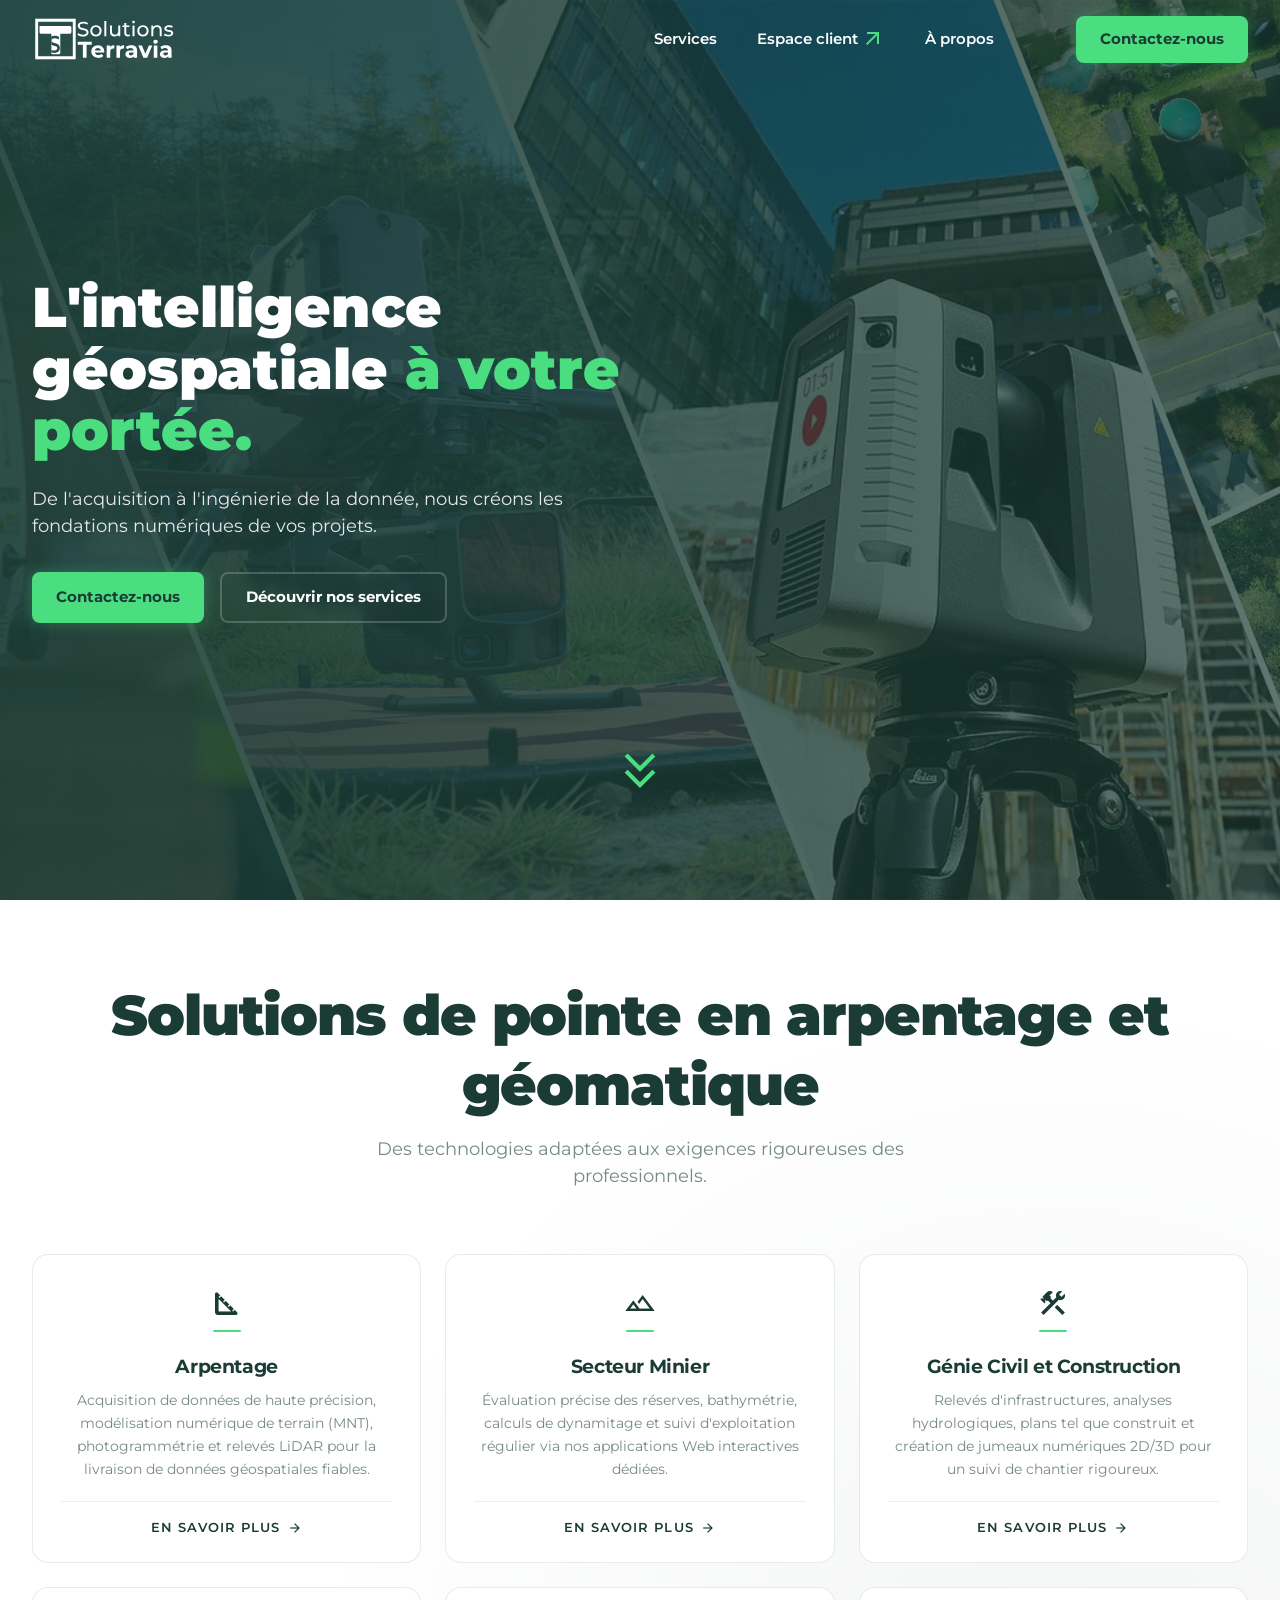
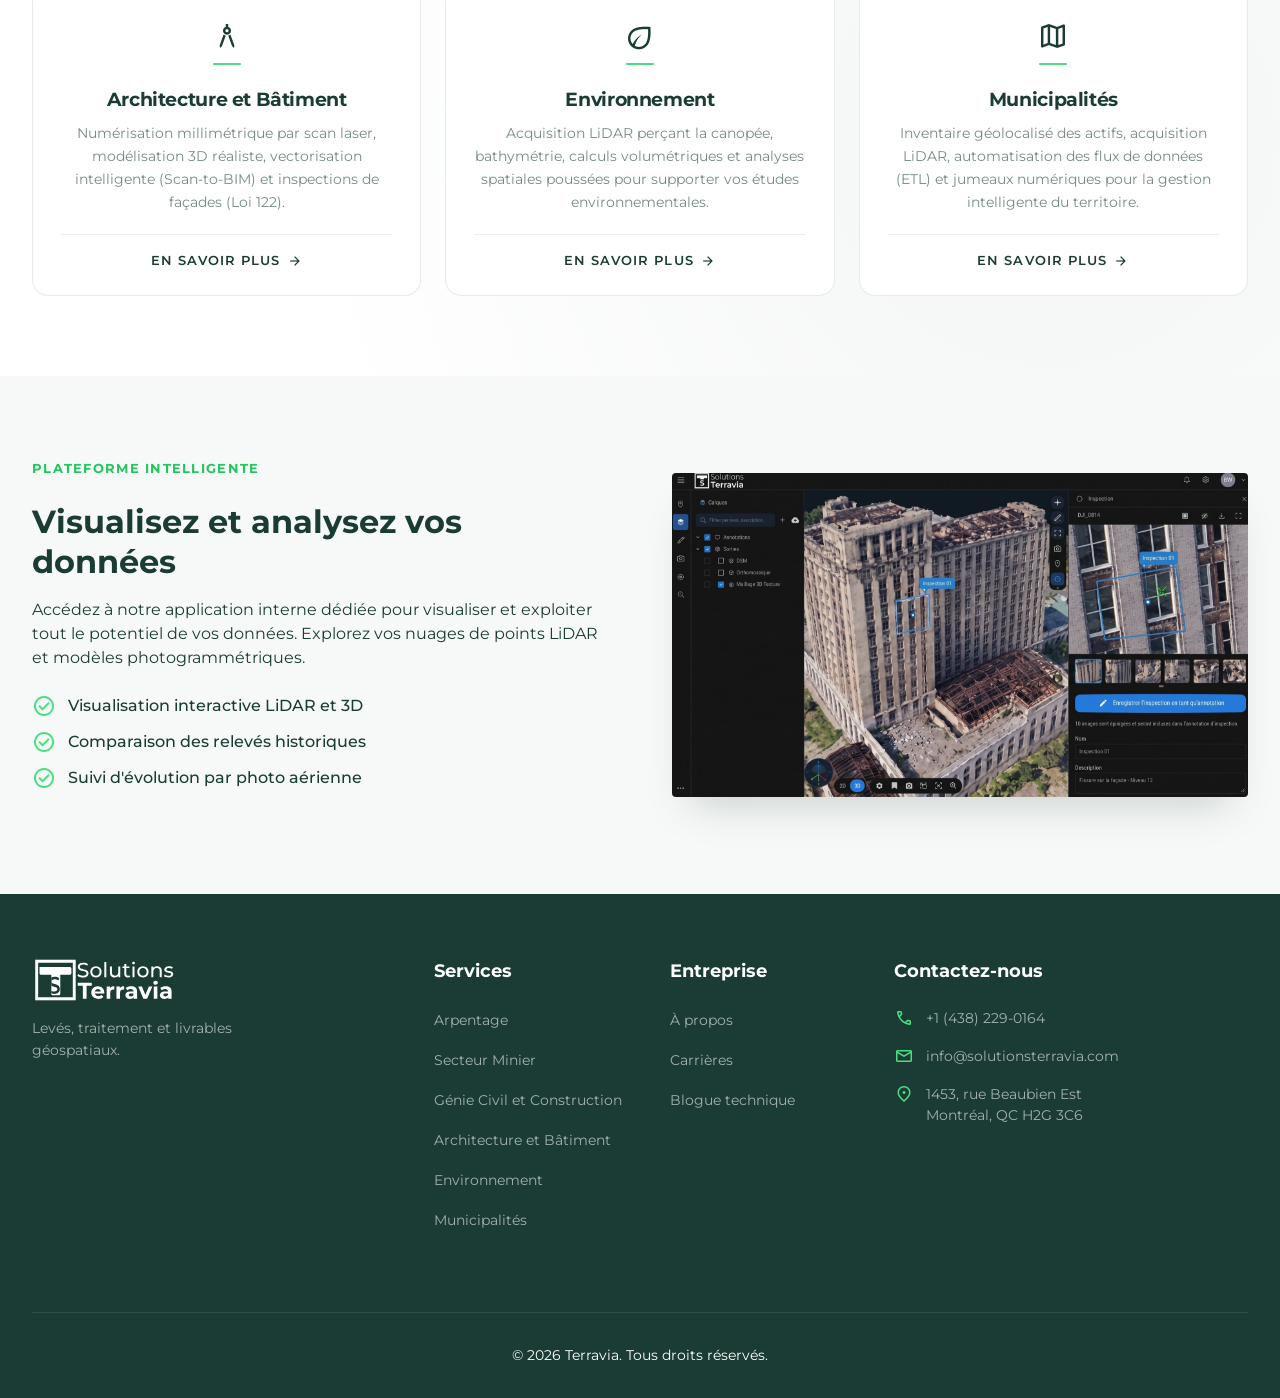
==== commit 4820dc88: "feat(accueil): remplacer la vignette de la plateforme par une capture réelle L'image de la section «" ====
--- a/index.html
+++ b/index.html
@@ -401,8 +401,10 @@
             <!--
                 Section technologie — mise en valeur de la Plateforme Intelligente (concept de marque).
                 Disposition en deux colonnes asymétriques : texte à gauche, capture d'écran à droite
-                (empilées sous 950px). L'élément `.floating-ui` superposé à l'image simule un widget
-                de l'interface client et ancre visuellement la section dans le produit réel.
+                (empilées sous 950px). La capture montre l'application cliente telle qu'elle est :
+                c'est elle qui ancre la section dans le produit réel, et rien n'est posé par-dessus.
+                Un encart de verre y flottait tant que la vignette n'était qu'une illustration — il
+                masquait une partie de l'interface dès lors qu'elle est devenue authentique.
             -->
             <section class="tech-section" id="technologie">
                 <div class="container">
@@ -424,20 +426,19 @@
                         </div>
 
                         <div class="tech-image-wrapper animate-on-scroll">
-                            <div class="image-container"
-                                style='background-image: url("https://lh3.googleusercontent.com/aida-public/[base64]");'>
-                            </div>
                             <!--
-                                Widget flottant décoratif positionné en absolu sur l'image.
-                                Il illustre l'interface de la plateforme sans nécessiter une vraie capture d'écran.
-                                Pas de comportement interactif — rôle purement visuel.
+                                Capture réelle de l'application cliente. L'image est portée par
+                                `.image-container` dans index.css (§ 5) et non par un style en
+                                ligne : le fichier vit maintenant dans assets/, il n'y a plus
+                                d'URL distante à transporter dans le HTML.
+
+                                `role="img"` + `aria-label` : une image de fond CSS n'entre pas
+                                dans l'arbre d'accessibilité. Tant que la vignette était un
+                                visuel d'illustration, ce silence était le bon choix ; elle
+                                montre désormais le produit lui-même, donc elle se décrit.
                             -->
-                            <div class="floating-ui">
-                                <div class="file-info">
-                                    <span class="material-symbols-outlined" aria-hidden="true">description</span>
-                                    <span>Relevé_Site_A.dwg</span>
-                                </div>
-                                <span class="status-badge">Prêt</span>
+                            <div class="image-container" role="img"
+                                aria-label="Interface de la plateforme Terravia : maillage 3D texturé d'un bâtiment, panneau des calques à gauche, fiche d'inspection avec photo annotée à droite.">
                             </div>
                         </div>
                     </div>
--- a/style.css
+++ b/style.css
@@ -1029,14 +1029,19 @@
 
     /* Les deux marqueurs de fin de ligne — le chevron des liens internes et la
        flèche sortante d'« Espace client » — sont poussés au bord droit et
-       ramenés à la même teinte. Ils indiquent tous les deux « ça mène ailleurs » ;
-       les distinguer par la couleur ferait croire à deux natures de lien
-       différentes alors que seule la destination change. */
+       partagent leur mise en page. La couleur, elle, reste celle du desktop :
+       le chevron des liens internes est neutre (--forest-30), la flèche
+       d'« Espace client » garde le vert (--color-primary) qui la distingue déjà
+       là-bas comme lien externe — l'éteindre ici aurait rendu la feuille
+       incohérente avec la barre desktop, pas l'inverse. */
     .nav-chevron,
     .main-nav .client-icon {
         display: inline-flex;
         margin-left: auto;
         font-size: var(--icon-md);
+    }
+
+    .nav-chevron {
         color: var(--forest-30);
     }
 
--- a/index.css
+++ b/index.css
@@ -537,48 +537,30 @@
 }
 
 /* L'ombre portée détache la capture du fond blanc de section : elle flotte
-   au-dessus plutôt que d'y être collée. */
+   au-dessus plutôt que d'y être collée.
+
+   Le ratio suit celui de la capture (1800 × 1004, soit 16/9) et non un format
+   décoratif choisi librement : avec `cover`, un cadre en 4/3 rognerait un quart
+   de la largeur — soit le panneau des calques à gauche et la moitié de la fiche
+   d'inspection à droite, c'est-à-dire justement ce que l'image doit montrer.
+   Remplacer la capture par une autre suppose donc de revérifier ce ratio. */
 .image-container {
     background-color: var(--color-forest);
-    aspect-ratio: 4/3;
-    border-radius: var(--radius-xl);
+    background-image: url("assets/plateforme-image.jpg");
+    aspect-ratio: 16/9;
+    border-radius: var(--radius-sm);
     background-size: cover;
     background-position: center;
     box-shadow: var(--shadow-card-hover);
 }
 
-/* Encart verre dépoli posé sur l'image : fond blanc très translucide + backdrop-filter.
-   Il simule un widget de la plateforme — purement décoratif, aucun comportement. */
-.floating-ui {
-    position: absolute;
-    bottom: 1.5rem;
-    left: 1.5rem;
-    right: 1.5rem;
-    background: var(--white-10);
-    backdrop-filter: var(--blur-glass);
-    border: 1px solid var(--white-20);
-    padding: 1rem;
-    border-radius: var(--radius-lg);
-    display: flex;
-    justify-content: space-between;
-    align-items: center;
-    color: var(--fg-on-dark);
-}
-
-.file-info {
-    display: flex;
-    align-items: center;
-    gap: 0.5rem;
-}
-
-.status-badge {
-    background-color: var(--color-primary);
-    color: var(--color-forest);
-    padding: 0.2rem 0.5rem;
-    border-radius: var(--radius-sm);
-    font-weight: var(--weight-bold);
-    font-size: 0.75rem;
-}
+/* `.tech-image-wrapper` reste en `position: relative` alors que plus rien ne s'y
+   superpose : c'est le point d'ancrage laissé libre pour une future surimpression.
+   Un encart de verre dépoli (`.floating-ui`, avec `.file-info` et `.status-badge`)
+   y flottait ; il n'avait de sens que tant que l'image était une illustration
+   générique, et masquait le bas de l'interface une fois la vraie capture en place.
+   Contrairement au CSS dormant de la section 4, il n'est pas conservé : rien ne
+   prévoit son retour, et le style d'un widget de verre se réécrit en dix lignes. */
 
 /* =========================================
    6. ADAPTATION AUX GRANDS ÉCRANS (Responsive)
